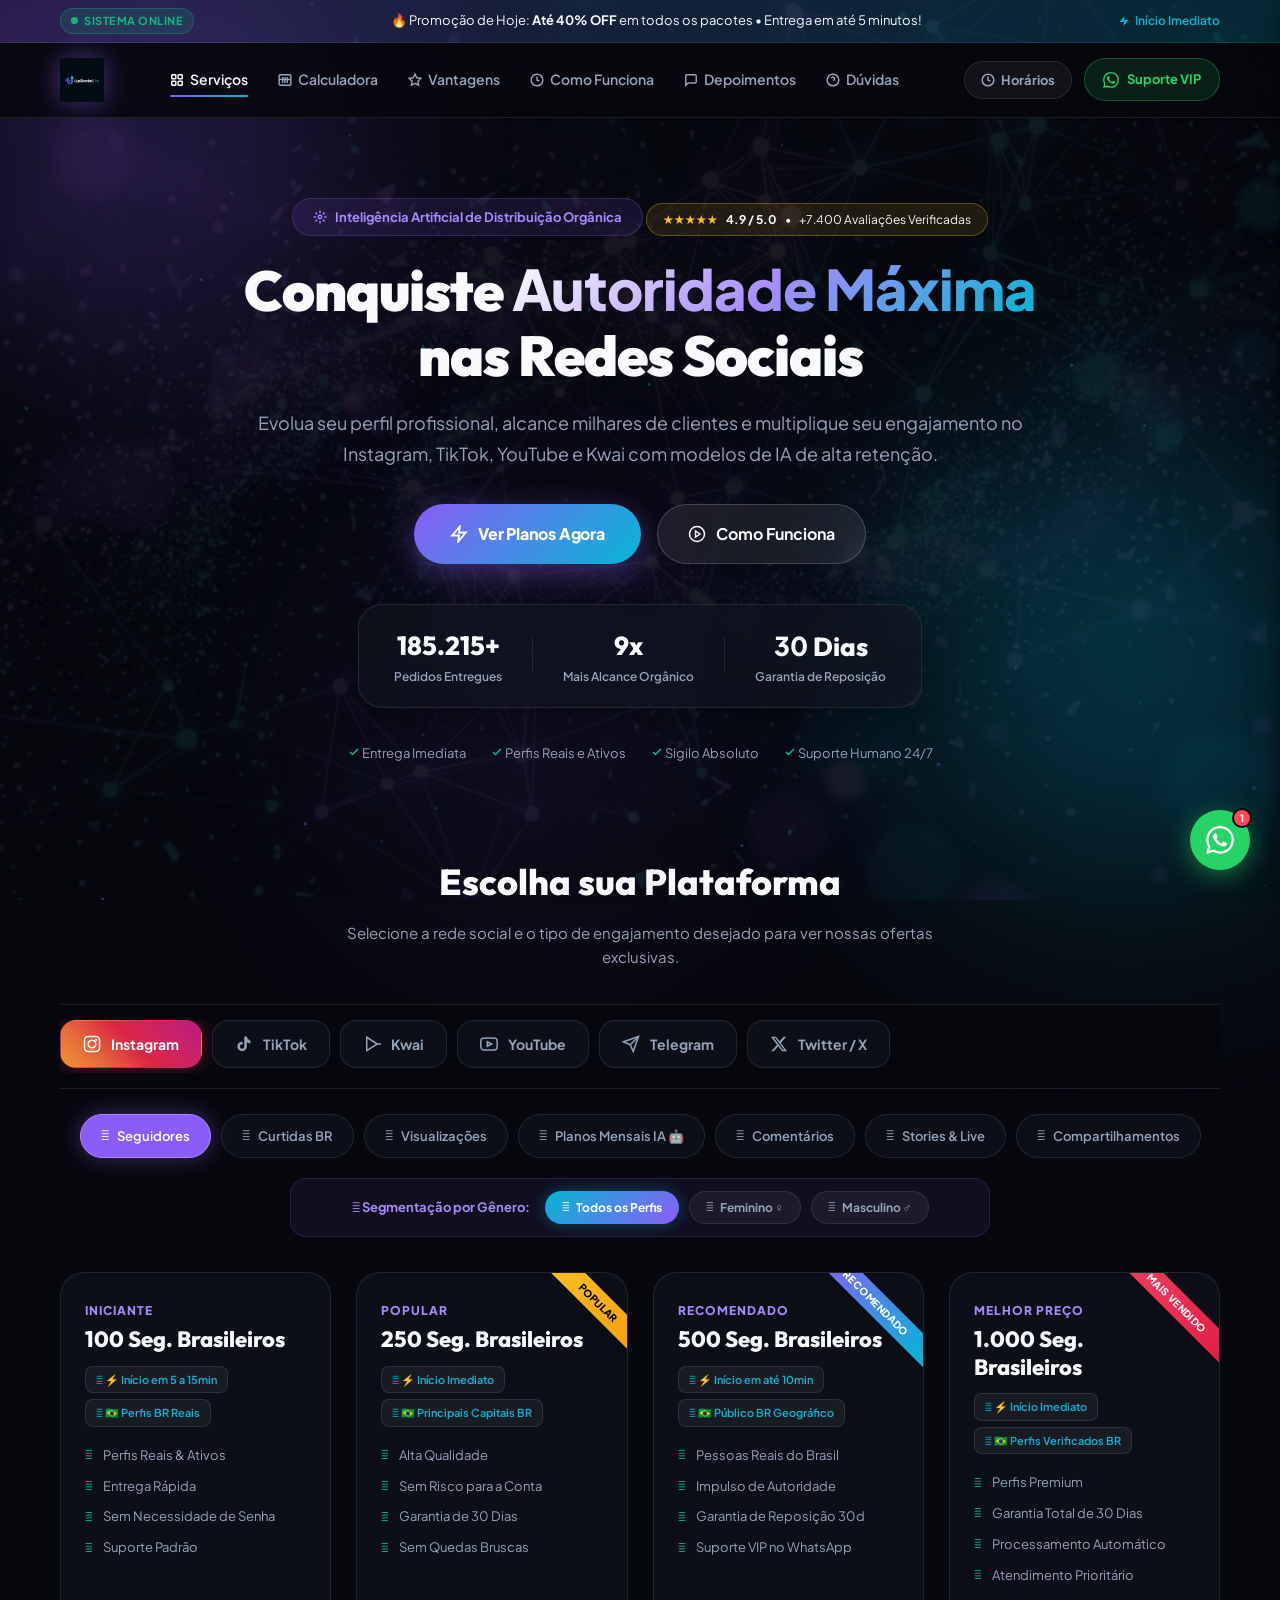
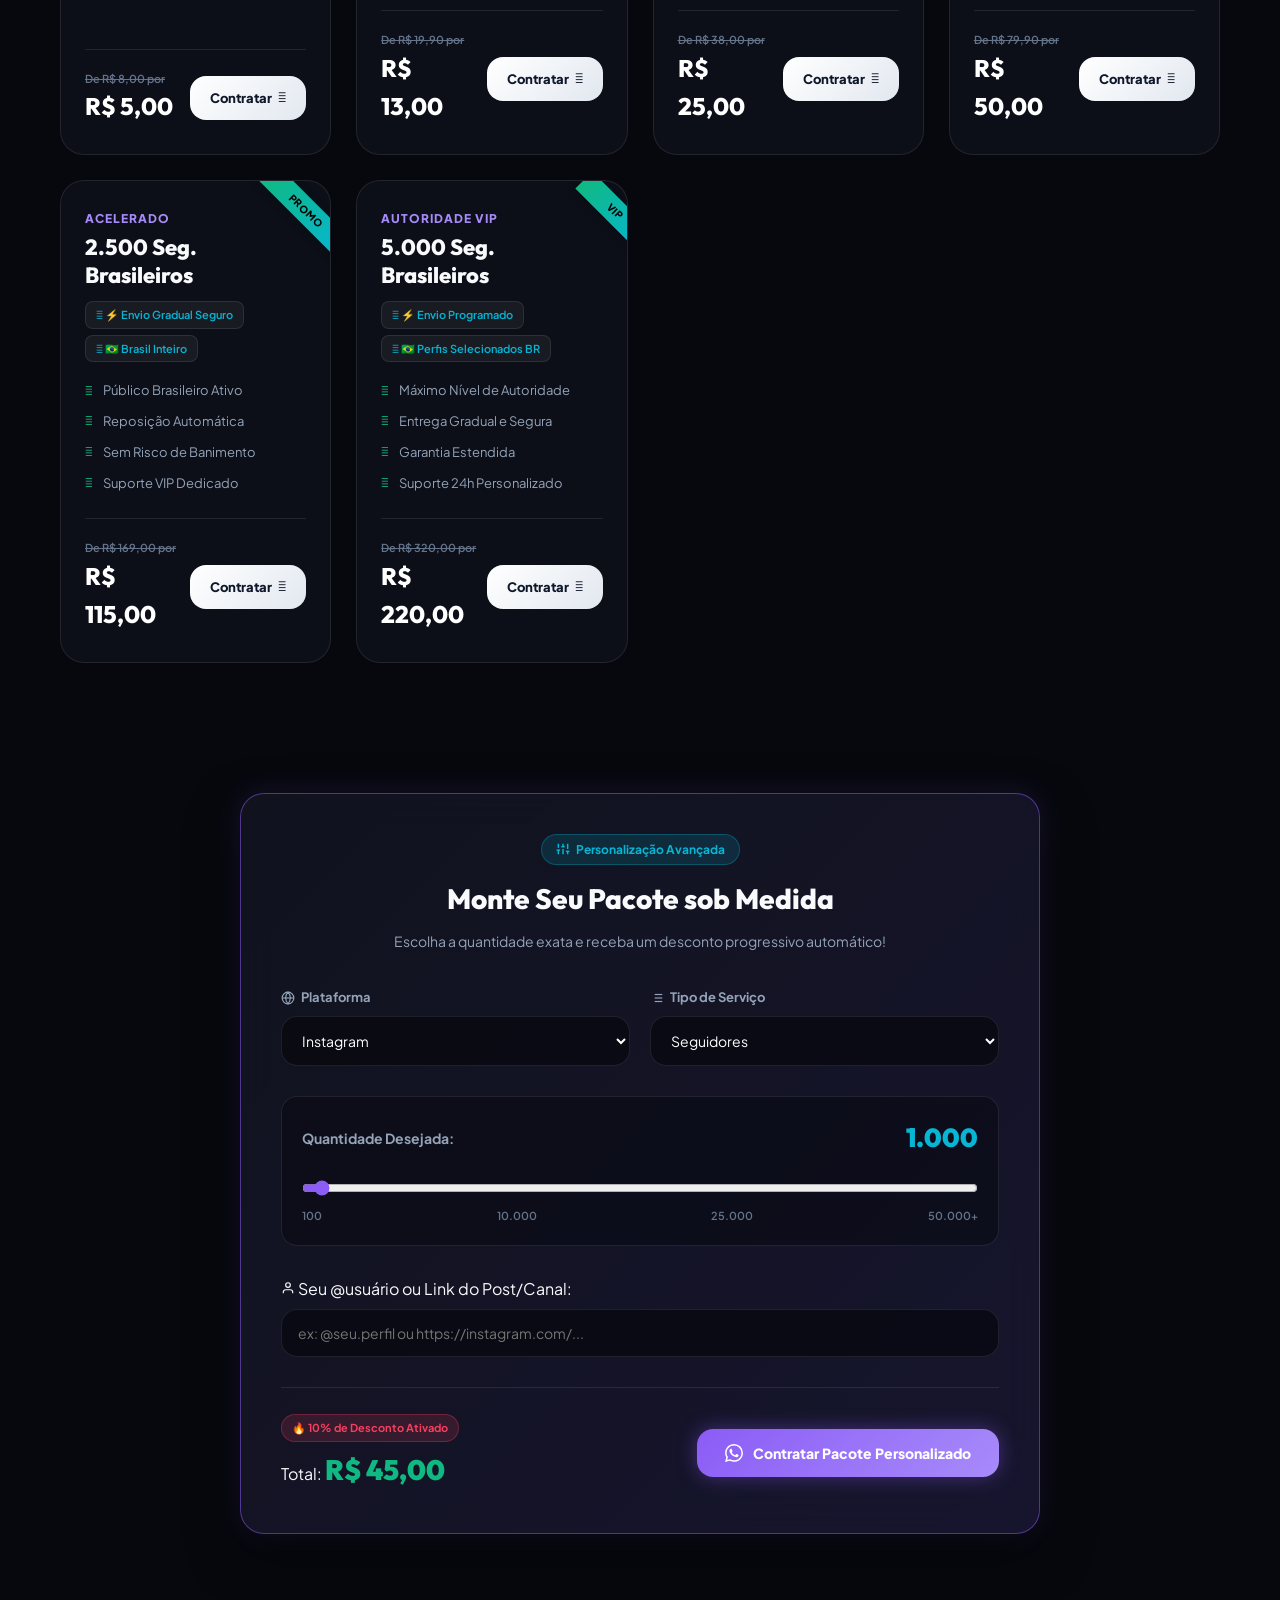
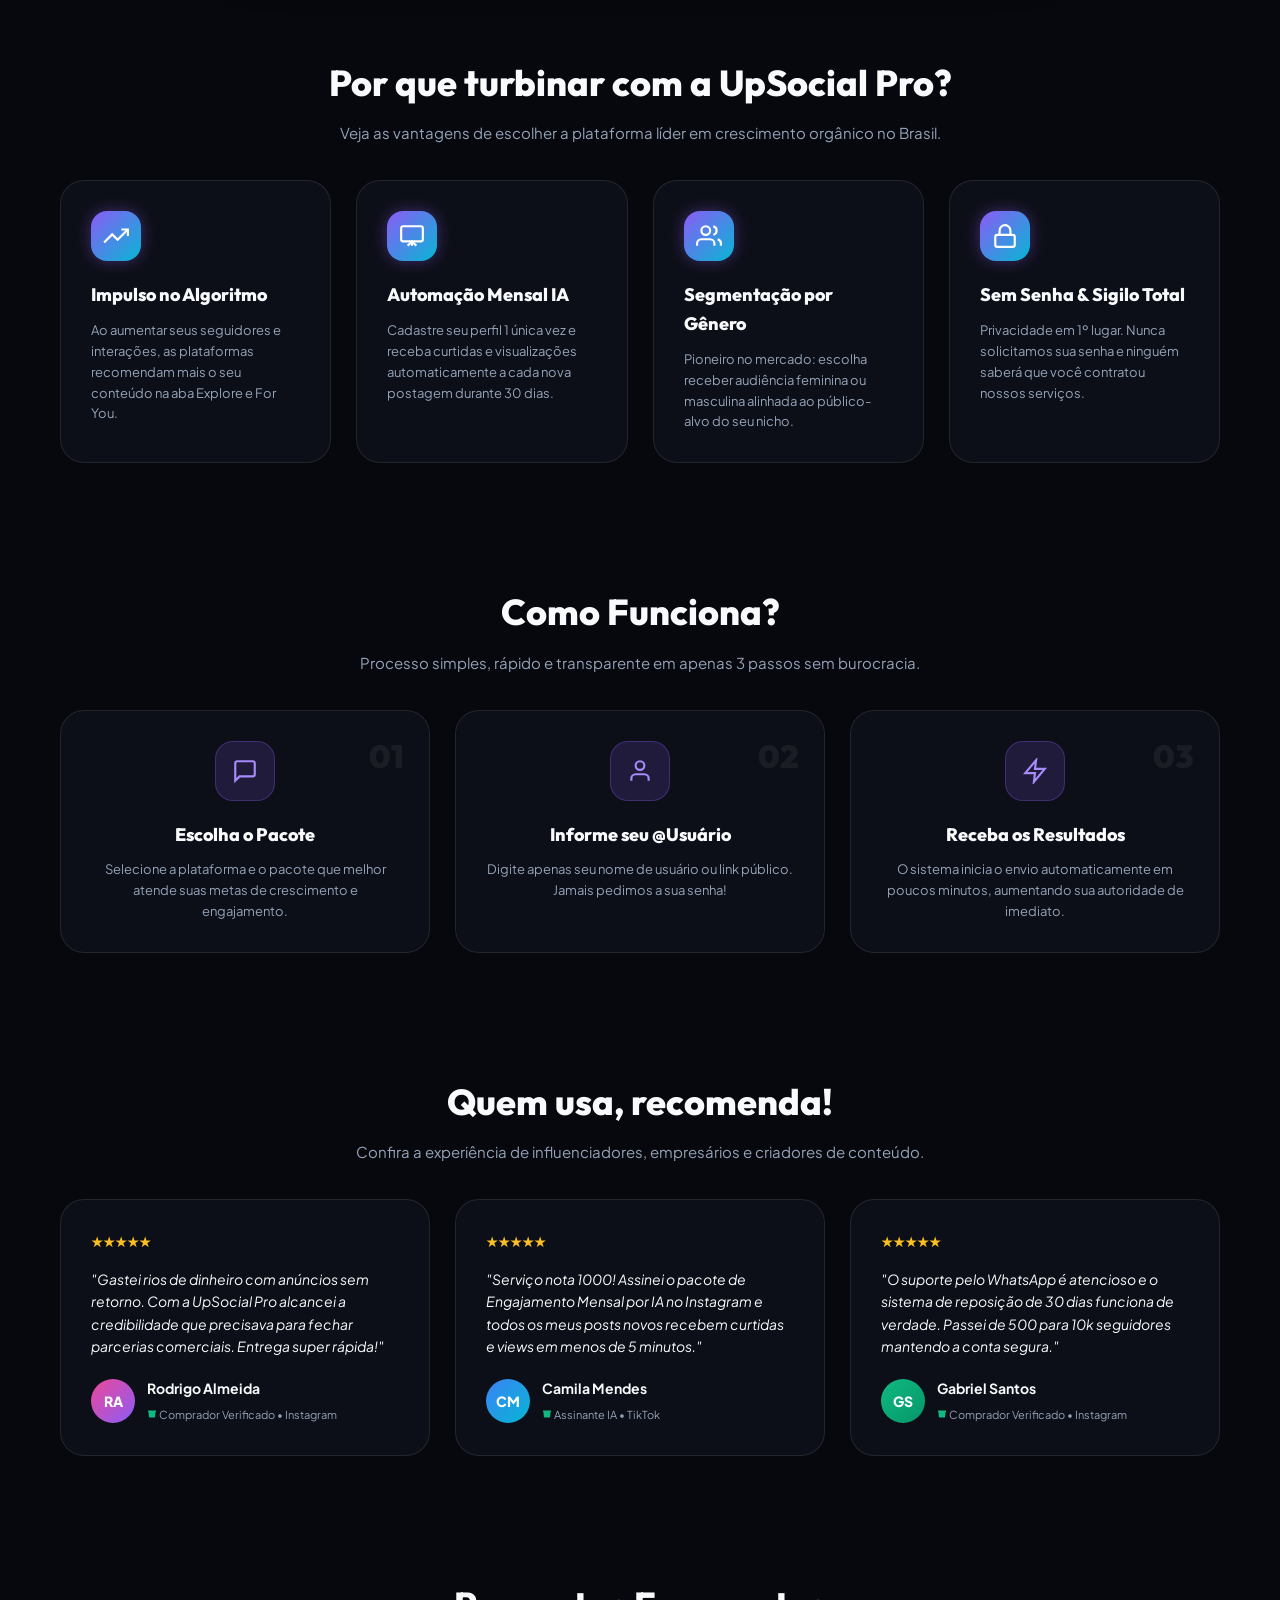
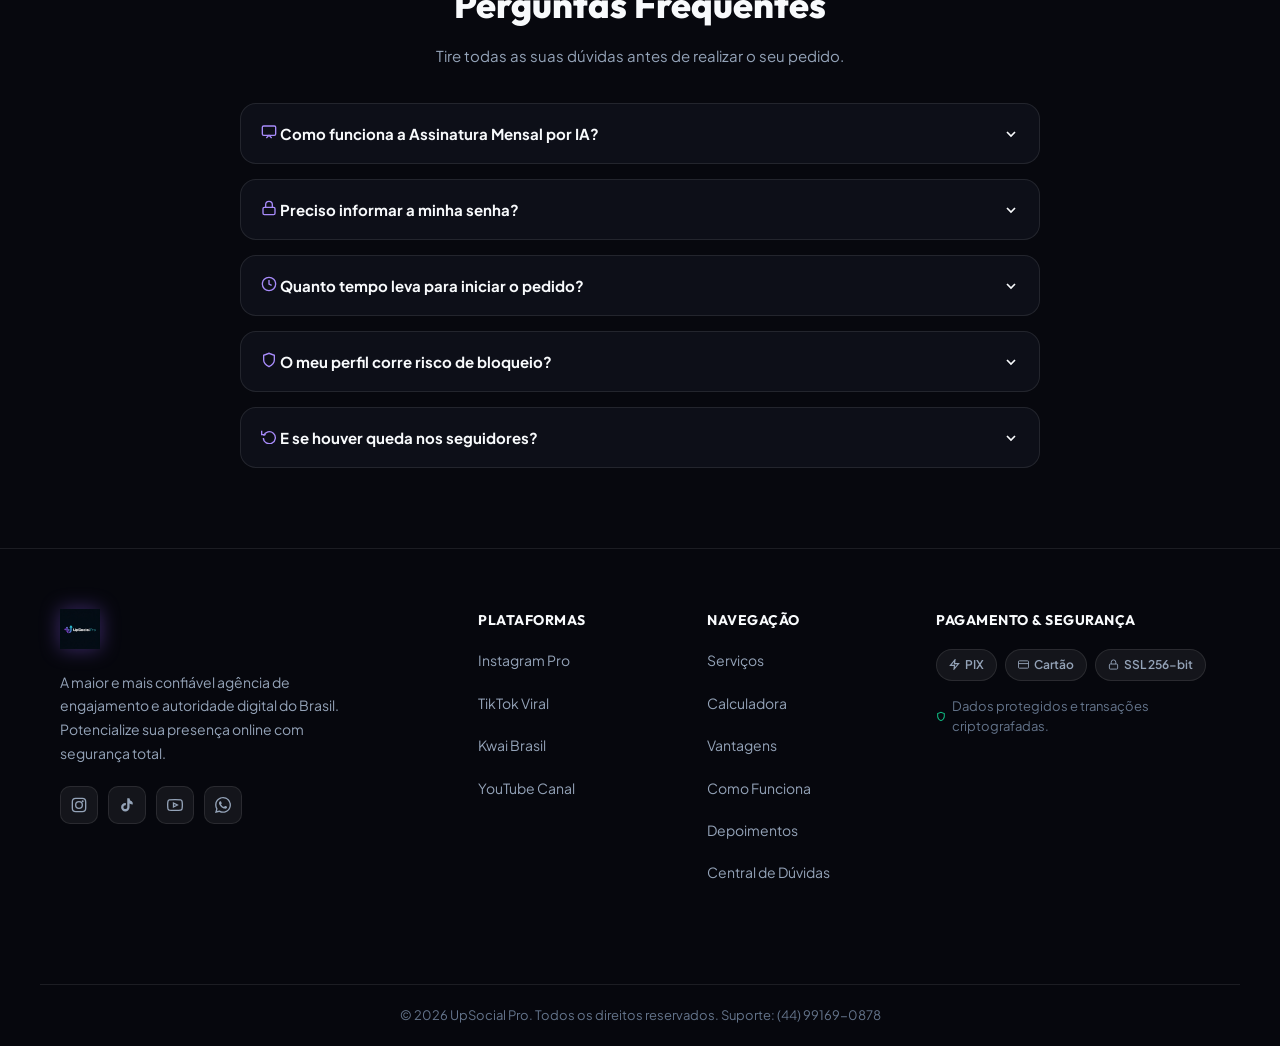
==== index.html @ 79bb7739 "perf: otimizacao de imagens WebP (-88% peso) e aceleracao de renderizacao mobile" ====
<!DOCTYPE html>
<html lang="pt-BR">
<head>
    <meta charset="UTF-8">
    <meta name="viewport" content="width=device-width, initial-scale=1.0, maximum-scale=5.0">
    <meta name="description" content="UpSocial Pro - A plataforma #1 no Brasil para impulsionar seguidores, curtidas e visualizações no Instagram, TikTok, YouTube e Kwai com entrega imediata e 100% segura.">
    <meta name="keywords" content="comprar seguidores instagram, comprar curtidas tiktok, visualizações reels, impulsionar redes sociais, upsocial pro">
    <meta property="og:title" content="UpSocial Pro | Autoridade Máxima nas Redes Sociais">
    <meta property="og:description" content="Aumente sua autoridade digital em minutos. Entrega rápida, sem necessidade de senha e com garantia de reposição de 30 dias.">
    <meta property="og:image" content="logo.webp">
    <meta property="og:type" content="website">
    <title>UpSocial Pro | Autoridade Máxima nas Redes Sociais</title>
    
    <!-- Google Fonts -->
    <link rel="preconnect" href="https://fonts.googleapis.com">
    <link rel="preconnect" href="https://fonts.gstatic.com" crossorigin>
    <link href="https://fonts.googleapis.com/css2?family=Outfit:wght@400;500;600;700;800;900&family=Plus+Jakarta+Sans:wght@400;500;600;700;800&display=swap" rel="stylesheet">
    
    <!-- FontAwesome 6 Icons -->
    <link rel="stylesheet" href="https://cdnjs.cloudflare.com/ajax/libs/font-awesome/6.5.1/css/all.min.css">
    
    <!-- Preload Critical Visual Assets -->
    <link rel="preload" href="logo.webp" as="image">
    <link rel="preload" href="hero-bg.webp" as="image">
    
    <!-- Environment Config Loader -->
    <script src="env-config.js"></script>

    <!-- Modern CSS Styles -->
    <link rel="stylesheet" href="style.css">
</head>
<body>

    <!-- Background Animated Blobs + Hero Image -->
    <div class="hero-bg-image"></div>
    <div class="bg-glow bg-glow-1"></div>
    <div class="bg-glow bg-glow-2"></div>
    <div class="bg-glow bg-glow-3"></div>

    <!-- Animated Particles Canvas -->
    <canvas id="particles-canvas"></canvas>

    <!-- Announcement Bar -->
    <div class="top-announcement">
        <div class="container announcement-content">
            <span class="badge-live">
                <span class="live-dot"></span> SISTEMA ONLINE
            </span>
            <p>🔥 Promoção de Hoje: <strong>Até 40% OFF</strong> em todos os pacotes • Entrega em até 5 minutos!</p>
            <span class="support-speed">
                <svg width="12" height="12" viewBox="0 0 24 24" fill="currentColor"><path d="M13 2L3 14h9l-1 8 10-12h-9l1-8z"/></svg>
                Início Imediato
            </span>
        </div>
    </div>

    <!-- Sticky Header -->
    <header id="main-header">
        <div class="header-container">
            <!-- Logo with actual image -->
            <a href="#" class="logo">
                <img src="logo.webp" alt="UpSocial Pro" class="logo-img">
            </a>

            <!-- Desktop Nav -->
            <nav class="desktop-nav">
                <a href="#plataformas" class="nav-link active">
                    <svg width="14" height="14" viewBox="0 0 24 24" fill="none" stroke="currentColor" stroke-width="2.5"><rect x="3" y="3" width="7" height="7" rx="1"/><rect x="14" y="3" width="7" height="7" rx="1"/><rect x="3" y="14" width="7" height="7" rx="1"/><rect x="14" y="14" width="7" height="7" rx="1"/></svg>
                    Serviços
                </a>
                <a href="#calculadora" class="nav-link">
                    <svg width="14" height="14" viewBox="0 0 24 24" fill="none" stroke="currentColor" stroke-width="2.5"><rect x="2" y="3" width="20" height="18" rx="2"/><line x1="8" y1="7" x2="8" y2="17"/><line x1="12" y1="7" x2="12" y2="17"/><line x1="16" y1="7" x2="16" y2="17"/><line x1="2" y1="11" x2="22" y2="11"/></svg>
                    Calculadora
                </a>
                <a href="#vantagens" class="nav-link">
                    <svg width="14" height="14" viewBox="0 0 24 24" fill="none" stroke="currentColor" stroke-width="2.5"><path d="M12 2l3.09 6.26L22 9.27l-5 4.87 1.18 6.88L12 17.77l-6.18 3.25L7 14.14 2 9.27l6.91-1.01L12 2z"/></svg>
                    Vantagens
                </a>
                <a href="#como-funciona" class="nav-link">
                    <svg width="14" height="14" viewBox="0 0 24 24" fill="none" stroke="currentColor" stroke-width="2.5"><circle cx="12" cy="12" r="10"/><polyline points="12 6 12 12 16 14"/></svg>
                    Como Funciona
                </a>
                <a href="#depoimentos" class="nav-link">
                    <svg width="14" height="14" viewBox="0 0 24 24" fill="none" stroke="currentColor" stroke-width="2.5"><path d="M21 15a2 2 0 0 1-2 2H7l-4 4V5a2 2 0 0 1 2-2h14a2 2 0 0 1 2 2z"/></svg>
                    Depoimentos
                </a>
                <a href="#faq" class="nav-link">
                    <svg width="14" height="14" viewBox="0 0 24 24" fill="none" stroke="currentColor" stroke-width="2.5"><circle cx="12" cy="12" r="10"/><path d="M9.09 9a3 3 0 0 1 5.83 1c0 2-3 3-3 3"/><line x1="12" y1="17" x2="12.01" y2="17"/></svg>
                    Dúvidas
                </a>
            </nav>

            <div class="header-actions">
                <button class="btn-schedule-nav" id="btn-open-schedule" title="Horários de Atendimento">
                    <svg width="14" height="14" viewBox="0 0 24 24" fill="none" stroke="currentColor" stroke-width="2.5"><circle cx="12" cy="12" r="10"/><polyline points="12 6 12 12 16 14"/></svg>
                    <span>Horários</span>
                </button>
                <a href="#" target="_blank" rel="noopener" class="btn-support env-wa-link">
                    <svg width="16" height="16" viewBox="0 0 24 24" fill="currentColor"><path d="M17.472 14.382c-.297-.149-1.758-.867-2.03-.967-.273-.099-.471-.148-.67.15-.197.297-.767.966-.94 1.164-.173.199-.347.223-.644.075-.297-.15-1.255-.463-2.39-1.475-.883-.788-1.48-1.761-1.653-2.059-.173-.297-.018-.458.13-.606.134-.133.298-.347.446-.52.149-.174.198-.298.298-.497.099-.198.05-.371-.025-.52-.075-.149-.669-1.612-.916-2.207-.242-.579-.487-.5-.669-.51-.173-.008-.371-.01-.57-.01-.198 0-.52.074-.792.372-.272.297-1.04 1.016-1.04 2.479 0 1.462 1.065 2.875 1.213 3.074.149.198 2.096 3.2 5.077 4.487.709.306 1.262.489 1.694.625.712.227 1.36.195 1.871.118.571-.085 1.758-.719 2.006-1.413.248-.694.248-1.289.173-1.413-.074-.124-.272-.198-.57-.347m-5.421 7.403h-.004a9.87 9.87 0 0 1-5.031-1.378l-.361-.214-3.741.982.998-3.648-.235-.374a9.86 9.86 0 0 1-1.51-5.26c.001-5.45 4.436-9.884 9.888-9.884 2.64 0 5.122 1.03 6.988 2.898a9.825 9.825 0 0 1 2.893 6.994c-.003 5.45-4.437 9.884-9.885 9.884m8.413-18.297A11.815 11.815 0 0 0 12.05 0C5.495 0 .16 5.335.157 11.892c0 2.096.547 4.142 1.588 5.945L.057 24l6.305-1.654a11.882 11.882 0 0 0 5.683 1.448h.005c6.554 0 11.89-5.335 11.893-11.893a11.821 11.821 0 0 0-3.48-8.413Z"/></svg>
                    <span>Suporte VIP</span>
                </a>
                <button class="mobile-toggle" id="mobile-toggle" aria-label="Abrir Menu">
                    <svg width="20" height="20" viewBox="0 0 24 24" fill="none" stroke="currentColor" stroke-width="2.5"><line x1="3" y1="6" x2="21" y2="6"/><line x1="3" y1="12" x2="21" y2="12"/><line x1="3" y1="18" x2="21" y2="18"/></svg>
                </button>
            </div>
        </div>
    </header>

    <!-- Support Schedule Popover -->
    <div class="schedule-popover" id="schedule-widget">
        <div class="popover-header">
            <h4>
                <svg width="16" height="16" viewBox="0 0 24 24" fill="none" stroke="currentColor" stroke-width="2.5"><path d="M22 16.92v3a2 2 0 0 1-2.18 2 19.79 19.79 0 0 1-8.63-3.07A19.5 19.5 0 0 1 4.69 12 19.79 19.79 0 0 1 1.62 3.38 2 2 0 0 1 3.6 1.18h3a2 2 0 0 1 2 1.72c.127.96.361 1.903.7 2.81a2 2 0 0 1-.45 2.11L7.91 8.37a16 16 0 0 0 6.72 6.72l.95-.96a2 2 0 0 1 2.11-.45 12.84 12.84 0 0 0 2.81.7A2 2 0 0 1 22 16.92z"/></svg>
                Horários de Atendimento
            </h4>
            <button class="popover-close" id="btn-close-schedule">
                <svg width="16" height="16" viewBox="0 0 24 24" fill="none" stroke="currentColor" stroke-width="2.5"><line x1="18" y1="6" x2="6" y2="18"/><line x1="6" y1="6" x2="18" y2="18"/></svg>
            </button>
        </div>
        <div class="popover-body">
            <p>
                <svg width="14" height="14" viewBox="0 0 24 24" fill="none" stroke="var(--accent)" stroke-width="2.5"><rect x="3" y="4" width="18" height="18" rx="2"/><line x1="16" y1="2" x2="16" y2="6"/><line x1="8" y1="2" x2="8" y2="6"/><line x1="3" y1="10" x2="21" y2="10"/></svg>
                <strong>Segunda a Sexta:</strong> 08:00h às 20:00h
            </p>
            <p>
                <svg width="14" height="14" viewBox="0 0 24 24" fill="none" stroke="var(--cyan)" stroke-width="2.5"><rect x="3" y="4" width="18" height="18" rx="2"/><line x1="16" y1="2" x2="16" y2="6"/><line x1="8" y1="2" x2="8" y2="6"/><line x1="3" y1="10" x2="21" y2="10"/></svg>
                <strong>Sábado:</strong> 09:00h às 18:00h
            </p>
            <p>
                <svg width="14" height="14" viewBox="0 0 24 24" fill="none" stroke="var(--gold)" stroke-width="2.5"><polygon points="12 2 15.09 8.26 22 9.27 17 14.14 18.18 21.02 12 17.77 5.82 21.02 7 14.14 2 9.27 8.91 8.26 12 2"/></svg>
                <strong>Domingos & Feriados:</strong> Plantão VIP
            </p>
            <a href="#" target="_blank" class="btn-primary popover-btn env-wa-link">
                <svg width="16" height="16" viewBox="0 0 24 24" fill="currentColor"><path d="M17.472 14.382c-.297-.149-1.758-.867-2.03-.967-.273-.099-.471-.148-.67.15-.197.297-.767.966-.94 1.164-.173.199-.347.223-.644.075-.297-.15-1.255-.463-2.39-1.475-.883-.788-1.48-1.761-1.653-2.059-.173-.297-.018-.458.13-.606.134-.133.298-.347.446-.52.149-.174.198-.298.298-.497.099-.198.05-.371-.025-.52-.075-.149-.669-1.612-.916-2.207-.242-.579-.487-.5-.669-.51-.173-.008-.371-.01-.57-.01-.198 0-.52.074-.792.372-.272.297-1.04 1.016-1.04 2.479 0 1.462 1.065 2.875 1.213 3.074.149.198 2.096 3.2 5.077 4.487.709.306 1.262.489 1.694.625.712.227 1.36.195 1.871.118.571-.085 1.758-.719 2.006-1.413.248-.694.248-1.289.173-1.413-.074-.124-.272-.198-.57-.347m-5.421 7.403h-.004a9.87 9.87 0 0 1-5.031-1.378l-.361-.214-3.741.982.998-3.648-.235-.374a9.86 9.86 0 0 1-1.51-5.26c.001-5.45 4.436-9.884 9.888-9.884 2.64 0 5.122 1.03 6.988 2.898a9.825 9.825 0 0 1 2.893 6.994c-.003 5.45-4.437 9.884-9.885 9.884m8.413-18.297A11.815 11.815 0 0 0 12.05 0C5.495 0 .16 5.335.157 11.892c0 2.096.547 4.142 1.588 5.945L.057 24l6.305-1.654a11.882 11.882 0 0 0 5.683 1.448h.005c6.554 0 11.89-5.335 11.893-11.893a11.821 11.821 0 0 0-3.48-8.413Z"/></svg>
                Chamar Atendimento Agora
            </a>
        </div>
    </div>

    <!-- Mobile Drawer Nav -->
    <div class="mobile-drawer" id="mobile-drawer">
        <div class="drawer-header">
            <img src="logo.webp" alt="UpSocial Pro" class="logo-img" style="height:36px">
            <button class="drawer-close" id="drawer-close">
                <svg width="20" height="20" viewBox="0 0 24 24" fill="none" stroke="currentColor" stroke-width="2.5"><line x1="18" y1="6" x2="6" y2="18"/><line x1="6" y1="6" x2="18" y2="18"/></svg>
            </button>
        </div>
        <nav class="drawer-links">
            <a href="#plataformas" class="drawer-link">
                <svg width="16" height="16" viewBox="0 0 24 24" fill="none" stroke="currentColor" stroke-width="2"><rect x="3" y="3" width="7" height="7" rx="1"/><rect x="14" y="3" width="7" height="7" rx="1"/><rect x="3" y="14" width="7" height="7" rx="1"/><rect x="14" y="14" width="7" height="7" rx="1"/></svg>
                Todos os Serviços
            </a>
            <a href="#calculadora" class="drawer-link">
                <svg width="16" height="16" viewBox="0 0 24 24" fill="none" stroke="currentColor" stroke-width="2"><rect x="2" y="3" width="20" height="18" rx="2"/><line x1="8" y1="7" x2="8" y2="17"/><line x1="12" y1="7" x2="12" y2="17"/><line x1="16" y1="7" x2="16" y2="17"/><line x1="2" y1="11" x2="22" y2="11"/></svg>
                Personalizar Pacote
            </a>
            <a href="#vantagens" class="drawer-link">
                <svg width="16" height="16" viewBox="0 0 24 24" fill="none" stroke="currentColor" stroke-width="2"><path d="M12 22s8-4 8-10V5l-8-3-8 3v7c0 6 8 10 8 10z"/></svg>
                Vantagens
            </a>
            <a href="#como-funciona" class="drawer-link">
                <svg width="16" height="16" viewBox="0 0 24 24" fill="none" stroke="currentColor" stroke-width="2"><polyline points="9 11 12 14 22 4"/><path d="M21 12v7a2 2 0 0 1-2 2H5a2 2 0 0 1-2-2V5a2 2 0 0 1 2-2h11"/></svg>
                Como Funciona
            </a>
            <a href="#depoimentos" class="drawer-link">
                <svg width="16" height="16" viewBox="0 0 24 24" fill="none" stroke="currentColor" stroke-width="2"><polygon points="12 2 15.09 8.26 22 9.27 17 14.14 18.18 21.02 12 17.77 5.82 21.02 7 14.14 2 9.27 8.91 8.26 12 2"/></svg>
                Depoimentos
            </a>
            <a href="#faq" class="drawer-link">
                <svg width="16" height="16" viewBox="0 0 24 24" fill="none" stroke="currentColor" stroke-width="2"><circle cx="12" cy="12" r="10"/><path d="M9.09 9a3 3 0 0 1 5.83 1c0 2-3 3-3 3"/><line x1="12" y1="17" x2="12.01" y2="17"/></svg>
                Dúvidas Frequentes
            </a>
            <a href="#" target="_blank" rel="noopener" class="btn-primary drawer-btn env-wa-link">
                <svg width="16" height="16" viewBox="0 0 24 24" fill="currentColor"><path d="M17.472 14.382c-.297-.149-1.758-.867-2.03-.967-.273-.099-.471-.148-.67.15-.197.297-.767.966-.94 1.164-.173.199-.347.223-.644.075-.297-.15-1.255-.463-2.39-1.475-.883-.788-1.48-1.761-1.653-2.059-.173-.297-.018-.458.13-.606.134-.133.298-.347.446-.52.149-.174.198-.298.298-.497.099-.198.05-.371-.025-.52-.075-.149-.669-1.612-.916-2.207-.242-.579-.487-.5-.669-.51-.173-.008-.371-.01-.57-.01-.198 0-.52.074-.792.372-.272.297-1.04 1.016-1.04 2.479 0 1.462 1.065 2.875 1.213 3.074.149.198 2.096 3.2 5.077 4.487.709.306 1.262.489 1.694.625.712.227 1.36.195 1.871.118.571-.085 1.758-.719 2.006-1.413.248-.694.248-1.289.173-1.413-.074-.124-.272-.198-.57-.347m-5.421 7.403h-.004a9.87 9.87 0 0 1-5.031-1.378l-.361-.214-3.741.982.998-3.648-.235-.374a9.86 9.86 0 0 1-1.51-5.26c.001-5.45 4.436-9.884 9.888-9.884 2.64 0 5.122 1.03 6.988 2.898a9.825 9.825 0 0 1 2.893 6.994c-.003 5.45-4.437 9.884-9.885 9.884m8.413-18.297A11.815 11.815 0 0 0 12.05 0C5.495 0 .16 5.335.157 11.892c0 2.096.547 4.142 1.588 5.945L.057 24l6.305-1.654a11.882 11.882 0 0 0 5.683 1.448h.005c6.554 0 11.89-5.335 11.893-11.893a11.821 11.821 0 0 0-3.48-8.413Z"/></svg>
                Atendimento via WhatsApp
            </a>
        </nav>
    </div>
    <div class="drawer-overlay" id="drawer-overlay"></div>

    <!-- Hero Section -->
    <section class="hero-section">
        <div class="container hero-wrapper">

            <div class="hero-tag">
                <svg width="14" height="14" viewBox="0 0 24 24" fill="none" stroke="currentColor" stroke-width="2.5"><circle cx="12" cy="12" r="3"/><path d="M12 1v4M12 19v4M4.22 4.22l2.83 2.83M16.95 16.95l2.83 2.83M1 12h4M19 12h4M4.22 19.78l2.83-2.83M16.95 7.05l2.83-2.83"/></svg>
                Inteligência Artificial de Distribuição Orgânica
            </div>
            
            <div class="rating-badge-hero">
                <span class="stars-gold">★★★★★</span>
                <strong>4.9 / 5.0</strong> • <span>+7.400 Avaliações Verificadas</span>
            </div>

            <h1>Conquiste <span class="gradient-text">Autoridade Máxima</span> nas Redes Sociais</h1>
            <p class="hero-subtitle">
                Evolua seu perfil profissional, alcance milhares de clientes e multiplique seu engajamento no Instagram, TikTok, YouTube e Kwai com modelos de IA de alta retenção.
            </p>

            <div class="hero-cta-buttons">
                <a href="#plataformas" class="btn-hero-primary">
                    <svg width="18" height="18" viewBox="0 0 24 24" fill="none" stroke="currentColor" stroke-width="2.5"><path d="M13 2L3 14h9l-1 8 10-12h-9l1-8z"/></svg>
                    Ver Planos Agora
                </a>
                <a href="#como-funciona" class="btn-hero-secondary">
                    <svg width="18" height="18" viewBox="0 0 24 24" fill="none" stroke="currentColor" stroke-width="2"><circle cx="12" cy="12" r="10"/><polygon points="10 8 16 12 10 16 10 8"/></svg>
                    Como Funciona
                </a>
            </div>

            <div class="hero-stats">
                <div class="stat-card">
                    <span class="stat-number" id="counter-orders">185.400+</span>
                    <span class="stat-label">Pedidos Entregues</span>
                </div>
                <div class="stat-divider"></div>
                <div class="stat-card">
                    <span class="stat-number">9x</span>
                    <span class="stat-label">Mais Alcance Orgânico</span>
                </div>
                <div class="stat-divider"></div>
                <div class="stat-card">
                    <span class="stat-number"><span class="env-guarantee">30</span> Dias</span>
                    <span class="stat-label">Garantia de Reposição</span>
                </div>
            </div>

            <div class="trust-pills">
                <span>
                    <svg width="12" height="12" viewBox="0 0 24 24" fill="none" stroke="var(--accent)" stroke-width="3"><polyline points="20 6 9 17 4 12"/></svg>
                    Entrega Imediata
                </span>
                <span>
                    <svg width="12" height="12" viewBox="0 0 24 24" fill="none" stroke="var(--accent)" stroke-width="3"><polyline points="20 6 9 17 4 12"/></svg>
                    Perfis Reais e Ativos
                </span>
                <span>
                    <svg width="12" height="12" viewBox="0 0 24 24" fill="none" stroke="var(--accent)" stroke-width="3"><polyline points="20 6 9 17 4 12"/></svg>
                    Sigilo Absoluto
                </span>
                <span>
                    <svg width="12" height="12" viewBox="0 0 24 24" fill="none" stroke="var(--accent)" stroke-width="3"><polyline points="20 6 9 17 4 12"/></svg>
                    Suporte Humano 24/7
                </span>
            </div>
        </div>
    </section>

    <!-- Platform Tabs + Products -->
    <section id="plataformas" class="services-section">
        <div class="container">
            <div class="section-title">
                <h2>Escolha sua Plataforma</h2>
                <p>Selecione a rede social e o tipo de engajamento desejado para ver nossas ofertas exclusivas.</p>
            </div>

            <div class="platform-bar-wrapper">
                <div class="nav-platforms" id="platform-tabs">
                    <button class="plat-btn active" data-platform="insta">
                        <svg width="18" height="18" viewBox="0 0 24 24" fill="none" stroke="currentColor" stroke-width="2"><rect x="2" y="2" width="20" height="20" rx="5"/><circle cx="12" cy="12" r="5"/><circle cx="17.5" cy="6.5" r="1.5" fill="currentColor" stroke="none"/></svg>
                        <span>Instagram</span>
                    </button>
                    <button class="plat-btn" data-platform="tiktok">
                        <svg width="18" height="18" viewBox="0 0 24 24" fill="currentColor"><path d="M19.59 6.69a4.83 4.83 0 01-3.77-4.25V2h-3.45v13.67a2.89 2.89 0 01-2.88 2.5 2.89 2.89 0 01-2.89-2.89 2.89 2.89 0 012.89-2.89c.28 0 .54.04.79.1V9.01a6.34 6.34 0 00-.79-.05 6.34 6.34 0 00-6.34 6.34 6.34 6.34 0 006.34 6.34 6.34 6.34 0 006.33-6.34V9.64a8.16 8.16 0 004.77 1.52V7.71a4.85 4.85 0 01-1-.02z"/></svg>
                        <span>TikTok</span>
                    </button>
                    <button class="plat-btn" data-platform="kwai">
                        <svg width="18" height="18" viewBox="0 0 24 24" fill="none" stroke="currentColor" stroke-width="2"><polygon points="5 3 19 12 5 21 5 3"/><line x1="19" y1="12" x2="24" y2="12"/></svg>
                        <span>Kwai</span>
                    </button>
                    <button class="plat-btn" data-platform="youtube">
                        <svg width="18" height="18" viewBox="0 0 24 24" fill="none" stroke="currentColor" stroke-width="2"><path d="M22.54 6.42a2.78 2.78 0 00-1.95-1.96C18.88 4 12 4 12 4s-6.88 0-8.59.46a2.78 2.78 0 00-1.95 1.96A29 29 0 001 12a29 29 0 00.46 5.58A2.78 2.78 0 003.41 19.6C5.12 20 12 20 12 20s6.88 0 8.59-.46a2.78 2.78 0 001.95-1.95A29 29 0 0023 12a29 29 0 00-.46-5.58z"/><polygon points="9.75 15.02 15.5 12 9.75 8.98 9.75 15.02"/></svg>
                        <span>YouTube</span>
                    </button>
                    <button class="plat-btn" data-platform="telegram">
                        <svg width="18" height="18" viewBox="0 0 24 24" fill="none" stroke="currentColor" stroke-width="2"><line x1="22" y1="2" x2="11" y2="13"/><polygon points="22 2 15 22 11 13 2 9 22 2"/></svg>
                        <span>Telegram</span>
                    </button>
                    <button class="plat-btn" data-platform="twitter">
                        <svg width="18" height="18" viewBox="0 0 24 24" fill="currentColor"><path d="M18.244 2.25h3.308l-7.227 8.26 8.502 11.24H16.17l-5.214-6.817L4.99 21.75H1.68l7.73-8.835L1.254 2.25H8.08l4.713 6.231zm-1.161 17.52h1.833L7.084 4.126H5.117z"/></svg>
                        <span>Twitter / X</span>
                    </button>
                </div>
            </div>

            <div class="filter-bar" id="category-filters"></div>
            <div class="gender-filter-bar" id="gender-filter-bar"></div>
            <div class="services-grid" id="services-cards-container"></div>
        </div>
    </section>

    <!-- Calculator Section -->
    <section id="calculadora" class="calculator-section">
        <div class="container">
            <div class="calc-card">
                <div class="calc-header">
                    <span class="calc-badge">
                        <svg width="14" height="14" viewBox="0 0 24 24" fill="none" stroke="currentColor" stroke-width="2.5"><line x1="4" y1="21" x2="4" y2="14"/><line x1="4" y1="10" x2="4" y2="3"/><line x1="12" y1="21" x2="12" y2="12"/><line x1="12" y1="8" x2="12" y2="3"/><line x1="20" y1="21" x2="20" y2="16"/><line x1="20" y1="12" x2="20" y2="3"/><line x1="1" y1="14" x2="7" y2="14"/><line x1="9" y1="8" x2="15" y2="8"/><line x1="17" y1="16" x2="23" y2="16"/></svg>
                        Personalização Avançada
                    </span>
                    <h2>Monte Seu Pacote sob Medida</h2>
                    <p>Escolha a quantidade exata e receba um desconto progressivo automático!</p>
                </div>

                <div class="calc-body">
                    <div class="calc-inputs-grid">
                        <div class="input-group">
                            <label for="calc-platform-select">
                                <svg width="14" height="14" viewBox="0 0 24 24" fill="none" stroke="currentColor" stroke-width="2"><circle cx="12" cy="12" r="10"/><line x1="2" y1="12" x2="22" y2="12"/><path d="M12 2a15.3 15.3 0 0 1 4 10 15.3 15.3 0 0 1-4 10 15.3 15.3 0 0 1-4-10 15.3 15.3 0 0 1 4-10z"/></svg>
                                Plataforma
                            </label>
                            <select id="calc-platform-select" class="custom-select">
                                <option value="insta">Instagram</option>
                                <option value="tiktok">TikTok</option>
                                <option value="kwai">Kwai</option>
                                <option value="youtube">YouTube</option>
                                <option value="telegram">Telegram</option>
                                <option value="twitter">Twitter / X</option>
                            </select>
                        </div>
                        <div class="input-group">
                            <label for="calc-service-select">
                                <svg width="14" height="14" viewBox="0 0 24 24" fill="none" stroke="currentColor" stroke-width="2"><line x1="8" y1="6" x2="21" y2="6"/><line x1="8" y1="12" x2="21" y2="12"/><line x1="8" y1="18" x2="21" y2="18"/><line x1="3" y1="6" x2="3.01" y2="6"/><line x1="3" y1="12" x2="3.01" y2="12"/><line x1="3" y1="18" x2="3.01" y2="18"/></svg>
                                Tipo de Serviço
                            </label>
                            <select id="calc-service-select" class="custom-select">
                                <option value="seguidores">Seguidores Brasileiros</option>
                                <option value="curtidas">Curtidas Reais</option>
                                <option value="views">Visualizações</option>
                                <option value="mensal">Assinatura Mensal IA</option>
                                <option value="comentarios">Comentários Personalizados</option>
                                <option value="stories">Stories & Live</option>
                                <option value="compartilha">Compartilhamentos</option>
                            </select>
                        </div>
                    </div>

                    <div class="slider-wrapper">
                        <div class="slider-info">
                            <span>Quantidade Desejada:</span>
                            <span class="quantity-display" id="calc-quantity-val">1.000</span>
                        </div>
                        <input type="range" id="calc-range" min="100" max="50000" step="100" value="1000" class="custom-range">
                        <div class="range-marks">
                            <span>100</span><span>10.000</span><span>25.000</span><span>50.000+</span>
                        </div>
                    </div>

                    <div class="user-link-input-wrapper">
                        <label for="calc-username-input">
                            <svg width="14" height="14" viewBox="0 0 24 24" fill="none" stroke="currentColor" stroke-width="2"><path d="M20 21v-2a4 4 0 0 0-4-4H8a4 4 0 0 0-4 4v2"/><circle cx="12" cy="7" r="4"/></svg>
                            Seu @usuário ou Link do Post/Canal:
                        </label>
                        <input type="text" id="calc-username-input" placeholder="ex: @seu.perfil ou https://instagram.com/..." class="custom-text-input">
                    </div>

                    <div class="calc-footer-summary">
                        <div class="price-breakdown">
                            <span class="discount-pill" id="calc-discount-tag">🔥 20% de Desconto Ativado</span>
                            <div class="price-total">Total: <span class="total-amount" id="calc-total-price">R$ 40,00</span></div>
                        </div>
                        <button class="btn-primary btn-calc-order" id="btn-order-custom">
                            <svg width="18" height="18" viewBox="0 0 24 24" fill="currentColor"><path d="M17.472 14.382c-.297-.149-1.758-.867-2.03-.967-.273-.099-.471-.148-.67.15-.197.297-.767.966-.94 1.164-.173.199-.347.223-.644.075-.297-.15-1.255-.463-2.39-1.475-.883-.788-1.48-1.761-1.653-2.059-.173-.297-.018-.458.13-.606.134-.133.298-.347.446-.52.149-.174.198-.298.298-.497.099-.198.05-.371-.025-.52-.075-.149-.669-1.612-.916-2.207-.242-.579-.487-.5-.669-.51-.173-.008-.371-.01-.57-.01-.198 0-.52.074-.792.372-.272.297-1.04 1.016-1.04 2.479 0 1.462 1.065 2.875 1.213 3.074.149.198 2.096 3.2 5.077 4.487.709.306 1.262.489 1.694.625.712.227 1.36.195 1.871.118.571-.085 1.758-.719 2.006-1.413.248-.694.248-1.289.173-1.413-.074-.124-.272-.198-.57-.347m-5.421 7.403h-.004a9.87 9.87 0 0 1-5.031-1.378l-.361-.214-3.741.982.998-3.648-.235-.374a9.86 9.86 0 0 1-1.51-5.26c.001-5.45 4.436-9.884 9.888-9.884 2.64 0 5.122 1.03 6.988 2.898a9.825 9.825 0 0 1 2.893 6.994c-.003 5.45-4.437 9.884-9.885 9.884m8.413-18.297A11.815 11.815 0 0 0 12.05 0C5.495 0 .16 5.335.157 11.892c0 2.096.547 4.142 1.588 5.945L.057 24l6.305-1.654a11.882 11.882 0 0 0 5.683 1.448h.005c6.554 0 11.89-5.335 11.893-11.893a11.821 11.821 0 0 0-3.48-8.413Z"/></svg>
                            Contratar Pacote Personalizado
                        </button>
                    </div>
                </div>
            </div>
        </div>
    </section>

    <!-- Benefits Section -->
    <section id="vantagens" class="benefits-section">
        <div class="container">
            <div class="section-title">
                <h2>Por que turbinar com a UpSocial Pro?</h2>
                <p>Veja as vantagens de escolher a plataforma líder em crescimento orgânico no Brasil.</p>
            </div>
            <div class="benefits-grid">
                <div class="benefit-card">
                    <div class="benefit-icon">
                        <svg width="26" height="26" viewBox="0 0 24 24" fill="none" stroke="currentColor" stroke-width="2"><polyline points="23 6 13.5 15.5 8.5 10.5 1 18"/><polyline points="17 6 23 6 23 12"/></svg>
                    </div>
                    <h3>Impulso no Algoritmo</h3>
                    <p>Ao aumentar seus seguidores e interações, as plataformas recomendam mais o seu conteúdo na aba Explore e For You.</p>
                </div>
                <div class="benefit-card">
                    <div class="benefit-icon">
                        <svg width="26" height="26" viewBox="0 0 24 24" fill="none" stroke="currentColor" stroke-width="2"><rect x="2" y="3" width="20" height="14" rx="2"/><polyline points="8 21 12 17 16 21"/><line x1="12" y1="17" x2="12" y2="21"/></svg>
                    </div>
                    <h3>Automação Mensal IA</h3>
                    <p>Cadastre seu perfil 1 única vez e receba curtidas e visualizações automaticamente a cada nova postagem durante 30 dias.</p>
                </div>
                <div class="benefit-card">
                    <div class="benefit-icon">
                        <svg width="26" height="26" viewBox="0 0 24 24" fill="none" stroke="currentColor" stroke-width="2"><path d="M17 21v-2a4 4 0 0 0-4-4H5a4 4 0 0 0-4 4v2"/><circle cx="9" cy="7" r="4"/><path d="M23 21v-2a4 4 0 0 0-3-3.87"/><path d="M16 3.13a4 4 0 0 1 0 7.75"/></svg>
                    </div>
                    <h3>Segmentação por Gênero</h3>
                    <p>Pioneiro no mercado: escolha receber audiência feminina ou masculina alinhada ao público-alvo do seu nicho.</p>
                </div>
                <div class="benefit-card">
                    <div class="benefit-icon">
                        <svg width="26" height="26" viewBox="0 0 24 24" fill="none" stroke="currentColor" stroke-width="2"><rect x="3" y="11" width="18" height="11" rx="2"/><path d="M7 11V7a5 5 0 0 1 10 0v4"/></svg>
                    </div>
                    <h3>Sem Senha & Sigilo Total</h3>
                    <p>Privacidade em 1º lugar. Nunca solicitamos sua senha e ninguém saberá que você contratou nossos serviços.</p>
                </div>
            </div>
        </div>
    </section>

    <!-- How It Works -->
    <section id="como-funciona" class="how-it-works">
        <div class="container">
            <div class="section-title">
                <h2>Como Funciona?</h2>
                <p>Processo simples, rápido e transparente em apenas 3 passos sem burocracia.</p>
            </div>
            <div class="steps-grid">
                <div class="step-card">
                    <div class="step-icon">
                        <svg width="26" height="26" viewBox="0 0 24 24" fill="none" stroke="currentColor" stroke-width="2"><path d="M21 15a2 2 0 0 1-2 2H7l-4 4V5a2 2 0 0 1 2-2h14a2 2 0 0 1 2 2z"/></svg>
                    </div>
                    <div class="step-number">01</div>
                    <h3>Escolha o Pacote</h3>
                    <p>Selecione a plataforma e o pacote que melhor atende suas metas de crescimento e engajamento.</p>
                </div>
                <div class="step-card">
                    <div class="step-icon">
                        <svg width="26" height="26" viewBox="0 0 24 24" fill="none" stroke="currentColor" stroke-width="2"><path d="M20 21v-2a4 4 0 0 0-4-4H8a4 4 0 0 0-4 4v2"/><circle cx="12" cy="7" r="4"/></svg>
                    </div>
                    <div class="step-number">02</div>
                    <h3>Informe seu @Usuário</h3>
                    <p>Digite apenas seu nome de usuário ou link público. Jamais pedimos a sua senha!</p>
                </div>
                <div class="step-card">
                    <div class="step-icon">
                        <svg width="26" height="26" viewBox="0 0 24 24" fill="none" stroke="currentColor" stroke-width="2"><path d="M13 2L3 14h9l-1 8 10-12h-9l1-8z"/></svg>
                    </div>
                    <div class="step-number">03</div>
                    <h3>Receba os Resultados</h3>
                    <p>O sistema inicia o envio automaticamente em poucos minutos, aumentando sua autoridade de imediato.</p>
                </div>
            </div>
        </div>
    </section>

    <!-- Testimonials -->
    <section id="depoimentos" class="testimonials-section">
        <div class="container">
            <div class="section-title">
                <h2>Quem usa, recomenda!</h2>
                <p>Confira a experiência de influenciadores, empresários e criadores de conteúdo.</p>
            </div>
            <div class="testimonials-grid">
                <div class="testimonial-card">
                    <div class="stars">★★★★★</div>
                    <p class="review-text">"Gastei rios de dinheiro com anúncios sem retorno. Com a UpSocial Pro alcancei a credibilidade que precisava para fechar parcerias comerciais. Entrega super rápida!"</p>
                    <div class="user-info">
                        <div class="avatar avatar-1">RA</div>
                        <div>
                            <h4>Rodrigo Almeida</h4>
                            <span class="user-tag">
                                <svg width="10" height="10" viewBox="0 0 24 24" fill="var(--accent)" stroke="none"><path d="M20.25 7.5l-.625 10.632a2.25 2.25 0 01-2.247 2.118H6.622a2.25 2.25 0 01-2.247-2.118L3.75 7.5M10 11.25h4M3.375 7.5h17.25c.621 0 1.125-.504 1.125-1.125v-1.5c0-.621-.504-1.125-1.125-1.125H3.375c-.621 0-1.125.504-1.125 1.125v1.5c0 .621.504 1.125 1.125 1.125z"/></svg>
                                Comprador Verificado • Instagram
                            </span>
                        </div>
                    </div>
                </div>
                <div class="testimonial-card">
                    <div class="stars">★★★★★</div>
                    <p class="review-text">"Serviço nota 1000! Assinei o pacote de Engajamento Mensal por IA no Instagram e todos os meus posts novos recebem curtidas e views em menos de 5 minutos."</p>
                    <div class="user-info">
                        <div class="avatar avatar-2">CM</div>
                        <div>
                            <h4>Camila Mendes</h4>
                            <span class="user-tag">
                                <svg width="10" height="10" viewBox="0 0 24 24" fill="var(--accent)" stroke="none"><path d="M20.25 7.5l-.625 10.632a2.25 2.25 0 01-2.247 2.118H6.622a2.25 2.25 0 01-2.247-2.118L3.75 7.5M10 11.25h4M3.375 7.5h17.25c.621 0 1.125-.504 1.125-1.125v-1.5c0-.621-.504-1.125-1.125-1.125H3.375c-.621 0-1.125.504-1.125 1.125v1.5c0 .621.504 1.125 1.125 1.125z"/></svg>
                                Assinante IA • TikTok
                            </span>
                        </div>
                    </div>
                </div>
                <div class="testimonial-card">
                    <div class="stars">★★★★★</div>
                    <p class="review-text">"O suporte pelo WhatsApp é atencioso e o sistema de reposição de 30 dias funciona de verdade. Passei de 500 para 10k seguidores mantendo a conta segura."</p>
                    <div class="user-info">
                        <div class="avatar avatar-3">GS</div>
                        <div>
                            <h4>Gabriel Santos</h4>
                            <span class="user-tag">
                                <svg width="10" height="10" viewBox="0 0 24 24" fill="var(--accent)" stroke="none"><path d="M20.25 7.5l-.625 10.632a2.25 2.25 0 01-2.247 2.118H6.622a2.25 2.25 0 01-2.247-2.118L3.75 7.5M10 11.25h4M3.375 7.5h17.25c.621 0 1.125-.504 1.125-1.125v-1.5c0-.621-.504-1.125-1.125-1.125H3.375c-.621 0-1.125.504-1.125 1.125v1.5c0 .621.504 1.125 1.125 1.125z"/></svg>
                                Comprador Verificado • Instagram
                            </span>
                        </div>
                    </div>
                </div>
            </div>
        </div>
    </section>

    <!-- FAQ -->
    <section id="faq" class="faq-section">
        <div class="container">
            <div class="section-title">
                <h2>Perguntas Frequentes</h2>
                <p>Tire todas as suas dúvidas antes de realizar o seu pedido.</p>
            </div>
            <div class="faq-accordion">
                <div class="faq-item">
                    <button class="faq-question">
                        <span>
                            <svg width="16" height="16" viewBox="0 0 24 24" fill="none" stroke="var(--primary-light)" stroke-width="2"><rect x="2" y="3" width="20" height="14" rx="2"/><polyline points="8 21 12 17 16 21"/></svg>
                            Como funciona a Assinatura Mensal por IA?
                        </span>
                        <svg class="faq-arrow" width="16" height="16" viewBox="0 0 24 24" fill="none" stroke="currentColor" stroke-width="2.5"><polyline points="6 9 12 15 18 9"/></svg>
                    </button>
                    <div class="faq-answer">
                        <p>Nosso sistema de IA monitora seu perfil 24/7. Assim que você posta uma foto, Reels ou vídeo novo, a inteligência artificial detecta a publicação e entrega curtidas e visualizações fracionadas de forma orgânica ao longo do dia durante 30 dias.</p>
                    </div>
                </div>
                <div class="faq-item">
                    <button class="faq-question">
                        <span>
                            <svg width="16" height="16" viewBox="0 0 24 24" fill="none" stroke="var(--primary-light)" stroke-width="2"><rect x="3" y="11" width="18" height="11" rx="2"/><path d="M7 11V7a5 5 0 0 1 10 0v4"/></svg>
                            Preciso informar a minha senha?
                        </span>
                        <svg class="faq-arrow" width="16" height="16" viewBox="0 0 24 24" fill="none" stroke="currentColor" stroke-width="2.5"><polyline points="6 9 12 15 18 9"/></svg>
                    </button>
                    <div class="faq-answer">
                        <p><strong>NÃO!</strong> Jamais solicitamos sua senha ou dados de acesso. Precisamos apenas do seu nome de usuário público (@perfil) ou o link direto do post/vídeo.</p>
                    </div>
                </div>
                <div class="faq-item">
                    <button class="faq-question">
                        <span>
                            <svg width="16" height="16" viewBox="0 0 24 24" fill="none" stroke="var(--primary-light)" stroke-width="2"><circle cx="12" cy="12" r="10"/><polyline points="12 6 12 12 16 14"/></svg>
                            Quanto tempo leva para iniciar o pedido?
                        </span>
                        <svg class="faq-arrow" width="16" height="16" viewBox="0 0 24 24" fill="none" stroke="currentColor" stroke-width="2.5"><polyline points="6 9 12 15 18 9"/></svg>
                    </button>
                    <div class="faq-answer">
                        <p>O processamento é automático e imediato. O envio costuma começar de 2 a 15 minutos após a confirmação do pagamento pelo WhatsApp.</p>
                    </div>
                </div>
                <div class="faq-item">
                    <button class="faq-question">
                        <span>
                            <svg width="16" height="16" viewBox="0 0 24 24" fill="none" stroke="var(--primary-light)" stroke-width="2"><path d="M12 22s8-4 8-10V5l-8-3-8 3v7c0 6 8 10 8 10z"/></svg>
                            O meu perfil corre risco de bloqueio?
                        </span>
                        <svg class="faq-arrow" width="16" height="16" viewBox="0 0 24 24" fill="none" stroke="currentColor" stroke-width="2.5"><polyline points="6 9 12 15 18 9"/></svg>
                    </button>
                    <div class="faq-answer">
                        <p>Absolutamente zero risco. Trabalhamos estritamente de acordo com métodos seguros de engajamento orgânico e gradual, sem violar as diretrizes das redes sociais.</p>
                    </div>
                </div>
                <div class="faq-item">
                    <button class="faq-question">
                        <span>
                            <svg width="16" height="16" viewBox="0 0 24 24" fill="none" stroke="var(--primary-light)" stroke-width="2"><polyline points="1 4 1 10 7 10"/><path d="M3.51 15a9 9 0 1 0 .49-3.41"/></svg>
                            E se houver queda nos seguidores?
                        </span>
                        <svg class="faq-arrow" width="16" height="16" viewBox="0 0 24 24" fill="none" stroke="currentColor" stroke-width="2.5"><polyline points="6 9 12 15 18 9"/></svg>
                    </button>
                    <div class="faq-answer">
                        <p>Sim! Todos os nossos pacotes possuem <strong>Garantia de Reposição Grátis de <span class="env-guarantee">30</span> dias</strong>. Caso haja qualquer oscilação, basta chamar nosso suporte no WhatsApp e repomos sem custo extra.</p>
                    </div>
                </div>
            </div>
        </div>
    </section>

    <!-- Footer -->
    <footer>
        <div class="container footer-content">
            <div class="footer-brand">
                <img src="logo.webp" alt="UpSocial Pro" class="footer-logo">
                <p>A maior e mais confiável agência de engajamento e autoridade digital do Brasil. Potencialize sua presença online com segurança total.</p>
                <div class="social-links">
                    <a href="#" aria-label="Instagram">
                        <svg width="16" height="16" viewBox="0 0 24 24" fill="none" stroke="currentColor" stroke-width="2"><rect x="2" y="2" width="20" height="20" rx="5"/><circle cx="12" cy="12" r="5"/><circle cx="17.5" cy="6.5" r="1.5" fill="currentColor" stroke="none"/></svg>
                    </a>
                    <a href="#" aria-label="TikTok">
                        <svg width="16" height="16" viewBox="0 0 24 24" fill="currentColor"><path d="M19.59 6.69a4.83 4.83 0 01-3.77-4.25V2h-3.45v13.67a2.89 2.89 0 01-2.88 2.5 2.89 2.89 0 01-2.89-2.89 2.89 2.89 0 012.89-2.89c.28 0 .54.04.79.1V9.01a6.34 6.34 0 00-.79-.05 6.34 6.34 0 00-6.34 6.34 6.34 6.34 0 006.34 6.34 6.34 6.34 0 006.33-6.34V9.64a8.16 8.16 0 004.77 1.52V7.71a4.85 4.85 0 01-1-.02z"/></svg>
                    </a>
                    <a href="#" aria-label="YouTube">
                        <svg width="16" height="16" viewBox="0 0 24 24" fill="none" stroke="currentColor" stroke-width="2"><path d="M22.54 6.42a2.78 2.78 0 00-1.95-1.96C18.88 4 12 4 12 4s-6.88 0-8.59.46a2.78 2.78 0 00-1.95 1.96A29 29 0 001 12a29 29 0 00.46 5.58A2.78 2.78 0 003.41 19.6C5.12 20 12 20 12 20s6.88 0 8.59-.46a2.78 2.78 0 001.95-1.95A29 29 0 0023 12a29 29 0 00-.46-5.58z"/><polygon points="9.75 15.02 15.5 12 9.75 8.98 9.75 15.02"/></svg>
                    </a>
                    <a href="#" target="_blank" aria-label="WhatsApp" class="env-wa-link">
                        <svg width="16" height="16" viewBox="0 0 24 24" fill="currentColor"><path d="M17.472 14.382c-.297-.149-1.758-.867-2.03-.967-.273-.099-.471-.148-.67.15-.197.297-.767.966-.94 1.164-.173.199-.347.223-.644.075-.297-.15-1.255-.463-2.39-1.475-.883-.788-1.48-1.761-1.653-2.059-.173-.297-.018-.458.13-.606.134-.133.298-.347.446-.52.149-.174.198-.298.298-.497.099-.198.05-.371-.025-.52-.075-.149-.669-1.612-.916-2.207-.242-.579-.487-.5-.669-.51-.173-.008-.371-.01-.57-.01-.198 0-.52.074-.792.372-.272.297-1.04 1.016-1.04 2.479 0 1.462 1.065 2.875 1.213 3.074.149.198 2.096 3.2 5.077 4.487.709.306 1.262.489 1.694.625.712.227 1.36.195 1.871.118.571-.085 1.758-.719 2.006-1.413.248-.694.248-1.289.173-1.413-.074-.124-.272-.198-.57-.347m-5.421 7.403h-.004a9.87 9.87 0 0 1-5.031-1.378l-.361-.214-3.741.982.998-3.648-.235-.374a9.86 9.86 0 0 1-1.51-5.26c.001-5.45 4.436-9.884 9.888-9.884 2.64 0 5.122 1.03 6.988 2.898a9.825 9.825 0 0 1 2.893 6.994c-.003 5.45-4.437 9.884-9.885 9.884m8.413-18.297A11.815 11.815 0 0 0 12.05 0C5.495 0 .16 5.335.157 11.892c0 2.096.547 4.142 1.588 5.945L.057 24l6.305-1.654a11.882 11.882 0 0 0 5.683 1.448h.005c6.554 0 11.89-5.335 11.893-11.893a11.821 11.821 0 0 0-3.48-8.413Z"/></svg>
                    </a>
                </div>
            </div>
            <div class="footer-links">
                <h3>Plataformas</h3>
                <ul>
                    <li><a href="#plataformas" class="plat-footer-link" data-platform="insta">Instagram Pro</a></li>
                    <li><a href="#plataformas" class="plat-footer-link" data-platform="tiktok">TikTok Viral</a></li>
                    <li><a href="#plataformas" class="plat-footer-link" data-platform="kwai">Kwai Brasil</a></li>
                    <li><a href="#plataformas" class="plat-footer-link" data-platform="youtube">YouTube Canal</a></li>
                </ul>
            </div>
            <div class="footer-links">
                <h3>Navegação</h3>
                <ul>
                    <li><a href="#plataformas">Serviços</a></li>
                    <li><a href="#calculadora">Calculadora</a></li>
                    <li><a href="#vantagens">Vantagens</a></li>
                    <li><a href="#como-funciona">Como Funciona</a></li>
                    <li><a href="#depoimentos">Depoimentos</a></li>
                    <li><a href="#faq">Central de Dúvidas</a></li>
                </ul>
            </div>
            <div class="footer-security">
                <h3>Pagamento & Segurança</h3>
                <div class="payment-badges">
                    <span class="pay-pill">
                        <svg width="11" height="11" viewBox="0 0 24 24" fill="none" stroke="currentColor" stroke-width="2.5"><path d="M13 2L3 14h9l-1 8 10-12h-9l1-8z"/></svg>
                        PIX
                    </span>
                    <span class="pay-pill">
                        <svg width="11" height="11" viewBox="0 0 24 24" fill="none" stroke="currentColor" stroke-width="2"><rect x="1" y="4" width="22" height="16" rx="2"/><line x1="1" y1="10" x2="23" y2="10"/></svg>
                        Cartão
                    </span>
                    <span class="pay-pill">
                        <svg width="11" height="11" viewBox="0 0 24 24" fill="none" stroke="currentColor" stroke-width="2"><rect x="3" y="11" width="18" height="11" rx="2"/><path d="M7 11V7a5 5 0 0 1 10 0v4"/></svg>
                        SSL 256-bit
                    </span>
                </div>
                <p class="security-text">
                    <svg width="11" height="11" viewBox="0 0 24 24" fill="none" stroke="var(--accent)" stroke-width="2.5"><path d="M12 22s8-4 8-10V5l-8-3-8 3v7c0 6 8 10 8 10z"/></svg>
                    Dados protegidos e transações criptografadas.
                </p>
            </div>
        </div>
        <div class="footer-bottom container">
            <p>&copy; 2026 UpSocial Pro. Todos os direitos reservados. Suporte: <span id="env-phone-display">(44) 99169-0878</span></p>
        </div>
    </footer>

    <!-- Checkout Modal -->
    <div id="checkout-modal" class="modal-overlay">
        <div class="modal-card">
            <button class="modal-close" id="btn-close-modal">
                <svg width="20" height="20" viewBox="0 0 24 24" fill="none" stroke="currentColor" stroke-width="2.5"><line x1="18" y1="6" x2="6" y2="18"/><line x1="6" y1="6" x2="18" y2="18"/></svg>
            </button>
            <div class="modal-header">
                <div class="modal-badge">
                    <svg width="12" height="12" viewBox="0 0 24 24" fill="none" stroke="currentColor" stroke-width="2.5"><circle cx="9" cy="21" r="1"/><circle cx="20" cy="21" r="1"/><path d="M1 1h4l2.68 13.39a2 2 0 0 0 2 1.61h9.72a2 2 0 0 0 2-1.61L23 6H6"/></svg>
                    Resumo do Pedido
                </div>
                <h3 id="modal-plan-title">INSTA 1.000 Seg. Brasileiros</h3>
                <div class="modal-price" id="modal-plan-price">R$ 50,00</div>
            </div>
            <div class="modal-body">
                <div class="modal-features" id="modal-features-list"></div>
                <div class="input-group modal-input-group">
                    <label for="modal-user-input">
                        <svg width="14" height="14" viewBox="0 0 24 24" fill="none" stroke="currentColor" stroke-width="2"><path d="M20 21v-2a4 4 0 0 0-4-4H8a4 4 0 0 0-4 4v2"/><circle cx="12" cy="7" r="4"/></svg>
                        Informe seu @Usuário ou Link:
                    </label>
                    <input type="text" id="modal-user-input" placeholder="ex: @seu.perfil_oficial" class="custom-text-input">
                    <span class="input-hint">
                        <svg width="11" height="11" viewBox="0 0 24 24" fill="none" stroke="currentColor" stroke-width="2"><rect x="3" y="11" width="18" height="11" rx="2"/><path d="M7 11V7a5 5 0 0 1 10 0v4"/></svg>
                        Nunca pediremos sua senha!
                    </span>
                </div>
                <div class="modal-trust-box">
                    <div class="trust-item">
                        <svg width="12" height="12" viewBox="0 0 24 24" fill="none" stroke="var(--cyan)" stroke-width="2.5"><path d="M13 2L3 14h9l-1 8 10-12h-9l1-8z"/></svg>
                        Início Imediato
                    </div>
                    <div class="trust-item">
                        <svg width="12" height="12" viewBox="0 0 24 24" fill="none" stroke="var(--accent)" stroke-width="2.5"><path d="M12 22s8-4 8-10V5l-8-3-8 3v7c0 6 8 10 8 10z"/></svg>
                        Reposição <span class="env-guarantee">30</span> Dias
                    </div>
                    <div class="trust-item">
                        <svg width="12" height="12" viewBox="0 0 24 24" fill="none" stroke="var(--gold)" stroke-width="2.5"><rect x="1" y="4" width="22" height="16" rx="2"/><line x1="1" y1="10" x2="23" y2="10"/></svg>
                        PIX / Cartão
                    </div>
                </div>
                <button class="btn-primary btn-modal-submit" id="btn-confirm-whatsapp">
                    <svg width="18" height="18" viewBox="0 0 24 24" fill="currentColor"><path d="M17.472 14.382c-.297-.149-1.758-.867-2.03-.967-.273-.099-.471-.148-.67.15-.197.297-.767.966-.94 1.164-.173.199-.347.223-.644.075-.297-.15-1.255-.463-2.39-1.475-.883-.788-1.48-1.761-1.653-2.059-.173-.297-.018-.458.13-.606.134-.133.298-.347.446-.52.149-.174.198-.298.298-.497.099-.198.05-.371-.025-.52-.075-.149-.669-1.612-.916-2.207-.242-.579-.487-.5-.669-.51-.173-.008-.371-.01-.57-.01-.198 0-.52.074-.792.372-.272.297-1.04 1.016-1.04 2.479 0 1.462 1.065 2.875 1.213 3.074.149.198 2.096 3.2 5.077 4.487.709.306 1.262.489 1.694.625.712.227 1.36.195 1.871.118.571-.085 1.758-.719 2.006-1.413.248-.694.248-1.289.173-1.413-.074-.124-.272-.198-.57-.347m-5.421 7.403h-.004a9.87 9.87 0 0 1-5.031-1.378l-.361-.214-3.741.982.998-3.648-.235-.374a9.86 9.86 0 0 1-1.51-5.26c.001-5.45 4.436-9.884 9.888-9.884 2.64 0 5.122 1.03 6.988 2.898a9.825 9.825 0 0 1 2.893 6.994c-.003 5.45-4.437 9.884-9.885 9.884m8.413-18.297A11.815 11.815 0 0 0 12.05 0C5.495 0 .16 5.335.157 11.892c0 2.096.547 4.142 1.588 5.945L.057 24l6.305-1.654a11.882 11.882 0 0 0 5.683 1.448h.005c6.554 0 11.89-5.335 11.893-11.893a11.821 11.821 0 0 0-3.48-8.413Z"/></svg>
                    Finalizar Pedido no WhatsApp
                </button>
            </div>
        </div>
    </div>

    <!-- Sales Ticker Toast -->
    <div id="sales-ticker" class="sales-ticker hidden">
        <div class="ticker-avatar">🔥</div>
        <div class="ticker-content">
            <p id="ticker-text"><strong>Mateus S.</strong> comprou 1.000 Seguidores Instagram</p>
            <span class="ticker-time" id="ticker-time">há 2 minutos • Verificado</span>
        </div>
        <button class="ticker-close" id="btn-close-ticker">
            <svg width="14" height="14" viewBox="0 0 24 24" fill="none" stroke="currentColor" stroke-width="2.5"><line x1="18" y1="6" x2="6" y2="18"/><line x1="6" y1="6" x2="18" y2="18"/></svg>
        </button>
    </div>

    <!-- Floating WhatsApp -->
    <a href="#" target="_blank" rel="noopener" class="floating-whatsapp env-wa-link" aria-label="Atendimento no WhatsApp">
        <svg width="28" height="28" viewBox="0 0 24 24" fill="currentColor"><path d="M17.472 14.382c-.297-.149-1.758-.867-2.03-.967-.273-.099-.471-.148-.67.15-.197.297-.767.966-.94 1.164-.173.199-.347.223-.644.075-.297-.15-1.255-.463-2.39-1.475-.883-.788-1.48-1.761-1.653-2.059-.173-.297-.018-.458.13-.606.134-.133.298-.347.446-.52.149-.174.198-.298.298-.497.099-.198.05-.371-.025-.52-.075-.149-.669-1.612-.916-2.207-.242-.579-.487-.5-.669-.51-.173-.008-.371-.01-.57-.01-.198 0-.52.074-.792.372-.272.297-1.04 1.016-1.04 2.479 0 1.462 1.065 2.875 1.213 3.074.149.198 2.096 3.2 5.077 4.487.709.306 1.262.489 1.694.625.712.227 1.36.195 1.871.118.571-.085 1.758-.719 2.006-1.413.248-.694.248-1.289.173-1.413-.074-.124-.272-.198-.57-.347m-5.421 7.403h-.004a9.87 9.87 0 0 1-5.031-1.378l-.361-.214-3.741.982.998-3.648-.235-.374a9.86 9.86 0 0 1-1.51-5.26c.001-5.45 4.436-9.884 9.888-9.884 2.64 0 5.122 1.03 6.988 2.898a9.825 9.825 0 0 1 2.893 6.994c-.003 5.45-4.437 9.884-9.885 9.884m8.413-18.297A11.815 11.815 0 0 0 12.05 0C5.495 0 .16 5.335.157 11.892c0 2.096.547 4.142 1.588 5.945L.057 24l6.305-1.654a11.882 11.882 0 0 0 5.683 1.448h.005c6.554 0 11.89-5.335 11.893-11.893a11.821 11.821 0 0 0-3.48-8.413Z"/></svg>
        <span class="whatsapp-badge">1</span>
    </a>

    <script src="app.js"></script>

    <!-- Particle Animation Script -->
    <script>
    (function() {
        const canvas = document.getElementById('particles-canvas');
        if (!canvas) return;
        const ctx = canvas.getContext('2d');
        let w, h, particles = [];

        function resize() {
            w = canvas.width = window.innerWidth;
            h = canvas.height = window.innerHeight;
        }

        function Particle() {
            this.x = Math.random() * w;
            this.y = Math.random() * h;
            this.vx = (Math.random() - 0.5) * 0.4;
            this.vy = (Math.random() - 0.5) * 0.4;
            this.r = Math.random() * 1.5 + 0.5;
            this.alpha = Math.random() * 0.5 + 0.1;
            this.color = Math.random() > 0.5 ? '139,92,246' : '6,182,212';
        }

        function init() {
            particles = [];
            const count = w < 768 ? 30 : 65;
            for (let i = 0; i < count; i++) particles.push(new Particle());
        }

        function draw() {
            ctx.clearRect(0, 0, w, h);
            particles.forEach(p => {
                p.x += p.vx;
                p.y += p.vy;
                if (p.x < 0 || p.x > w) p.vx *= -1;
                if (p.y < 0 || p.y > h) p.vy *= -1;

                ctx.beginPath();
                ctx.arc(p.x, p.y, p.r, 0, Math.PI * 2);
                ctx.fillStyle = `rgba(${p.color},${p.alpha})`;
                ctx.fill();
            });

            // Draw connections
            for (let i = 0; i < particles.length; i++) {
                for (let j = i + 1; j < particles.length; j++) {
                    const dx = particles[i].x - particles[j].x;
                    const dy = particles[i].y - particles[j].y;
                    const dist = Math.sqrt(dx * dx + dy * dy);
                    if (dist < 120) {
                        ctx.beginPath();
                        ctx.moveTo(particles[i].x, particles[i].y);
                        ctx.lineTo(particles[j].x, particles[j].y);
                        ctx.strokeStyle = `rgba(139,92,246,${0.12 * (1 - dist / 120)})`;
                        ctx.lineWidth = 0.5;
                        ctx.stroke();
                    }
                }
            }

            requestAnimationFrame(draw);
        }

        resize();
        init();
        draw();
        window.addEventListener('resize', () => { resize(); init(); });
    })();
    </script>
</body>
</html>
---- style.css ----
/* ==========================================================================
   UPSOCIAL PRO - NEXT-GEN DESIGN SYSTEM & STYLES (RESPONSIVE & ADAPTIVE)
   ========================================================================== */

:root {
    --bg-dark: #07080e;
    --bg-card: rgba(18, 20, 32, 0.65);
    --bg-card-hover: rgba(25, 28, 45, 0.85);
    --glass-border: rgba(255, 255, 255, 0.09);
    --glass-border-hover: rgba(139, 92, 246, 0.5);
    
    --primary: #8b5cf6;
    --primary-light: #a78bfa;
    --primary-glow: rgba(139, 92, 246, 0.4);
    --cyan: #06b6d4;
    --cyan-glow: rgba(6, 182, 212, 0.35);
    --accent: #10b981;
    --accent-glow: rgba(16, 185, 129, 0.35);
    --rose: #f43f5e;
    --gold: #fbbf24;

    --text-primary: #f8fafc;
    --text-secondary: #94a3b8;
    --text-muted: #64748b;

    --font-heading: 'Outfit', sans-serif;
    --font-body: 'Plus Jakarta Sans', sans-serif;

    --radius-sm: 8px;
    --radius-md: 16px;
    --radius-lg: 24px;
    --radius-full: 9999px;

    --transition: all 0.3s cubic-bezier(0.4, 0, 0.2, 1);
}

/* Custom Scrollbar */
::-webkit-scrollbar {
    width: 8px;
    height: 8px;
}
::-webkit-scrollbar-track {
    background: var(--bg-dark);
}
::-webkit-scrollbar-thumb {
    background: rgba(255, 255, 255, 0.15);
    border-radius: var(--radius-full);
}
::-webkit-scrollbar-thumb:hover {
    background: var(--primary);
}

/* Reset & Global Base */
*, *::before, *::after {
    margin: 0;
    padding: 0;
    box-sizing: border-box;
    font-family: var(--font-body);
    -webkit-tap-highlight-color: transparent;
}

html {
    scroll-behavior: smooth;
    background-color: var(--bg-dark);
    color: var(--text-primary);
    overflow-x: hidden;
}

body {
    background-color: var(--bg-dark);
    min-height: 100vh;
    position: relative;
    line-height: 1.6;
    overflow-x: hidden;
}

/* Particles Canvas */
#particles-canvas {
    position: fixed;
    top: 0;
    left: 0;
    width: 100%;
    height: 100%;
    pointer-events: none;
    z-index: 0;
    opacity: 0.6;
}

/* Hero Background Image */
.hero-bg-image {
    position: fixed;
    top: 0;
    left: 0;
    width: 100%;
    height: 100vh;
    background: url('hero-bg.webp') center center / cover no-repeat;
    opacity: 0.08;
    pointer-events: none;
    z-index: 0;
}

.container {
    width: 100%;
    max-width: 1200px;
    margin: 0 auto;
    padding: 0 20px;
}

/* Background Glowing Orbs */
.bg-glow {
    position: fixed;
    border-radius: 50%;
    filter: blur(120px);
    pointer-events: none;
    z-index: 0;
    opacity: 0.45;
}

.bg-glow-1 {
    top: -100px;
    left: -100px;
    width: 500px;
    height: 500px;
    background: radial-gradient(circle, var(--primary) 0%, transparent 70%);
}

.bg-glow-2 {
    top: 40%;
    right: -150px;
    width: 600px;
    height: 600px;
    background: radial-gradient(circle, var(--cyan) 0%, transparent 70%);
}

.bg-glow-3 {
    bottom: -100px;
    left: 20%;
    width: 550px;
    height: 550px;
    background: radial-gradient(circle, rgba(139, 92, 246, 0.3) 0%, transparent 70%);
}

/* Top Announcement Bar */
.top-announcement {
    background: linear-gradient(90deg, rgba(139, 92, 246, 0.2), rgba(6, 182, 212, 0.2));
    border-bottom: 1px solid var(--glass-border);
    padding: 8px 0;
    font-size: 13px;
    position: relative;
    z-index: 1001;
}

.announcement-content {
    display: flex;
    justify-content: space-between;
    align-items: center;
    gap: 12px;
    flex-wrap: wrap;
}

.badge-live {
    display: inline-flex;
    align-items: center;
    gap: 6px;
    background: rgba(16, 185, 129, 0.15);
    color: var(--accent);
    border: 1px solid rgba(16, 185, 129, 0.3);
    padding: 3px 10px;
    border-radius: var(--radius-full);
    font-weight: 700;
    font-size: 11px;
    letter-spacing: 0.5px;
    white-space: nowrap;
}

/* Live dot pulse */
.live-dot {
    display: inline-block;
    width: 7px;
    height: 7px;
    border-radius: 50%;
    background: var(--accent);
    animation: livePulse 1.5s infinite;
}

@keyframes livePulse {
    0%, 100% { opacity: 1; transform: scale(1); box-shadow: 0 0 0 0 rgba(16,185,129,0.7); }
    50% { opacity: 0.7; transform: scale(1.2); box-shadow: 0 0 0 5px rgba(16,185,129,0); }
}

.pulse-icon {
    font-size: 8px;
    animation: pulseGlow 1.5s infinite;
}

@keyframes pulseGlow {
    0%, 100% { opacity: 1; transform: scale(1); }
    50% { opacity: 0.4; transform: scale(1.3); }
}

.support-speed {
    display: inline-flex;
    align-items: center;
    gap: 5px;
    color: var(--cyan);
    font-weight: 600;
    font-size: 12px;
    white-space: nowrap;
}

/* Header */
header {
    position: sticky;
    top: 0;
    width: 100%;
    height: 75px;
    background: rgba(7, 8, 14, 0.85);
    backdrop-filter: blur(20px);
    -webkit-backdrop-filter: blur(20px);
    border-bottom: 1px solid var(--glass-border);
    z-index: 1000;
    display: flex;
    align-items: center;
}

.header-container {
    display: flex;
    justify-content: space-between;
    align-items: center;
    width: 100%;
    max-width: 1200px;
    margin: 0 auto;
    padding: 0 20px;
}

.logo {
    display: flex;
    align-items: center;
    text-decoration: none;
    transition: var(--transition);
}

.logo:hover {
    opacity: 0.9;
    transform: scale(1.02);
}

.logo-img {
    height: 44px;
    width: auto;
    object-fit: contain;
    display: block;
    filter: drop-shadow(0 0 12px rgba(139,92,246,0.5));
}

.logo-icon {
    width: 40px;
    height: 40px;
    border-radius: 12px;
    background: linear-gradient(135deg, var(--primary), var(--cyan));
    display: flex;
    align-items: center;
    justify-content: center;
    color: #fff;
    font-size: 18px;
    box-shadow: 0 0 15px var(--primary-glow);
}

.logo .highlight {
    color: var(--primary-light);
}

.desktop-nav {
    display: flex;
    align-items: center;
    gap: 30px;
}

.nav-link {
    color: var(--text-secondary);
    text-decoration: none;
    font-weight: 600;
    font-size: 14px;
    transition: var(--transition);
    position: relative;
    padding: 6px 0;
}

.nav-link:hover, .nav-link.active {
    color: var(--text-primary);
}

.nav-link.active::after {
    content: '';
    position: absolute;
    bottom: 0;
    left: 0;
    width: 100%;
    height: 2px;
    background: linear-gradient(90deg, var(--primary), var(--cyan));
    border-radius: var(--radius-full);
}

.header-actions {
    display: flex;
    align-items: center;
    gap: 12px;
}

.btn-schedule-nav {
    display: inline-flex;
    align-items: center;
    gap: 6px;
    background: rgba(255, 255, 255, 0.05);
    border: 1px solid var(--glass-border);
    color: var(--text-secondary);
    padding: 10px 16px;
    border-radius: var(--radius-full);
    font-weight: 700;
    font-size: 13px;
    cursor: pointer;
    transition: var(--transition);
}

.btn-schedule-nav:hover {
    color: #fff;
    border-color: var(--primary-light);
    background: rgba(139, 92, 246, 0.15);
}

.btn-support {
    display: inline-flex;
    align-items: center;
    gap: 8px;
    background: rgba(37, 211, 102, 0.12);
    border: 1px solid rgba(37, 211, 102, 0.3);
    color: #25D366;
    padding: 10px 18px;
    border-radius: var(--radius-full);
    font-weight: 700;
    font-size: 13px;
    text-decoration: none;
    transition: var(--transition);
}

.btn-support:hover {
    background: #25D366;
    color: #000;
    box-shadow: 0 0 20px rgba(37, 211, 102, 0.4);
    transform: translateY(-2px);
}

.mobile-toggle {
    display: none;
    background: var(--bg-card);
    border: 1px solid var(--glass-border);
    color: #fff;
    width: 44px;
    height: 44px;
    border-radius: var(--radius-md);
    font-size: 20px;
    cursor: pointer;
    align-items: center;
    justify-content: center;
}

/* Schedule Popover Widget (Maisgram Inspired) */
.schedule-popover {
    position: fixed;
    top: 85px;
    right: 20px;
    width: 320px;
    background: #0f111a;
    border: 1px solid var(--glass-border-hover);
    border-radius: var(--radius-lg);
    padding: 20px;
    z-index: 1900;
    box-shadow: 0 20px 40px rgba(0,0,0,0.7), 0 0 25px var(--primary-glow);
    opacity: 0;
    transform: translateY(-10px);
    pointer-events: none;
    transition: var(--transition);
}

.schedule-popover.active {
    opacity: 1;
    transform: translateY(0);
    pointer-events: all;
}

.popover-header {
    display: flex;
    justify-content: space-between;
    align-items: center;
    margin-bottom: 15px;
    border-bottom: 1px solid var(--glass-border);
    padding-bottom: 10px;
}

.popover-header h4 {
    font-family: var(--font-heading);
    font-size: 15px;
    color: var(--primary-light);
    display: flex;
    align-items: center;
    gap: 8px;
}

.popover-close {
    background: none;
    border: none;
    color: var(--text-muted);
    font-size: 20px;
    cursor: pointer;
}

.popover-body p {
    font-size: 12px;
    color: var(--text-secondary);
    margin-bottom: 8px;
    display: flex;
    align-items: center;
    gap: 8px;
}

.popover-btn {
    width: 100%;
    margin-top: 15px;
    justify-content: center;
    font-size: 12px;
}

/* Mobile Drawer Navigation */
.mobile-drawer {
    position: fixed;
    top: 0;
    right: -300px;
    width: 280px;
    height: 100vh;
    background: #0d0f18;
    border-left: 1px solid var(--glass-border);
    z-index: 2100;
    padding: 25px 20px;
    display: flex;
    flex-direction: column;
    transition: right 0.3s cubic-bezier(0.4, 0, 0.2, 1);
    box-shadow: -10px 0 30px rgba(0, 0, 0, 0.8);
}

.mobile-drawer.active {
    right: 0;
}

.drawer-header {
    display: flex;
    justify-content: space-between;
    align-items: center;
    margin-bottom: 30px;
}

.drawer-close {
    background: none;
    border: none;
    color: var(--text-muted);
    font-size: 28px;
    cursor: pointer;
}

.drawer-links {
    display: flex;
    flex-direction: column;
    gap: 15px;
}

.drawer-link {
    color: var(--text-secondary);
    text-decoration: none;
    font-size: 15px;
    font-weight: 600;
    padding: 12px 15px;
    border-radius: var(--radius-md);
    background: rgba(255, 255, 255, 0.03);
    border: 1px solid var(--glass-border);
    display: flex;
    align-items: center;
    gap: 12px;
    transition: var(--transition);
}

.drawer-link:hover, .drawer-link.active {
    background: var(--primary);
    color: #fff;
}

.drawer-btn {
    margin-top: 20px;
    justify-content: center;
}

.drawer-overlay {
    position: fixed;
    top: 0;
    left: 0;
    width: 100vw;
    height: 100vh;
    background: rgba(0, 0, 0, 0.7);
    backdrop-filter: blur(5px);
    z-index: 2050;
    opacity: 0;
    pointer-events: none;
    transition: opacity 0.3s ease;
}

.drawer-overlay.active {
    opacity: 1;
    pointer-events: all;
}

/* Hero Section */
.hero-section {
    padding: clamp(40px, 8vw, 80px) 0 clamp(30px, 5vw, 50px);
    text-align: center;
    position: relative;
    z-index: 1;
}

.hero-wrapper {
    max-width: 860px;
    margin: 0 auto;
}

.hero-tag {
    display: inline-flex;
    align-items: center;
    gap: 8px;
    padding: 8px 20px;
    border-radius: var(--radius-full);
    background: rgba(139, 92, 246, 0.12);
    border: 1px solid rgba(139, 92, 246, 0.25);
    color: var(--primary-light);
    font-size: 13px;
    font-weight: 700;
    margin-bottom: 15px;
}

.rating-badge-hero {
    display: inline-flex;
    align-items: center;
    gap: 8px;
    background: rgba(251, 191, 36, 0.1);
    border: 1px solid rgba(251, 191, 36, 0.3);
    padding: 6px 16px;
    border-radius: var(--radius-full);
    font-size: 12px;
    color: var(--text-primary);
    margin-bottom: 20px;
}

.stars-gold {
    color: var(--gold);
    font-size: 12px;
}

.hero-section h1 {
    font-family: var(--font-heading);
    font-size: clamp(28px, 6vw, 56px);
    font-weight: 900;
    line-height: 1.15;
    margin-bottom: 20px;
    letter-spacing: -1px;
}

.gradient-text {
    background: linear-gradient(135deg, #ffffff 0%, var(--primary-light) 50%, var(--cyan) 100%);
    -webkit-background-clip: text;
    -webkit-text-fill-color: transparent;
}

.hero-subtitle {
    font-size: clamp(14px, 2vw, 18px);
    color: var(--text-secondary);
    margin-bottom: 35px;
    line-height: 1.7;
}

.hero-stats {
    display: inline-flex;
    align-items: center;
    justify-content: center;
    background: var(--bg-card);
    backdrop-filter: blur(15px);
    border: 1px solid var(--glass-border);
    border-radius: var(--radius-lg);
    padding: 20px 35px;
    gap: 30px;
    margin-bottom: 35px;
    box-shadow: 0 15px 35px rgba(0, 0, 0, 0.3);
}

.stat-card {
    display: flex;
    flex-direction: column;
    align-items: center;
}

.stat-number {
    font-family: var(--font-heading);
    font-size: clamp(20px, 4vw, 26px);
    font-weight: 800;
    color: var(--text-primary);
}

.stat-label {
    font-size: 12px;
    color: var(--text-secondary);
    font-weight: 600;
}

.stat-divider {
    width: 1px;
    height: 35px;
    background: var(--glass-border);
}

.trust-pills {
    display: flex;
    justify-content: center;
    flex-wrap: wrap;
    gap: 12px 25px;
    font-size: 13px;
    color: var(--text-secondary);
}

.trust-pills i {
    color: var(--accent);
    margin-right: 5px;
}

/* Services & Platform Switcher Section */
.services-section {
    padding: 40px 0 70px;
    position: relative;
    z-index: 1;
}

.section-title {
    text-align: center;
    max-width: 650px;
    margin: 0 auto 35px;
}

.section-title h2 {
    font-family: var(--font-heading);
    font-size: clamp(24px, 4vw, 36px);
    font-weight: 800;
    margin-bottom: 10px;
}

.section-title p {
    color: var(--text-secondary);
    font-size: 15px;
}

/* Platform Bar */
.platform-bar-wrapper {
    position: sticky;
    top: 75px;
    z-index: 900;
    background: rgba(7, 8, 14, 0.9);
    backdrop-filter: blur(15px);
    padding: 15px 0;
    margin-bottom: 25px;
    border-top: 1px solid var(--glass-border);
    border-bottom: 1px solid var(--glass-border);
}

.nav-platforms {
    display: flex;
    justify-content: flex-start;
    gap: 10px;
    overflow-x: auto;
    padding-bottom: 5px;
    scroll-snap-type: x mandatory;
    scrollbar-width: none;
    -webkit-overflow-scrolling: touch;
}

.nav-platforms::-webkit-scrollbar {
    display: none;
}

.plat-btn {
    display: flex;
    align-items: center;
    gap: 10px;
    background: var(--bg-card);
    border: 1px solid var(--glass-border);
    padding: 12px 22px;
    border-radius: var(--radius-md);
    color: var(--text-secondary);
    font-weight: 700;
    font-size: 14px;
    cursor: pointer;
    transition: var(--transition);
    white-space: nowrap;
    scroll-snap-align: start;
    min-height: 48px;
}

.plat-btn i {
    font-size: 18px;
}

.plat-btn:hover {
    background: var(--bg-card-hover);
    color: var(--text-primary);
    border-color: rgba(255, 255, 255, 0.2);
}

/* Active platform themes */
.plat-btn.active[data-platform="insta"] {
    background: linear-gradient(45deg, #f09433 0%, #e6683c 25%, #dc2743 50%, #cc2366 75%, #bc1888 100%);
    color: #fff;
    border-color: transparent;
    box-shadow: 0 0 20px rgba(220, 39, 67, 0.4);
}

.plat-btn.active[data-platform="tiktok"] {
    background: #000;
    color: #fff;
    border-color: #ff0050;
    box-shadow: 0 0 20px rgba(255, 0, 80, 0.4);
}

.plat-btn.active[data-platform="kwai"] {
    background: linear-gradient(45deg, #ff6b00, #ff9f00);
    color: #fff;
    border-color: transparent;
    box-shadow: 0 0 20px rgba(255, 107, 0, 0.4);
}

.plat-btn.active[data-platform="youtube"] {
    background: #ff0000;
    color: #fff;
    border-color: transparent;
    box-shadow: 0 0 20px rgba(255, 0, 0, 0.4);
}

.plat-btn.active[data-platform="telegram"] {
    background: #229ED9;
    color: #fff;
    border-color: transparent;
    box-shadow: 0 0 20px rgba(34, 158, 217, 0.4);
}

.plat-btn.active[data-platform="twitter"] {
    background: #15202b;
    color: #fff;
    border-color: #1da1f2;
    box-shadow: 0 0 20px rgba(29, 161, 242, 0.4);
}

/* Category Filter Bar */
.filter-bar {
    display: flex;
    justify-content: center;
    gap: 10px;
    flex-wrap: wrap;
    margin-bottom: 20px;
}

.filter-btn {
    display: inline-flex;
    align-items: center;
    gap: 8px;
    padding: 12px 20px;
    border-radius: var(--radius-full);
    background: var(--bg-card);
    color: var(--text-secondary);
    border: 1px solid var(--glass-border);
    font-weight: 600;
    font-size: 13px;
    cursor: pointer;
    transition: var(--transition);
    min-height: 44px;
}

.filter-btn:hover {
    color: var(--text-primary);
    border-color: rgba(255, 255, 255, 0.2);
}

.filter-btn.active {
    background: var(--primary);
    color: #fff;
    border-color: var(--primary-light);
    box-shadow: 0 0 20px var(--primary-glow);
}

/* Gender Filter Bar */
.gender-filter-bar {
    display: flex;
    justify-content: center;
    align-items: center;
    gap: 10px;
    flex-wrap: wrap;
    background: rgba(139, 92, 246, 0.08);
    border: 1px solid rgba(139, 92, 246, 0.2);
    padding: 12px 20px;
    border-radius: var(--radius-md);
    margin-bottom: 35px;
    max-width: 700px;
    margin-left: auto;
    margin-right: auto;
}

.gender-title {
    font-size: 13px;
    font-weight: 700;
    color: var(--primary-light);
    margin-right: 5px;
}

.gender-btn {
    background: rgba(255, 255, 255, 0.05);
    border: 1px solid var(--glass-border);
    color: var(--text-secondary);
    padding: 8px 16px;
    border-radius: var(--radius-full);
    font-size: 12px;
    font-weight: 700;
    cursor: pointer;
    transition: var(--transition);
    display: inline-flex;
    align-items: center;
    gap: 6px;
}

.gender-btn:hover {
    color: #fff;
    border-color: rgba(255, 255, 255, 0.2);
}

.gender-btn.active {
    background: linear-gradient(135deg, var(--cyan), var(--primary));
    color: #fff;
    border-color: transparent;
    box-shadow: 0 0 15px var(--cyan-glow);
}

/* Services Grid & Cards */
.services-grid {
    display: grid;
    grid-template-columns: repeat(auto-fill, minmax(260px, 1fr));
    gap: 25px;
}

.s-card {
    background: var(--bg-card);
    backdrop-filter: blur(12px);
    border: 1px solid var(--glass-border);
    border-radius: var(--radius-lg);
    padding: 28px 24px;
    position: relative;
    overflow: hidden;
    display: flex;
    flex-direction: column;
    justify-content: space-between;
    transition: var(--transition);
}

.s-card:hover {
    background: var(--bg-card-hover);
    border-color: var(--glass-border-hover);
    transform: translateY(-6px);
    box-shadow: 0 15px 30px rgba(0, 0, 0, 0.4), 0 0 20px var(--primary-glow);
}

.s-card-ribbon {
    position: absolute;
    top: 18px;
    right: -32px;
    background: linear-gradient(90deg, var(--accent), var(--cyan));
    color: #000;
    font-size: 10px;
    font-weight: 900;
    padding: 4px 35px;
    transform: rotate(45deg);
    text-transform: uppercase;
    letter-spacing: 0.5px;
    box-shadow: 0 2px 10px rgba(0, 0, 0, 0.2);
}

.s-card-ribbon.popular {
    background: linear-gradient(90deg, var(--gold), #f59e0b);
}

.s-card-ribbon.recomendado {
    background: linear-gradient(90deg, var(--primary), var(--cyan));
    color: #fff;
}

.s-card-ribbon.best-price {
    background: linear-gradient(90deg, var(--rose), #e11d48);
    color: #fff;
}

.card-header-info {
    margin-bottom: 12px;
}

.card-tier-name {
    font-size: 12px;
    font-weight: 800;
    text-transform: uppercase;
    letter-spacing: 1px;
    color: var(--primary-light);
    margin-bottom: 6px;
}

.card-title {
    font-family: var(--font-heading);
    font-size: 22px;
    font-weight: 800;
    color: var(--text-primary);
    line-height: 1.25;
}

/* Card Technical Specs Pills */
.card-tech-specs {
    display: flex;
    flex-wrap: wrap;
    gap: 6px;
    margin-bottom: 18px;
}

.spec-pill {
    background: rgba(255, 255, 255, 0.05);
    border: 1px solid var(--glass-border);
    padding: 4px 10px;
    border-radius: var(--radius-sm);
    font-size: 11px;
    font-weight: 600;
    color: var(--cyan);
}

.card-features {
    list-style: none;
    margin-bottom: 25px;
}

.card-features li {
    display: flex;
    align-items: center;
    gap: 10px;
    font-size: 13px;
    color: var(--text-secondary);
    margin-bottom: 10px;
}

.card-features li i {
    color: var(--accent);
    font-size: 12px;
}

.price-box {
    border-top: 1px solid var(--glass-border);
    padding-top: 20px;
    display: flex;
    justify-content: space-between;
    align-items: center;
    gap: 10px;
}

.price-amount {
    display: flex;
    flex-direction: column;
}

.price-strikethrough {
    font-size: 11px;
    color: var(--text-muted);
    text-decoration: line-through;
    font-weight: 600;
}

.price-currency {
    font-size: 11px;
    color: var(--text-muted);
    font-weight: 600;
}

.price-val {
    font-family: var(--font-heading);
    font-size: 24px;
    font-weight: 800;
    color: #fff;
}

.buy-btn {
    background: linear-gradient(135deg, #ffffff, #e2e8f0);
    color: #0f172a;
    padding: 12px 20px;
    border-radius: var(--radius-md);
    border: none;
    font-weight: 800;
    font-size: 13px;
    cursor: pointer;
    transition: var(--transition);
    display: inline-flex;
    align-items: center;
    gap: 6px;
    text-decoration: none;
    min-height: 44px;
}

.buy-btn:hover {
    background: var(--primary);
    color: #fff;
    box-shadow: 0 0 15px var(--primary-glow);
    transform: translateY(-2px);
}

/* Calculator Section */
.calculator-section {
    padding: 60px 0;
    position: relative;
    z-index: 1;
}

.calc-card {
    background: linear-gradient(135deg, rgba(18, 20, 32, 0.9), rgba(30, 27, 60, 0.7));
    backdrop-filter: blur(20px);
    border: 1px solid var(--glass-border-hover);
    border-radius: var(--radius-lg);
    padding: clamp(20px, 5vw, 40px);
    max-width: 800px;
    margin: 0 auto;
    box-shadow: 0 20px 50px rgba(0, 0, 0, 0.5), 0 0 30px rgba(139, 92, 246, 0.15);
}

.calc-header {
    text-align: center;
    margin-bottom: 35px;
}

.calc-badge {
    display: inline-flex;
    align-items: center;
    gap: 6px;
    background: rgba(6, 182, 212, 0.15);
    color: var(--cyan);
    border: 1px solid rgba(6, 182, 212, 0.3);
    padding: 5px 14px;
    border-radius: var(--radius-full);
    font-size: 12px;
    font-weight: 700;
    margin-bottom: 12px;
}

.calc-header h2 {
    font-family: var(--font-heading);
    font-size: clamp(22px, 4vw, 28px);
    font-weight: 800;
    margin-bottom: 8px;
}

.calc-header p {
    color: var(--text-secondary);
    font-size: 14px;
}

.calc-inputs-grid {
    display: grid;
    grid-template-columns: 1fr 1fr;
    gap: 20px;
    margin-bottom: 30px;
}

.input-group {
    display: flex;
    flex-direction: column;
    gap: 8px;
}

.input-group label {
    font-size: 13px;
    font-weight: 700;
    color: var(--text-secondary);
    display: flex;
    align-items: center;
    gap: 6px;
}

.custom-select, .custom-text-input {
    background: rgba(7, 8, 14, 0.7);
    border: 1px solid var(--glass-border);
    border-radius: var(--radius-md);
    padding: 14px 16px;
    color: #fff;
    font-size: 14px;
    outline: none;
    transition: var(--transition);
    min-height: 48px;
}

.custom-select option {
    background: #0f111a;
    color: #fff;
}

.custom-select:focus, .custom-text-input:focus {
    border-color: var(--primary);
    box-shadow: 0 0 15px var(--primary-glow);
}

.slider-wrapper {
    margin-bottom: 30px;
    background: rgba(7, 8, 14, 0.5);
    padding: 20px;
    border-radius: var(--radius-md);
    border: 1px solid var(--glass-border);
}

.slider-info {
    display: flex;
    justify-content: space-between;
    align-items: center;
    margin-bottom: 15px;
    font-size: 14px;
    font-weight: 700;
    color: var(--text-secondary);
}

.quantity-display {
    font-family: var(--font-heading);
    font-size: 26px;
    font-weight: 900;
    color: var(--cyan);
}

.custom-range {
    width: 100%;
    height: 10px;
    border-radius: var(--radius-full);
    background: rgba(255, 255, 255, 0.1);
    outline: none;
    accent-color: var(--primary);
    cursor: pointer;
}

.range-marks {
    display: flex;
    justify-content: space-between;
    font-size: 11px;
    color: var(--text-muted);
    margin-top: 8px;
    font-weight: 600;
}

.user-link-input-wrapper {
    margin-bottom: 30px;
    display: flex;
    flex-direction: column;
    gap: 8px;
}

.calc-footer-summary {
    display: flex;
    justify-content: space-between;
    align-items: center;
    gap: 20px;
    border-top: 1px solid var(--glass-border);
    padding-top: 25px;
}

.discount-pill {
    display: inline-block;
    background: rgba(244, 63, 94, 0.15);
    color: var(--rose);
    border: 1px solid rgba(244, 63, 94, 0.3);
    padding: 4px 10px;
    border-radius: var(--radius-full);
    font-size: 11px;
    font-weight: 700;
    margin-bottom: 6px;
}

.total-amount {
    font-family: var(--font-heading);
    font-size: clamp(24px, 4vw, 28px);
    font-weight: 900;
    color: var(--accent);
}

.btn-primary {
    background: linear-gradient(135deg, var(--primary), var(--primary-light));
    color: #fff;
    padding: 14px 28px;
    border-radius: var(--radius-md);
    border: none;
    font-weight: 800;
    font-size: 14px;
    cursor: pointer;
    transition: var(--transition);
    display: inline-flex;
    align-items: center;
    gap: 10px;
    box-shadow: 0 0 20px var(--primary-glow);
    min-height: 48px;
}

.btn-primary:hover {
    transform: translateY(-2px);
    box-shadow: 0 0 30px var(--primary-glow);
    background: linear-gradient(135deg, var(--primary-light), var(--primary));
}

/* Benefits Section */
.benefits-section {
    padding: 60px 0;
}

.benefits-grid {
    display: grid;
    grid-template-columns: repeat(auto-fit, minmax(240px, 1fr));
    gap: 25px;
}

.benefit-card {
    background: var(--bg-card);
    border: 1px solid var(--glass-border);
    border-radius: var(--radius-lg);
    padding: 30px;
    transition: var(--transition);
}

.benefit-card:hover {
    border-color: var(--glass-border-hover);
    transform: translateY(-5px);
}

.benefit-icon {
    width: 50px;
    height: 50px;
    border-radius: 16px;
    background: linear-gradient(135deg, var(--primary), var(--cyan));
    display: flex;
    align-items: center;
    justify-content: center;
    color: #fff;
    font-size: 22px;
    margin-bottom: 20px;
    box-shadow: 0 0 15px var(--primary-glow);
}

.benefit-card h3 {
    font-family: var(--font-heading);
    font-size: 18px;
    font-weight: 800;
    margin-bottom: 10px;
}

.benefit-card p {
    font-size: 13px;
    color: var(--text-secondary);
    line-height: 1.6;
}

/* How It Works */
.how-it-works {
    padding: 60px 0;
}

.steps-grid {
    display: grid;
    grid-template-columns: repeat(auto-fit, minmax(250px, 1fr));
    gap: 25px;
}

.step-card {
    background: var(--bg-card);
    border: 1px solid var(--glass-border);
    border-radius: var(--radius-lg);
    padding: 30px;
    text-align: center;
    position: relative;
    transition: var(--transition);
}

.step-card:hover {
    border-color: var(--glass-border-hover);
    transform: translateY(-5px);
}

.step-icon {
    width: 60px;
    height: 60px;
    background: rgba(139, 92, 246, 0.15);
    border: 1px solid rgba(139, 92, 246, 0.3);
    border-radius: 18px;
    display: flex;
    align-items: center;
    justify-content: center;
    font-size: 24px;
    color: var(--primary-light);
    margin: 0 auto 20px;
}

.step-number {
    position: absolute;
    top: 20px;
    right: 25px;
    font-family: var(--font-heading);
    font-size: 32px;
    font-weight: 900;
    color: rgba(255, 255, 255, 0.06);
}

.step-card h3 {
    font-family: var(--font-heading);
    font-size: 18px;
    font-weight: 800;
    margin-bottom: 10px;
}

.step-card p {
    font-size: 13px;
    color: var(--text-secondary);
}

/* Testimonials */
.testimonials-section {
    padding: 60px 0;
}

.testimonials-grid {
    display: grid;
    grid-template-columns: repeat(auto-fit, minmax(280px, 1fr));
    gap: 25px;
}

.testimonial-card {
    background: var(--bg-card);
    border: 1px solid var(--glass-border);
    border-radius: var(--radius-lg);
    padding: 30px;
    display: flex;
    flex-direction: column;
    justify-content: space-between;
}

.stars {
    color: var(--gold);
    font-size: 14px;
    margin-bottom: 15px;
}

.review-text {
    font-size: 14px;
    color: var(--text-primary);
    font-style: italic;
    margin-bottom: 20px;
    line-height: 1.6;
}

.user-info {
    display: flex;
    align-items: center;
    gap: 12px;
}

.avatar {
    width: 44px;
    height: 44px;
    border-radius: 50%;
    display: flex;
    align-items: center;
    justify-content: center;
    font-weight: 800;
    font-size: 14px;
    color: #fff;
    flex-shrink: 0;
}

.avatar-1 { background: linear-gradient(135deg, #ec4899, #8b5cf6); }
.avatar-2 { background: linear-gradient(135deg, #3b82f6, #06b6d4); }
.avatar-3 { background: linear-gradient(135deg, #10b981, #059669); }

.user-info h4 {
    font-size: 14px;
    font-weight: 700;
}

.user-tag {
    font-size: 11px;
    color: var(--text-secondary);
}

.user-tag i {
    color: var(--accent);
}

/* FAQ Accordion */
.faq-section {
    padding: 60px 0 80px;
}

.faq-accordion {
    max-width: 800px;
    margin: 0 auto;
    display: flex;
    flex-direction: column;
    gap: 15px;
}

.faq-item {
    background: var(--bg-card);
    border: 1px solid var(--glass-border);
    border-radius: var(--radius-md);
    overflow: hidden;
    transition: var(--transition);
}

.faq-item:hover {
    border-color: rgba(255, 255, 255, 0.2);
}

.faq-question {
    width: 100%;
    padding: 20px;
    background: none;
    border: none;
    color: var(--text-primary);
    font-size: 15px;
    font-weight: 700;
    text-align: left;
    display: flex;
    justify-content: space-between;
    align-items: center;
    cursor: pointer;
    min-height: 52px;
}

.faq-question i {
    color: var(--primary-light);
    margin-right: 8px;
}

.faq-arrow {
    transition: var(--transition);
    margin-left: 10px;
}

.faq-answer {
    max-height: 0;
    overflow: hidden;
    transition: max-height 0.3s cubic-bezier(0, 1, 0, 1);
    padding: 0 20px;
    color: var(--text-secondary);
    font-size: 14px;
}

.faq-item.active .faq-answer {
    max-height: 300px;
    padding-bottom: 20px;
    transition: max-height 0.3s ease-in-out;
}

.faq-item.active .faq-arrow {
    transform: rotate(180deg);
}

/* Footer */
footer {
    background: rgba(5, 6, 12, 0.95);
    border-top: 1px solid var(--glass-border);
    padding: 60px 0 30px;
    position: relative;
    z-index: 10;
}

.footer-content {
    display: grid;
    grid-template-columns: 1.5fr 1fr 1fr 1.2fr;
    gap: 40px;
    margin-bottom: 50px;
}

.footer-brand p {
    color: var(--text-secondary);
    font-size: 13px;
    margin: 15px 0 20px;
}

.social-links {
    display: flex;
    gap: 12px;
}

.social-links a {
    width: 40px;
    height: 40px;
    border-radius: 50%;
    background: rgba(255, 255, 255, 0.05);
    border: 1px solid var(--glass-border);
    display: flex;
    align-items: center;
    justify-content: center;
    color: var(--text-secondary);
    text-decoration: none;
    transition: var(--transition);
}

.social-links a:hover {
    background: var(--primary);
    color: #fff;
    transform: translateY(-3px);
}

.footer-links h3, .footer-security h3 {
    font-size: 15px;
    font-weight: 700;
    color: var(--text-primary);
    margin-bottom: 20px;
}

.footer-links ul {
    list-style: none;
}

.footer-links li {
    margin-bottom: 10px;
}

.footer-links a {
    color: var(--text-secondary);
    text-decoration: none;
    font-size: 13px;
    transition: var(--transition);
}

.footer-links a:hover {
    color: var(--primary-light);
    padding-left: 5px;
}

.payment-badges {
    display: flex;
    flex-wrap: wrap;
    gap: 8px;
    margin-bottom: 15px;
}

.pay-pill {
    background: rgba(255, 255, 255, 0.05);
    border: 1px solid var(--glass-border);
    padding: 6px 12px;
    border-radius: var(--radius-sm);
    font-size: 11px;
    color: var(--text-secondary);
    font-weight: 600;
}

.security-text {
    font-size: 12px;
    color: var(--text-muted);
}

.security-text i {
    color: var(--accent);
}

.footer-bottom {
    border-top: 1px solid var(--glass-border);
    padding-top: 25px;
    text-align: center;
    color: var(--text-muted);
    font-size: 12px;
}

/* Modal Checkout */
.modal-overlay {
    position: fixed;
    top: 0;
    left: 0;
    width: 100vw;
    height: 100vh;
    background: rgba(0, 0, 0, 0.85);
    backdrop-filter: blur(10px);
    z-index: 2000;
    display: flex;
    align-items: center;
    justify-content: center;
    opacity: 0;
    pointer-events: none;
    transition: opacity 0.3s ease;
    padding: 20px;
}

.modal-overlay.active {
    opacity: 1;
    pointer-events: all;
}

.modal-card {
    background: #0f111a;
    border: 1px solid var(--glass-border-hover);
    border-radius: var(--radius-lg);
    width: 100%;
    max-width: 480px;
    max-height: 90vh;
    overflow-y: auto;
    padding: clamp(20px, 4vw, 30px);
    position: relative;
    transform: translateY(20px);
    transition: transform 0.3s ease;
    box-shadow: 0 25px 50px rgba(0, 0, 0, 0.6), 0 0 30px var(--primary-glow);
}

.modal-overlay.active .modal-card {
    transform: translateY(0);
}

.modal-close {
    position: absolute;
    top: 15px;
    right: 20px;
    background: none;
    border: none;
    color: var(--text-muted);
    font-size: 26px;
    cursor: pointer;
}

.modal-close:hover {
    color: #fff;
}

.modal-header {
    text-align: center;
    margin-bottom: 20px;
}

.modal-badge {
    display: inline-block;
    background: rgba(139, 92, 246, 0.15);
    color: var(--primary-light);
    padding: 4px 12px;
    border-radius: var(--radius-full);
    font-size: 11px;
    font-weight: 700;
    margin-bottom: 8px;
}

.modal-header h3 {
    font-family: var(--font-heading);
    font-size: 20px;
    font-weight: 800;
}

.modal-price {
    font-family: var(--font-heading);
    font-size: 28px;
    font-weight: 900;
    color: var(--accent);
    margin-top: 5px;
}

.modal-features {
    background: rgba(255, 255, 255, 0.03);
    border-radius: var(--radius-md);
    padding: 15px;
    margin-bottom: 20px;
}

.modal-features p {
    font-size: 13px;
    color: var(--text-secondary);
    margin-bottom: 6px;
}

.modal-features p i {
    color: var(--accent);
    margin-right: 6px;
}

.modal-input-group {
    margin-bottom: 20px;
}

.input-hint {
    font-size: 11px;
    color: var(--text-muted);
    margin-top: 4px;
}

.modal-trust-box {
    display: flex;
    justify-content: space-between;
    font-size: 11px;
    color: var(--text-secondary);
    margin-bottom: 25px;
    border-top: 1px solid var(--glass-border);
    padding-top: 15px;
    flex-wrap: wrap;
    gap: 8px;
}

.btn-modal-submit {
    width: 100%;
    justify-content: center;
}

/* Floating Ticker Toast */
.sales-ticker {
    position: fixed;
    bottom: 30px;
    left: 30px;
    background: rgba(15, 17, 26, 0.95);
    backdrop-filter: blur(15px);
    border: 1px solid var(--glass-border-hover);
    border-radius: var(--radius-md);
    padding: 14px 18px;
    display: flex;
    align-items: center;
    gap: 12px;
    z-index: 1500;
    box-shadow: 0 10px 30px rgba(0, 0, 0, 0.5);
    max-width: 340px;
    transition: var(--transition);
}

.sales-ticker.hidden {
    opacity: 0;
    transform: translateY(20px);
    pointer-events: none;
}

.ticker-avatar {
    width: 36px;
    height: 36px;
    border-radius: 50%;
    background: linear-gradient(135deg, #ff4757, #ff6b81);
    display: flex;
    align-items: center;
    justify-content: center;
    color: #fff;
    font-size: 16px;
    flex-shrink: 0;
}

.ticker-content p {
    font-size: 12px;
    color: var(--text-primary);
    line-height: 1.3;
}

.ticker-time {
    font-size: 10px;
    color: var(--text-muted);
}

.ticker-close {
    background: none;
    border: none;
    color: var(--text-muted);
    font-size: 16px;
    cursor: pointer;
    margin-left: auto;
}

/* Floating WhatsApp Button */
.floating-whatsapp {
    position: fixed;
    bottom: 30px;
    right: 30px;
    width: 60px;
    height: 60px;
    background: #25D366;
    color: #fff;
    border-radius: 50%;
    display: flex;
    align-items: center;
    justify-content: center;
    font-size: 30px;
    box-shadow: 0 5px 25px rgba(37, 211, 102, 0.5);
    z-index: 1500;
    transition: var(--transition);
    text-decoration: none;
}

.floating-whatsapp:hover {
    transform: scale(1.1);
    box-shadow: 0 8px 30px rgba(37, 211, 102, 0.7);
}

.whatsapp-badge {
    position: absolute;
    top: -2px;
    right: -2px;
    background: #ff4757;
    color: #fff;
    font-size: 10px;
    font-weight: 800;
    width: 20px;
    height: 20px;
    border-radius: 50%;
    display: flex;
    align-items: center;
    justify-content: center;
    border: 2px solid #07080e;
}

/* ==========================================================================
   RESPONSIVE BREAKPOINTS (ANY SCREEN SIZE)
   ========================================================================== */

/* 1. Ultra Wide Screens (1600px+) */
@media (min-width: 1600px) {
    .container {
        max-width: 1400px;
    }

    .services-grid {
        grid-template-columns: repeat(4, 1fr);
    }
}

/* 2. Laptops & Large Tablets (993px to 1200px) */
@media (max-width: 1200px) {
    .services-grid {
        grid-template-columns: repeat(3, 1fr);
    }

    .footer-content {
        grid-template-columns: 1.5fr 1fr 1fr 1.2fr;
    }
}

/* 3. Tablets Portrait (769px to 992px) */
@media (max-width: 992px) {
    .services-grid {
        grid-template-columns: repeat(2, 1fr);
    }

    .calc-inputs-grid {
        grid-template-columns: 1fr;
    }

    .footer-content {
        grid-template-columns: 1fr 1fr;
    }
}

/* 4. Mobile Devices & Small Tablets (320px to 768px) */
@media (max-width: 768px) {
    .desktop-nav {
        display: none;
    }

    .mobile-toggle {
        display: flex;
    }

    .btn-support span, .btn-schedule-nav span {
        display: none;
    }

    .btn-support, .btn-schedule-nav {
        padding: 10px;
        border-radius: 50%;
    }

    .schedule-popover {
        right: 10px;
        left: 10px;
        width: auto;
    }

    .announcement-content {
        justify-content: center;
        text-align: center;
        gap: 6px;
    }

    .announcement-content p {
        font-size: 11px;
    }

    .support-speed {
        display: none;
    }

    .hero-stats {
        flex-direction: column;
        gap: 15px;
        width: 100%;
        padding: 20px;
    }

    .stat-divider {
        width: 100%;
        height: 1px;
    }

    .calc-footer-summary {
        flex-direction: column;
        align-items: stretch;
    }

    .btn-calc-order {
        width: 100%;
        justify-content: center;
    }

    .footer-content {
        grid-template-columns: 1fr;
        gap: 30px;
    }

    /* Position sales ticker above WhatsApp floating button on mobile */
    .sales-ticker {
        bottom: 100px;
        left: 15px;
        right: 15px;
        max-width: none;
    }

    .floating-whatsapp {
        bottom: 25px;
        right: 20px;
        width: 54px;
        height: 54px;
        font-size: 26px;
    }
}

/* 5. Ultra Small Mobile Devices (320px to 480px) */
@media (max-width: 480px) {
    .container {
        padding: 0 15px;
    }

    .services-grid {
        grid-template-columns: 1fr;
    }

    .filter-bar {
        justify-content: flex-start;
        overflow-x: auto;
        padding-bottom: 8px;
        scrollbar-width: none;
        flex-wrap: nowrap;
    }

    .filter-btn {
        flex-shrink: 0;
    }

    .gender-filter-bar {
        flex-direction: column;
        align-items: stretch;
        gap: 8px;
    }

    .modal-card {
        padding: 20px 15px;
    }

    .modal-trust-box {
        flex-direction: column;
        gap: 6px;
    }

    .buy-btn {
        width: 100%;
        justify-content: center;
    }

    .price-box {
        flex-direction: column;
        align-items: stretch;
        gap: 15px;
    }

    .price-amount {
        align-items: center;
    }

    .nav-platforms {
        padding-left: 5px;
        padding-right: 5px;
    }

    .plat-btn {
        padding: 10px 16px;
        font-size: 13px;
    }

    .range-marks {
        font-size: 10px;
    }
}

/* =====================================================
   FOOTER BRAND & LOGO STYLES
   ===================================================== */

footer {
    background: rgba(7, 8, 14, 0.95);
    border-top: 1px solid var(--glass-border);
    padding: 60px 0 0;
    position: relative;
    z-index: 2;
}

.footer-content {
    display: grid;
    grid-template-columns: 2fr 1fr 1fr 1.5fr;
    gap: 40px;
    padding-bottom: 40px;
}

.footer-brand p {
    color: var(--text-secondary);
    font-size: 14px;
    margin-top: 15px;
    line-height: 1.7;
    max-width: 280px;
}

.footer-logo {
    height: 40px;
    width: auto;
    object-fit: contain;
    filter: drop-shadow(0 0 10px rgba(139,92,246,0.4));
}

.social-links {
    display: flex;
    gap: 10px;
    margin-top: 20px;
}

.social-links a {
    display: flex;
    align-items: center;
    justify-content: center;
    width: 38px;
    height: 38px;
    border-radius: 10px;
    background: rgba(255,255,255,0.06);
    border: 1px solid var(--glass-border);
    color: var(--text-secondary);
    transition: var(--transition);
    text-decoration: none;
}

.social-links a:hover {
    background: rgba(139,92,246,0.2);
    border-color: var(--primary);
    color: var(--primary-light);
    transform: translateY(-3px);
}

.footer-links h3 {
    font-family: var(--font-heading);
    font-size: 14px;
    font-weight: 700;
    color: var(--text-primary);
    letter-spacing: 0.5px;
    text-transform: uppercase;
    margin-bottom: 18px;
}

.footer-links ul {
    list-style: none;
    display: flex;
    flex-direction: column;
    gap: 10px;
}

.footer-links ul li a {
    color: var(--text-secondary);
    text-decoration: none;
    font-size: 14px;
    transition: var(--transition);
    display: flex;
    align-items: center;
    gap: 6px;
}

.footer-links ul li a:hover {
    color: var(--primary-light);
    padding-left: 4px;
}

.footer-security h3 {
    font-family: var(--font-heading);
    font-size: 14px;
    font-weight: 700;
    color: var(--text-primary);
    letter-spacing: 0.5px;
    text-transform: uppercase;
    margin-bottom: 18px;
}

.payment-badges {
    display: flex;
    flex-wrap: wrap;
    gap: 8px;
    margin-bottom: 15px;
}

.pay-pill {
    display: inline-flex;
    align-items: center;
    gap: 5px;
    background: rgba(255,255,255,0.06);
    border: 1px solid var(--glass-border);
    border-radius: var(--radius-full);
    padding: 5px 12px;
    font-size: 12px;
    font-weight: 600;
    color: var(--text-secondary);
}

.security-text {
    display: flex;
    align-items: center;
    gap: 6px;
    color: var(--text-muted);
    font-size: 13px;
    margin-top: 10px;
}

.footer-bottom {
    border-top: 1px solid var(--glass-border);
    padding: 20px 20px;
    text-align: center;
    color: var(--text-muted);
    font-size: 13px;
}

/* Hero CTA Buttons */
.hero-cta-buttons {
    display: flex;
    gap: 16px;
    margin: 32px 0 40px;
    flex-wrap: wrap;
    justify-content: center;
}

.btn-hero-primary {
    display: inline-flex;
    align-items: center;
    gap: 10px;
    background: linear-gradient(135deg, var(--primary), var(--cyan));
    color: #fff;
    padding: 16px 36px;
    border-radius: var(--radius-full);
    font-weight: 800;
    font-size: 16px;
    text-decoration: none;
    transition: var(--transition);
    box-shadow: 0 8px 30px rgba(139,92,246,0.4);
    letter-spacing: -0.2px;
}

.btn-hero-primary:hover {
    transform: translateY(-3px);
    box-shadow: 0 16px 50px rgba(139,92,246,0.6);
    filter: brightness(1.1);
}

.btn-hero-secondary {
    display: inline-flex;
    align-items: center;
    gap: 10px;
    background: rgba(255,255,255,0.08);
    border: 1.5px solid rgba(255,255,255,0.18);
    color: var(--text-primary);
    padding: 16px 30px;
    border-radius: var(--radius-full);
    font-weight: 700;
    font-size: 16px;
    text-decoration: none;
    transition: var(--transition);
    backdrop-filter: blur(10px);
}

.btn-hero-secondary:hover {
    background: rgba(139,92,246,0.15);
    border-color: var(--primary);
    color: var(--primary-light);
    transform: translateY(-2px);
}

/* Nav link with icon alignment */
.nav-link {
    display: inline-flex;
    align-items: center;
    gap: 6px;
}

/* Drawer styles */
.mobile-drawer {
    position: fixed;
    top: 0;
    right: -320px;
    width: 300px;
    height: 100vh;
    background: rgba(12, 14, 22, 0.98);
    backdrop-filter: blur(30px);
    border-left: 1px solid var(--glass-border);
    z-index: 9999;
    transition: right 0.35s cubic-bezier(0.4, 0, 0.2, 1);
    display: flex;
    flex-direction: column;
    padding: 0;
    overflow-y: auto;
}

.mobile-drawer.active {
    right: 0;
}

.drawer-header {
    display: flex;
    justify-content: space-between;
    align-items: center;
    padding: 20px 24px;
    border-bottom: 1px solid var(--glass-border);
}

.drawer-close {
    background: rgba(255,255,255,0.08);
    border: none;
    border-radius: 8px;
    padding: 8px;
    color: var(--text-secondary);
    cursor: pointer;
    display: flex;
    transition: var(--transition);
}

.drawer-close:hover {
    background: rgba(139,92,246,0.2);
    color: white;
}

.drawer-links {
    display: flex;
    flex-direction: column;
    padding: 20px 16px;
    gap: 4px;
    flex: 1;
}

.drawer-link {
    display: flex;
    align-items: center;
    gap: 12px;
    color: var(--text-secondary);
    text-decoration: none;
    font-size: 15px;
    font-weight: 600;
    padding: 13px 16px;
    border-radius: 12px;
    transition: var(--transition);
}

.drawer-link:hover {
    background: rgba(139,92,246,0.12);
    color: var(--primary-light);
    padding-left: 22px;
}

.drawer-btn {
    margin-top: 20px;
    justify-content: center;
    padding: 14px 24px;
}

.drawer-overlay {
    position: fixed;
    inset: 0;
    background: rgba(0,0,0,0.6);
    backdrop-filter: blur(4px);
    z-index: 9998;
    opacity: 0;
    pointer-events: none;
    transition: opacity 0.35s;
}

.drawer-overlay.active {
    opacity: 1;
    pointer-events: all;
}

/* Footer responsive adjustments */
@media (max-width: 900px) {
    .footer-content {
        grid-template-columns: 1fr 1fr;
        gap: 30px;
    }
}

@media (max-width: 600px) {
    .footer-content {
        grid-template-columns: 1fr;
        gap: 24px;
    }

    .hero-cta-buttons {
        flex-direction: column;
        align-items: center;
    }

    .btn-hero-primary, .btn-hero-secondary {
        width: 100%;
        justify-content: center;
        font-size: 15px;
        padding: 14px 24px;
    }
}
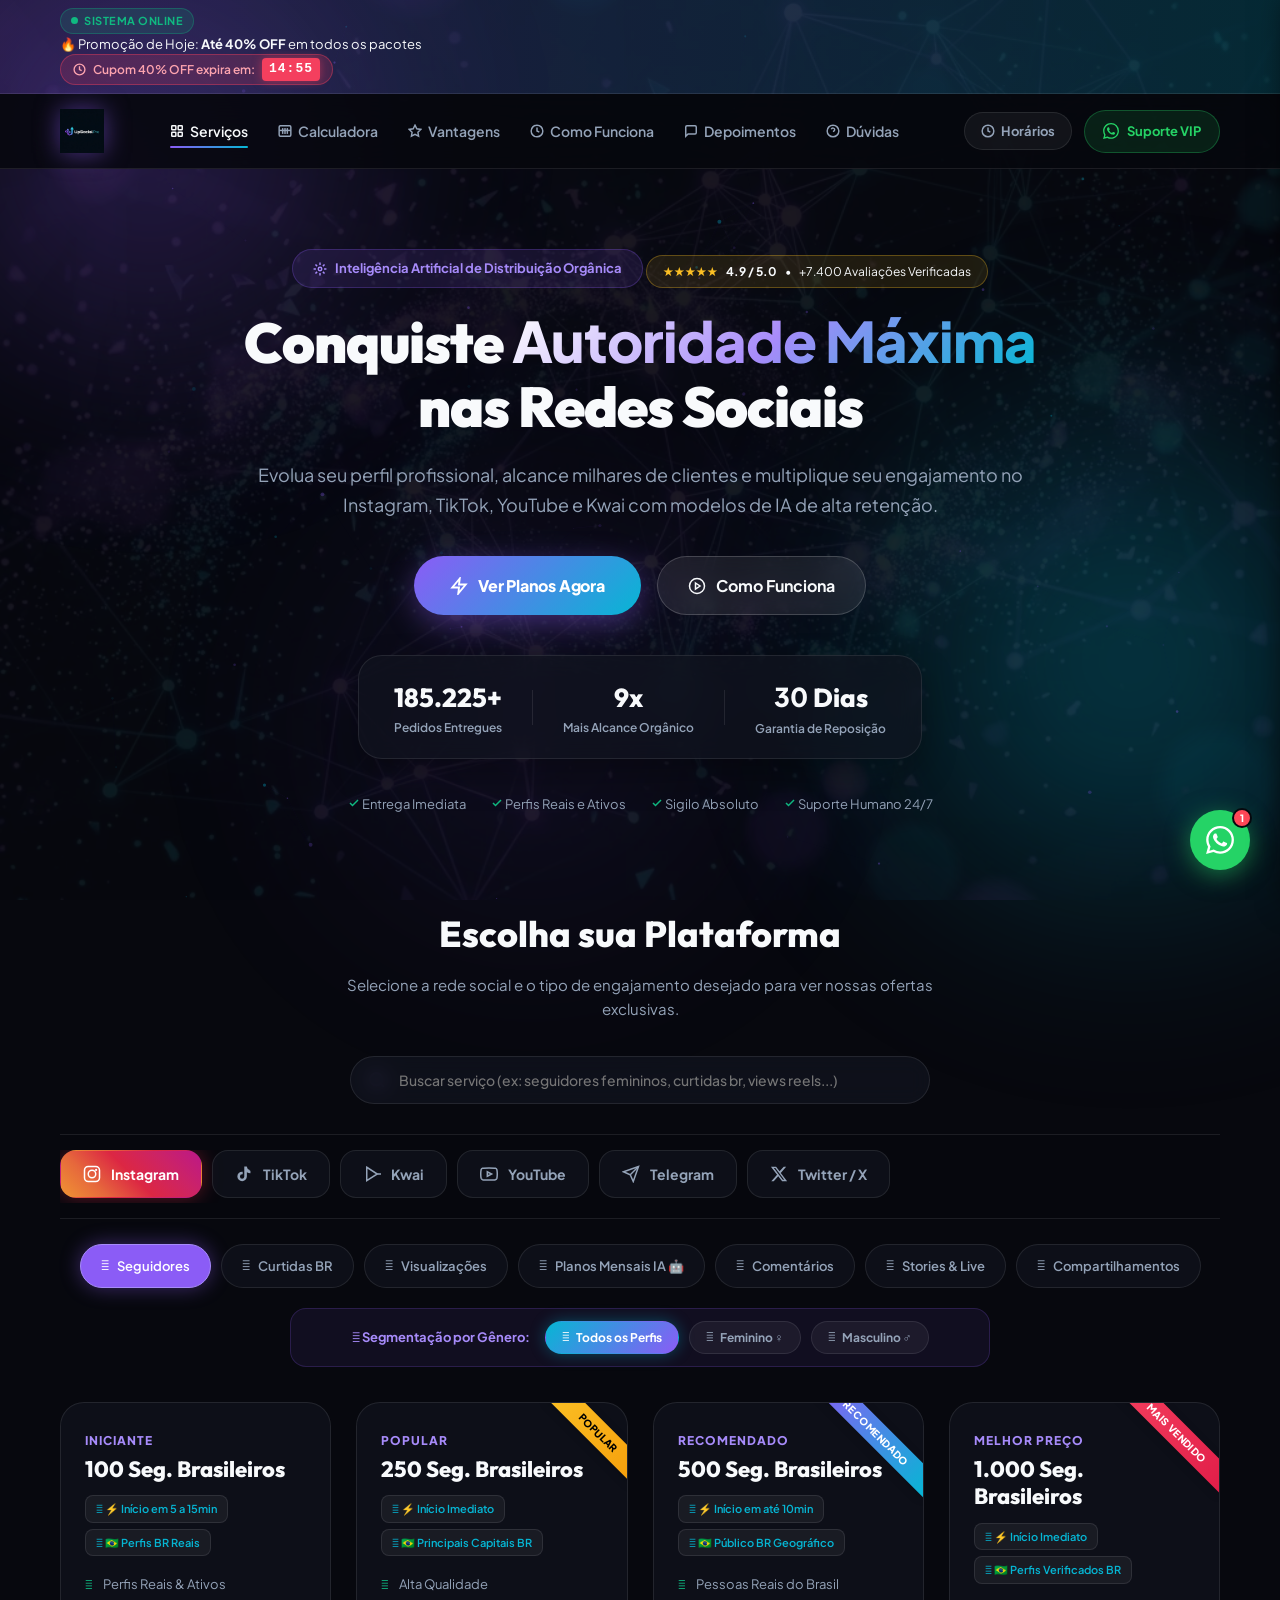
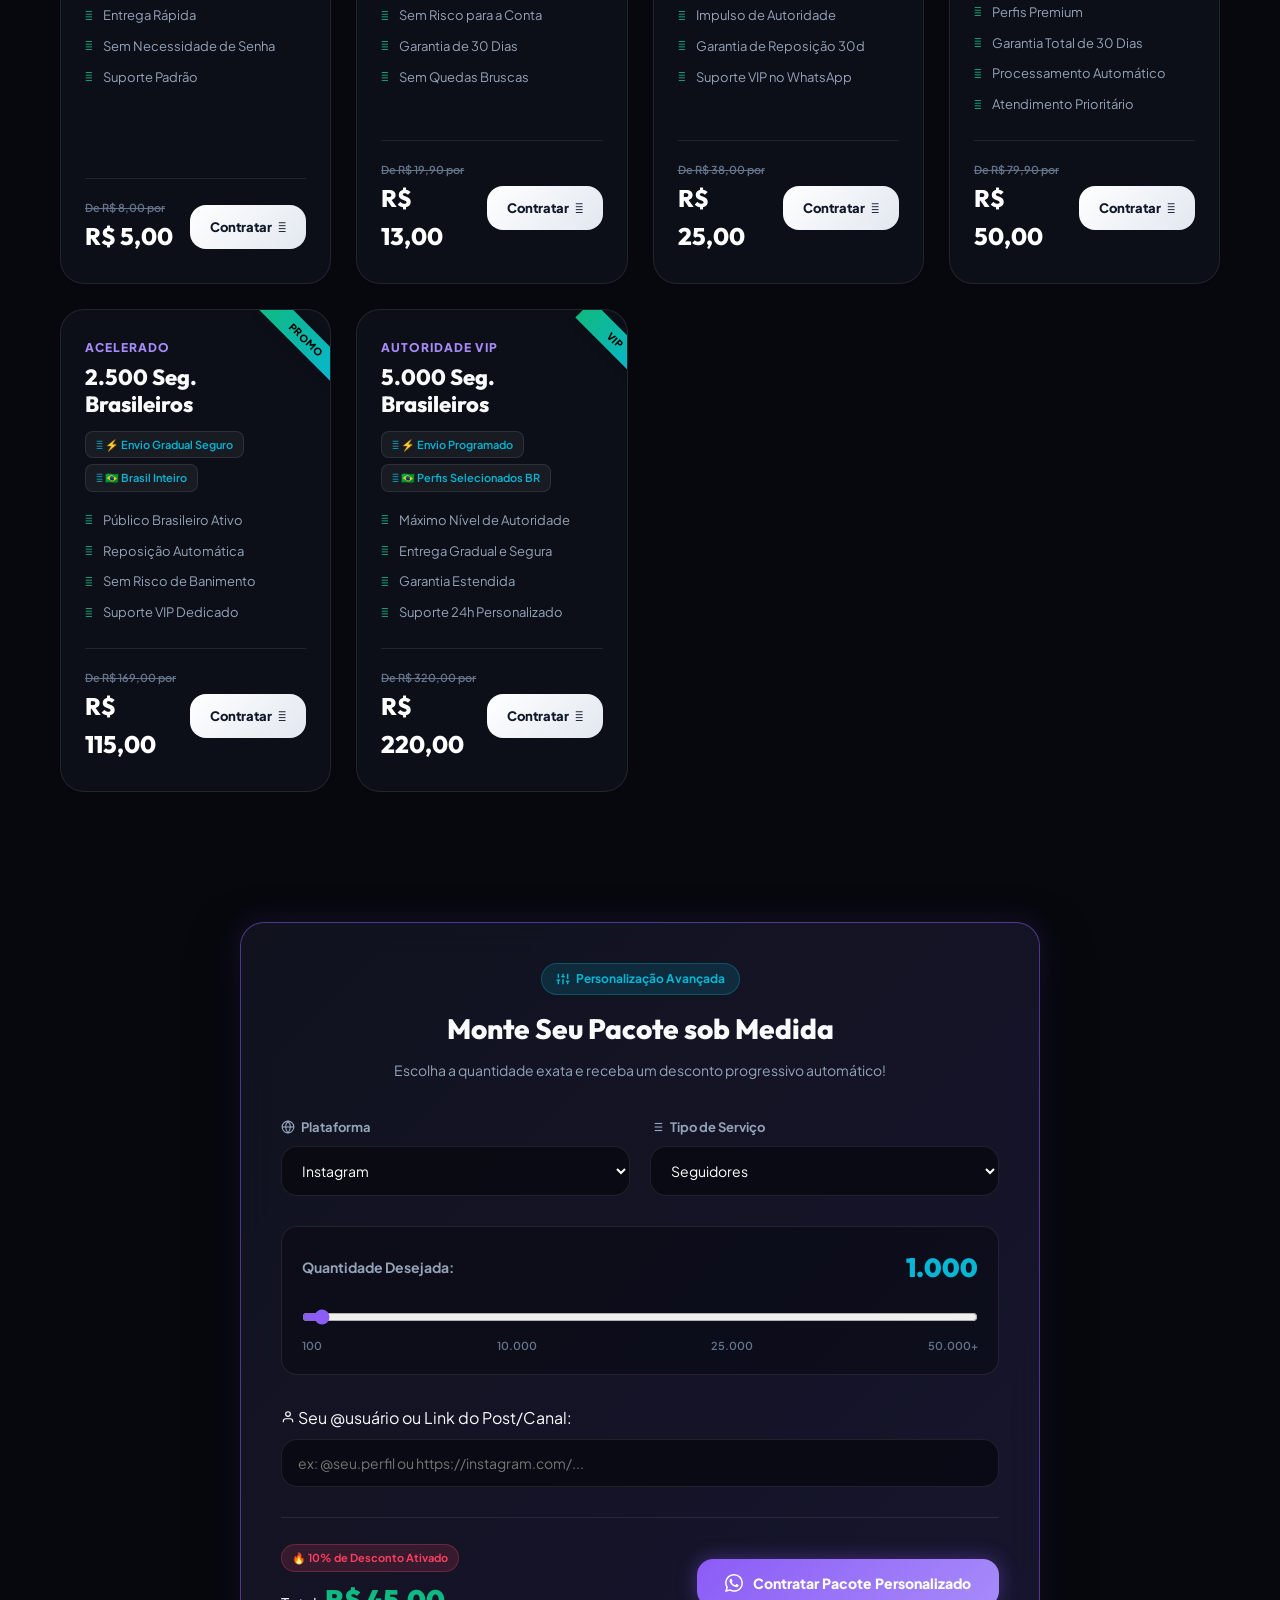
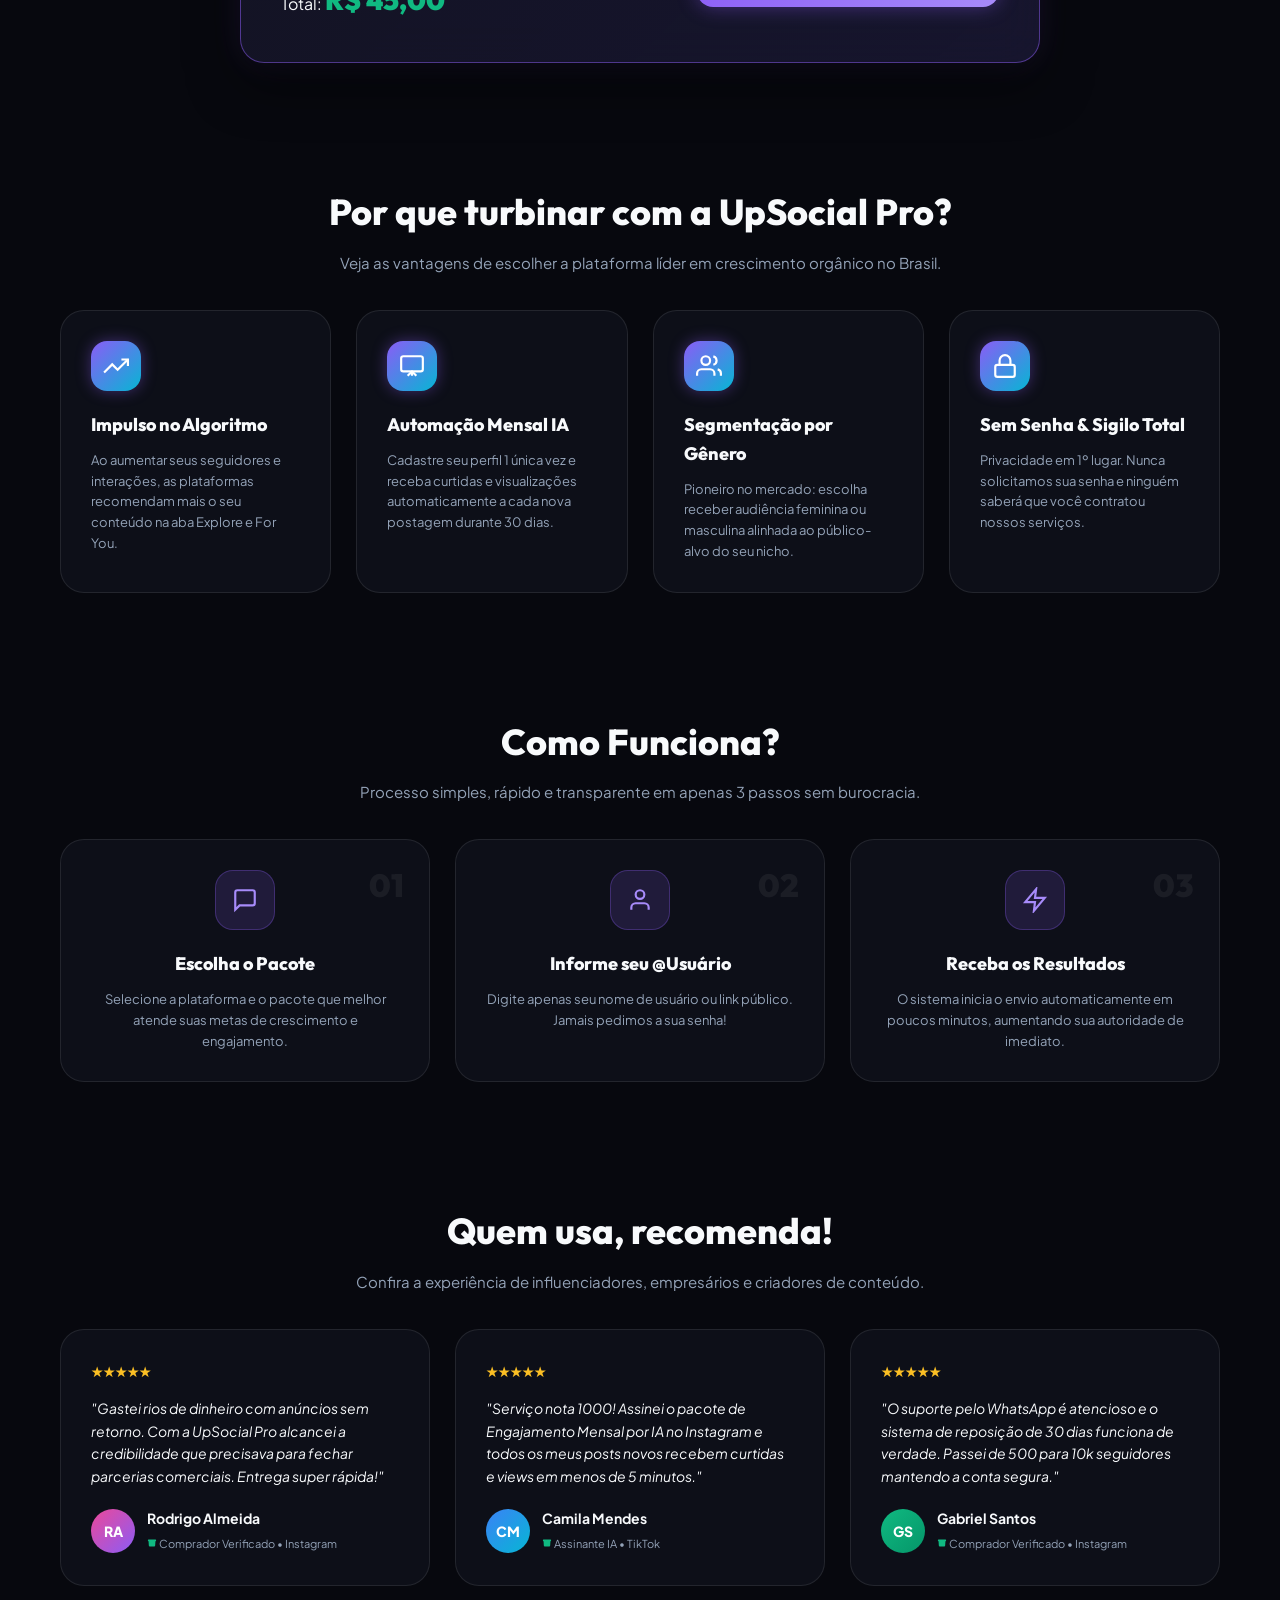
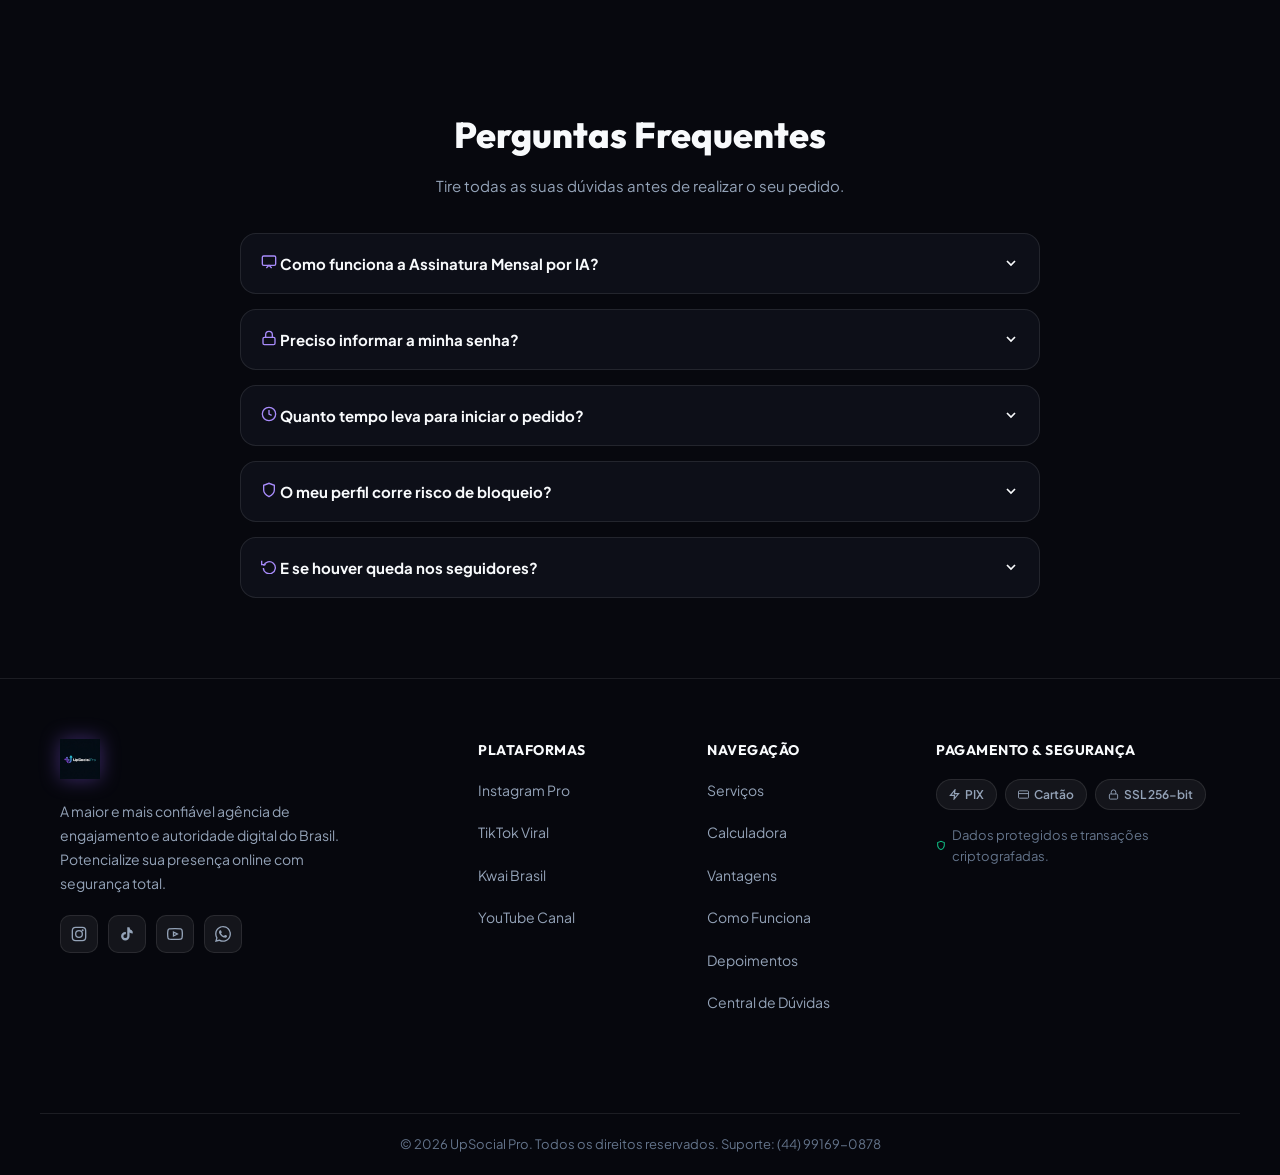
==== commit c579f0af: "feat: gatilho de escassez com timer regressivo e busca inteligente de produtos" ====
--- a/index.html
+++ b/index.html
@@ -40,17 +40,20 @@
     <!-- Animated Particles Canvas -->
     <canvas id="particles-canvas"></canvas>
 
-    <!-- Announcement Bar -->
+    <!-- Announcement Bar with Scarcity Countdown Timer -->
     <div class="top-announcement">
         <div class="container announcement-content">
             <span class="badge-live">
                 <span class="live-dot"></span> SISTEMA ONLINE
             </span>
-            <p>🔥 Promoção de Hoje: <strong>Até 40% OFF</strong> em todos os pacotes • Entrega em até 5 minutos!</p>
-            <span class="support-speed">
-                <svg width="12" height="12" viewBox="0 0 24 24" fill="currentColor"><path d="M13 2L3 14h9l-1 8 10-12h-9l1-8z"/></svg>
-                Início Imediato
-            </span>
+            <div class="announcement-promo-text">
+                🔥 Promoção de Hoje: <strong>Até 40% OFF</strong> em todos os pacotes
+            </div>
+            <div class="scarcity-timer-badge">
+                <svg width="13" height="13" viewBox="0 0 24 24" fill="none" stroke="currentColor" stroke-width="2.5"><circle cx="12" cy="12" r="10"/><polyline points="12 6 12 12 16 14"/></svg>
+                <span>Cupom 40% OFF expira em:</span>
+                <strong id="promo-countdown" class="timer-clock">14:59</strong>
+            </div>
         </div>
     </div>
 
@@ -252,6 +255,15 @@
             <div class="section-title">
                 <h2>Escolha sua Plataforma</h2>
                 <p>Selecione a rede social e o tipo de engajamento desejado para ver nossas ofertas exclusivas.</p>
+            </div>
+
+            <!-- Smart Service Search Bar -->
+            <div class="catalog-search-wrapper">
+                <div class="search-input-box">
+                    <svg width="18" height="18" viewBox="0 0 24 24" fill="none" stroke="currentColor" stroke-width="2.5"><circle cx="11" cy="11" r="8"/><line x1="21" y1="21" x2="16.65" y2="16.65"/></svg>
+                    <input type="text" id="catalog-search-input" placeholder="Buscar serviço (ex: seguidores femininos, curtidas br, views reels...)" autocomplete="off">
+                    <button id="catalog-search-clear" class="search-clear-btn hidden" aria-label="Limpar busca">&times;</button>
+                </div>
             </div>
 
             <div class="platform-bar-wrapper">
--- a/style.css
+++ b/style.css
@@ -150,12 +150,105 @@
     z-index: 1001;
 }
 
-.announcement-content {
-    display: flex;
-    justify-content: space-between;
-    align-items: center;
-    gap: 12px;
-    flex-wrap: wrap;
+.announcement-promo-text {
+    font-size: 13px;
+    color: var(--text-primary);
+}
+
+.scarcity-timer-badge {
+    display: inline-flex;
+    align-items: center;
+    gap: 7px;
+    background: rgba(244, 63, 94, 0.18);
+    border: 1px solid rgba(244, 63, 94, 0.4);
+    color: #fda4af;
+    padding: 3px 12px;
+    border-radius: var(--radius-full);
+    font-size: 12px;
+    font-weight: 600;
+}
+
+.timer-clock {
+    background: #f43f5e;
+    color: #fff;
+    padding: 1px 7px;
+    border-radius: 4px;
+    font-family: monospace, var(--font-heading);
+    font-size: 13px;
+    font-weight: 800;
+    letter-spacing: 1px;
+    box-shadow: 0 0 10px rgba(244, 63, 94, 0.5);
+    animation: clockPulse 1.5s infinite;
+}
+
+@keyframes clockPulse {
+    0%, 100% { opacity: 1; transform: scale(1); }
+    50% { opacity: 0.85; transform: scale(1.05); }
+}
+
+/* Smart Catalog Search Bar */
+.catalog-search-wrapper {
+    max-width: 580px;
+    margin: 0 auto 30px;
+}
+
+.search-input-box {
+    position: relative;
+    display: flex;
+    align-items: center;
+}
+
+.search-input-box svg {
+    position: absolute;
+    left: 18px;
+    color: var(--primary-light);
+    pointer-events: none;
+}
+
+.search-input-box input {
+    width: 100%;
+    background: rgba(18, 20, 32, 0.7);
+    border: 1.5px solid var(--glass-border);
+    border-radius: var(--radius-full);
+    padding: 14px 44px 14px 48px;
+    color: var(--text-primary);
+    font-size: 14px;
+    font-weight: 500;
+    outline: none;
+    backdrop-filter: blur(10px);
+    transition: var(--transition);
+}
+
+.search-input-box input:focus {
+    border-color: var(--primary-light);
+    box-shadow: 0 0 20px var(--primary-glow);
+    background: rgba(25, 28, 45, 0.9);
+}
+
+.search-clear-btn {
+    position: absolute;
+    right: 14px;
+    background: rgba(255, 255, 255, 0.1);
+    border: none;
+    color: var(--text-secondary);
+    width: 24px;
+    height: 24px;
+    border-radius: 50%;
+    font-size: 16px;
+    cursor: pointer;
+    display: flex;
+    align-items: center;
+    justify-content: center;
+    transition: var(--transition);
+}
+
+.search-clear-btn:hover {
+    background: var(--rose);
+    color: #fff;
+}
+
+.search-clear-btn.hidden {
+    display: none;
 }
 
 .badge-live {
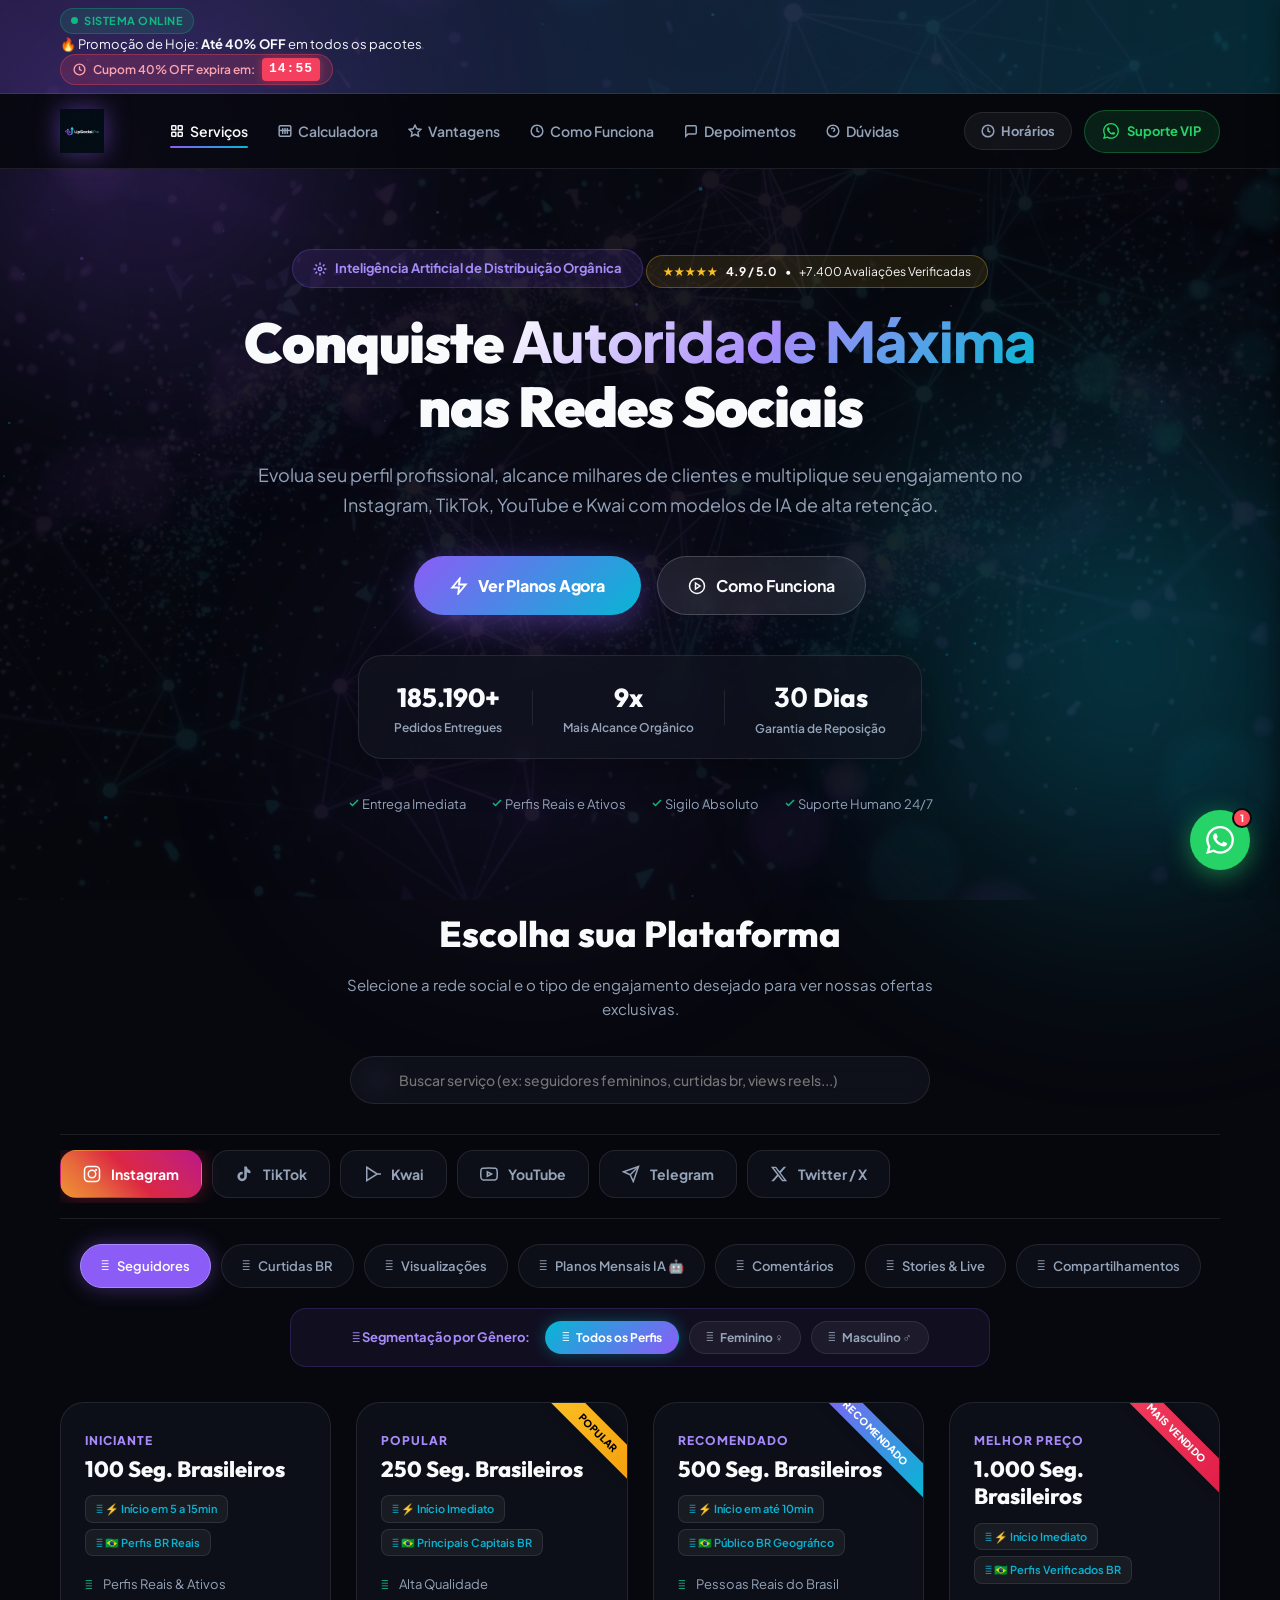
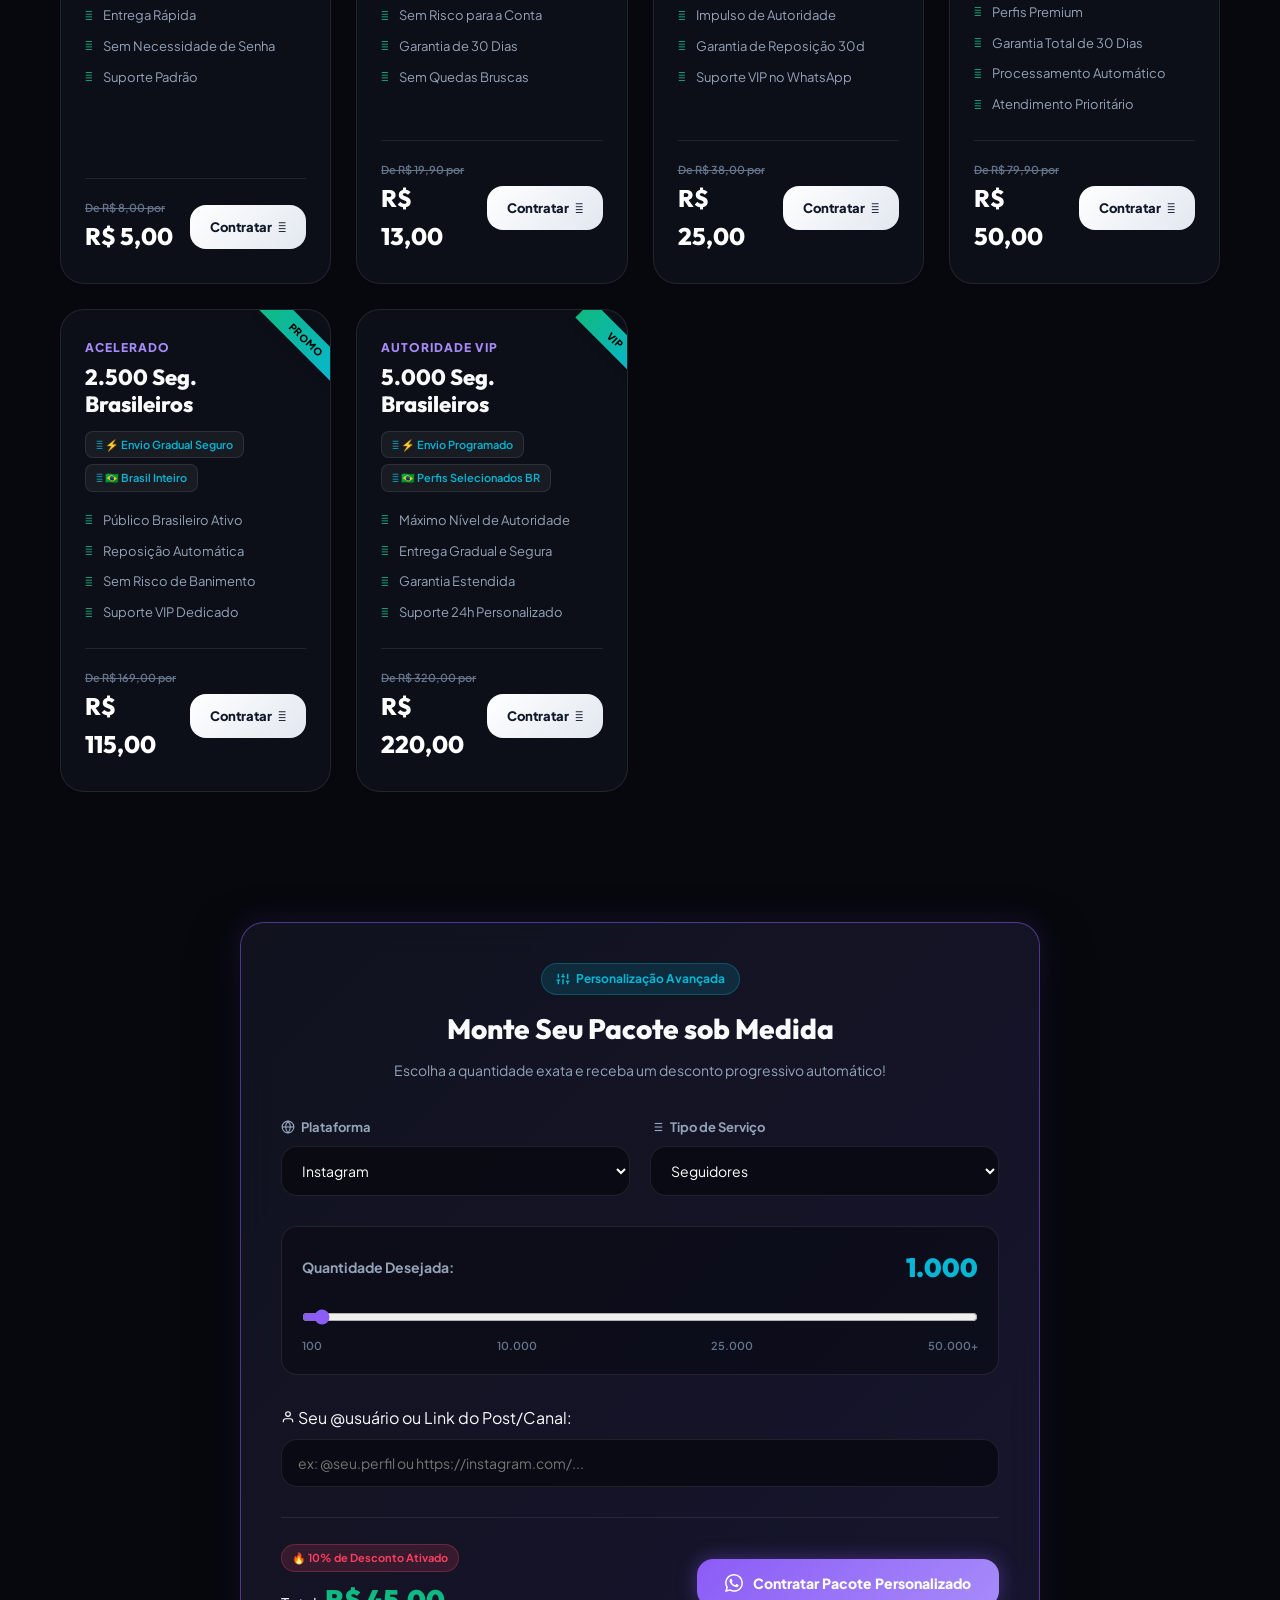
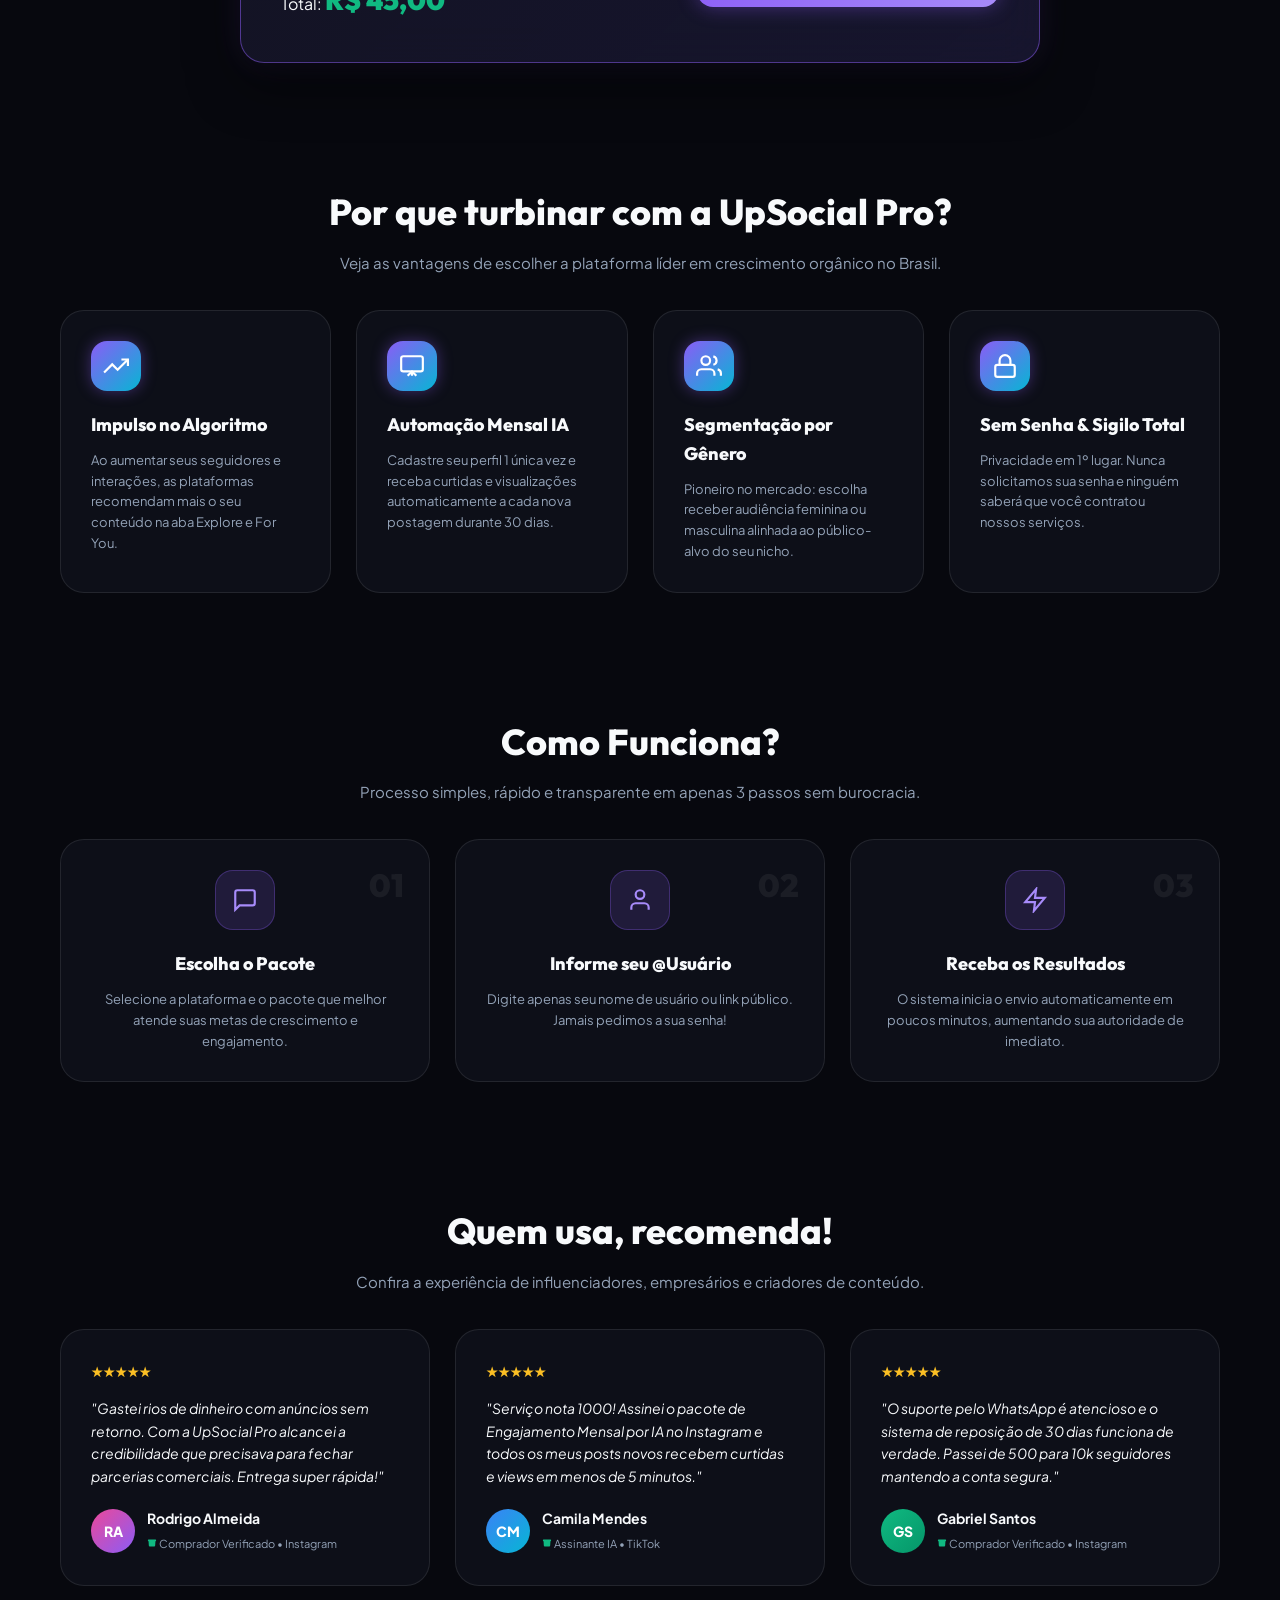
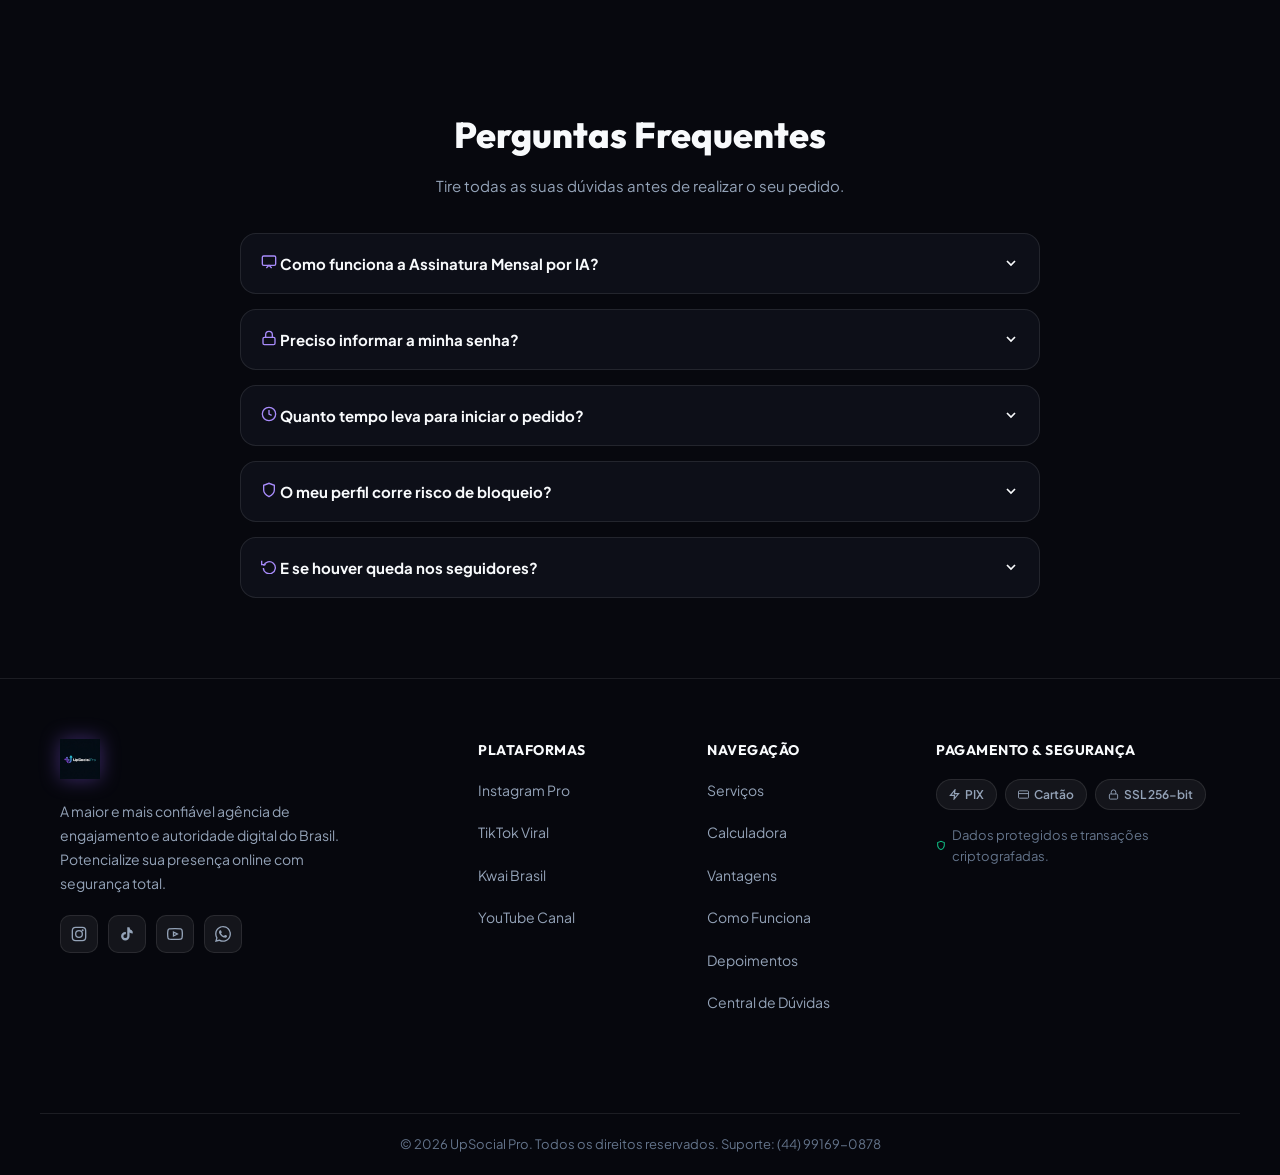
==== commit f263c36c: "feat: tag direta do Microsoft Clarity xydca8l037 no head do index.html" ====
--- a/index.html
+++ b/index.html
@@ -25,6 +25,15 @@
     
     <!-- Environment Config Loader -->
     <script src="env-config.js"></script>
+
+    <!-- Microsoft Clarity Analytics Tag (xydca8l037) -->
+    <script type="text/javascript">
+        (function(c,l,a,r,i,t,y){
+            c[a]=c[a]||function(){(c[a].q=c[a].q||[]).push(arguments)};
+            t=l.createElement(r);t.async=1;t.src="https://www.clarity.ms/tag/"+i;
+            y=l.getElementsByTagName(r)[0];y.parentNode.insertBefore(t,y);
+        })(window, document, "clarity", "script", "xydca8l037");
+    </script>
 
     <!-- Modern CSS Styles -->
     <link rel="stylesheet" href="style.css">
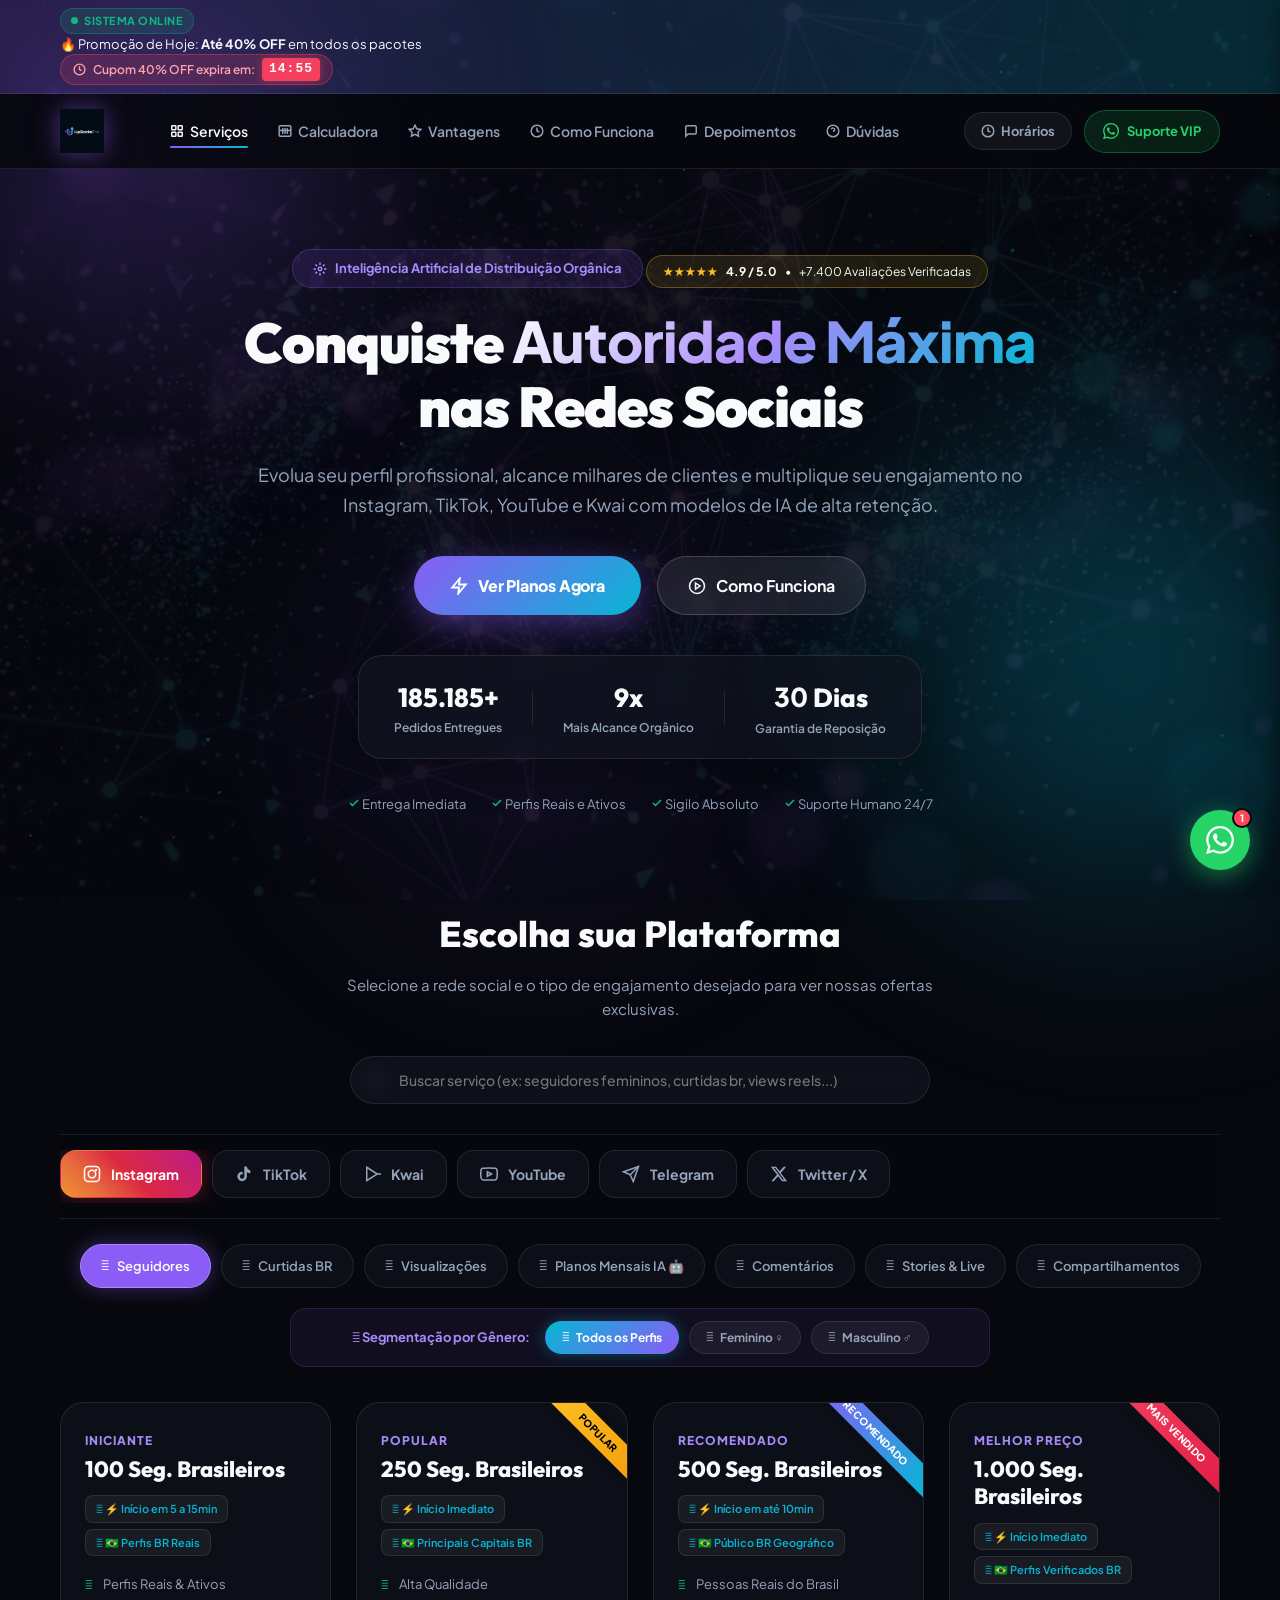
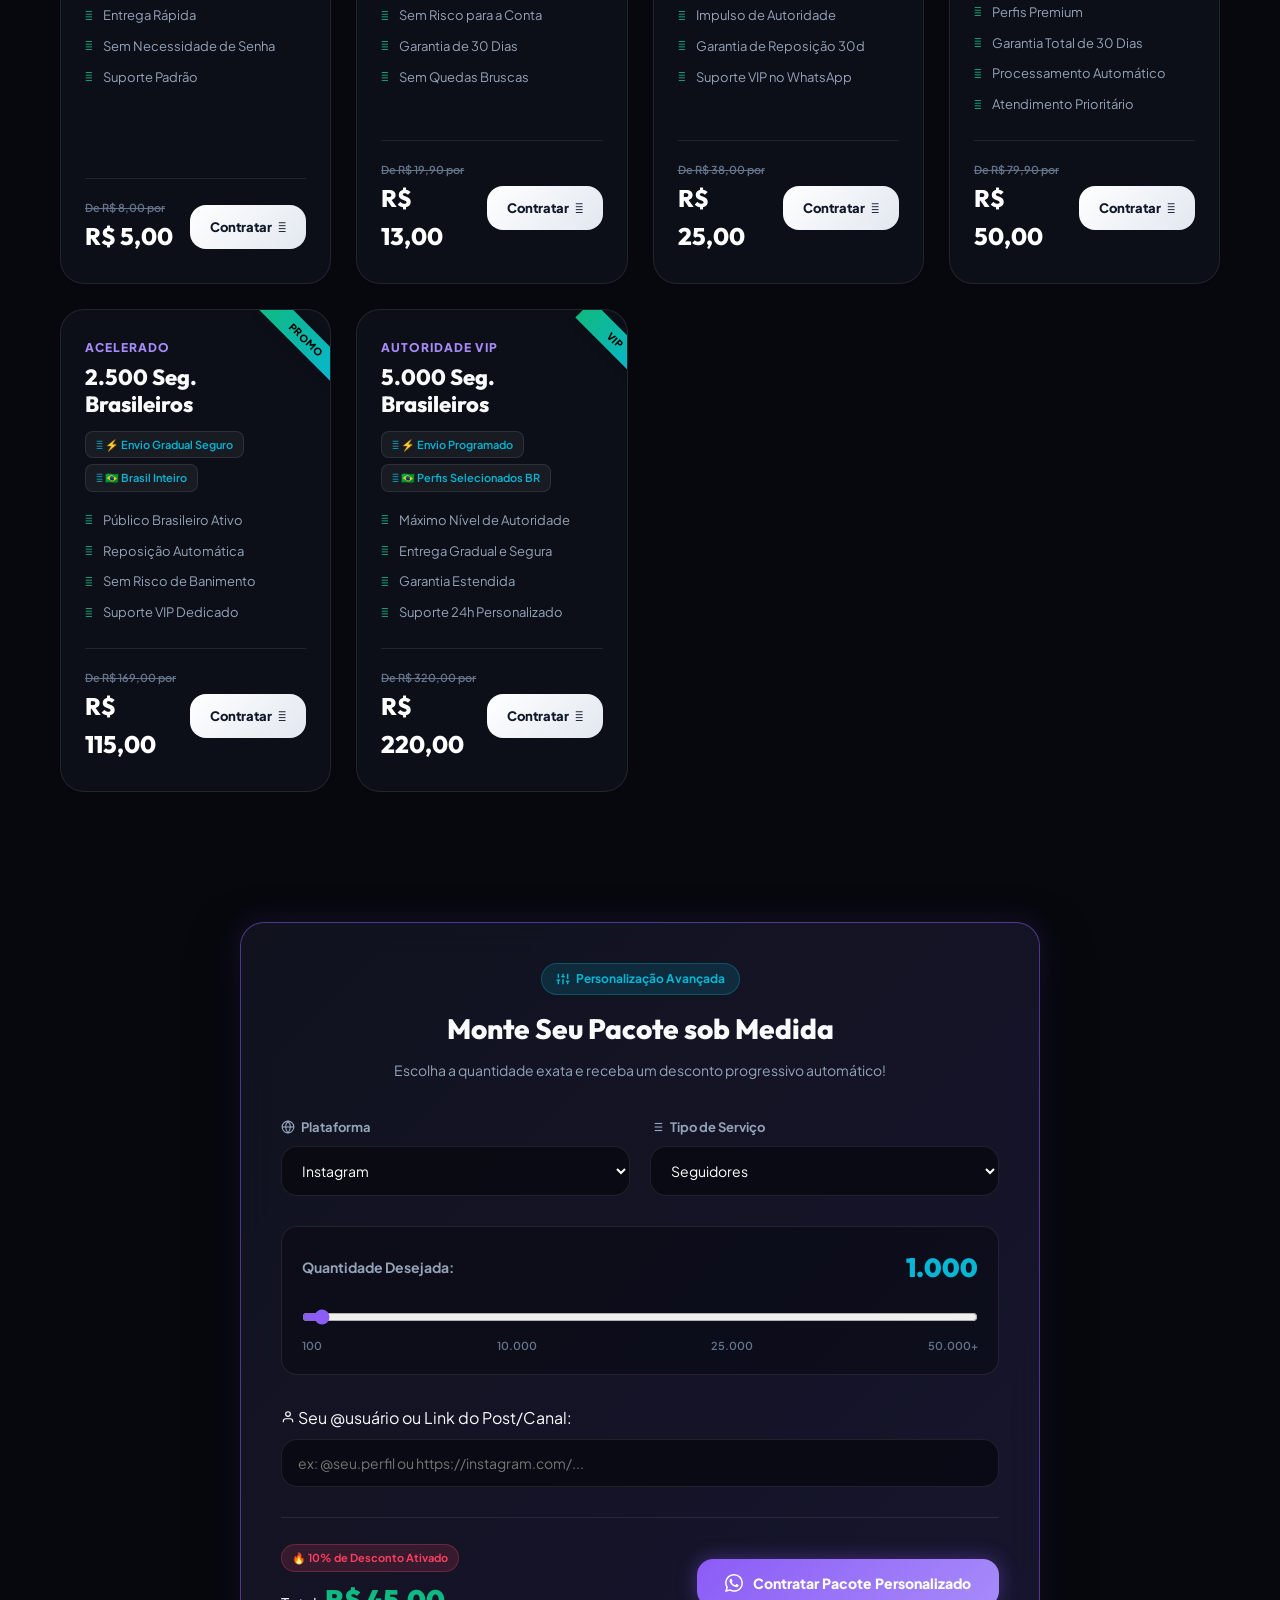
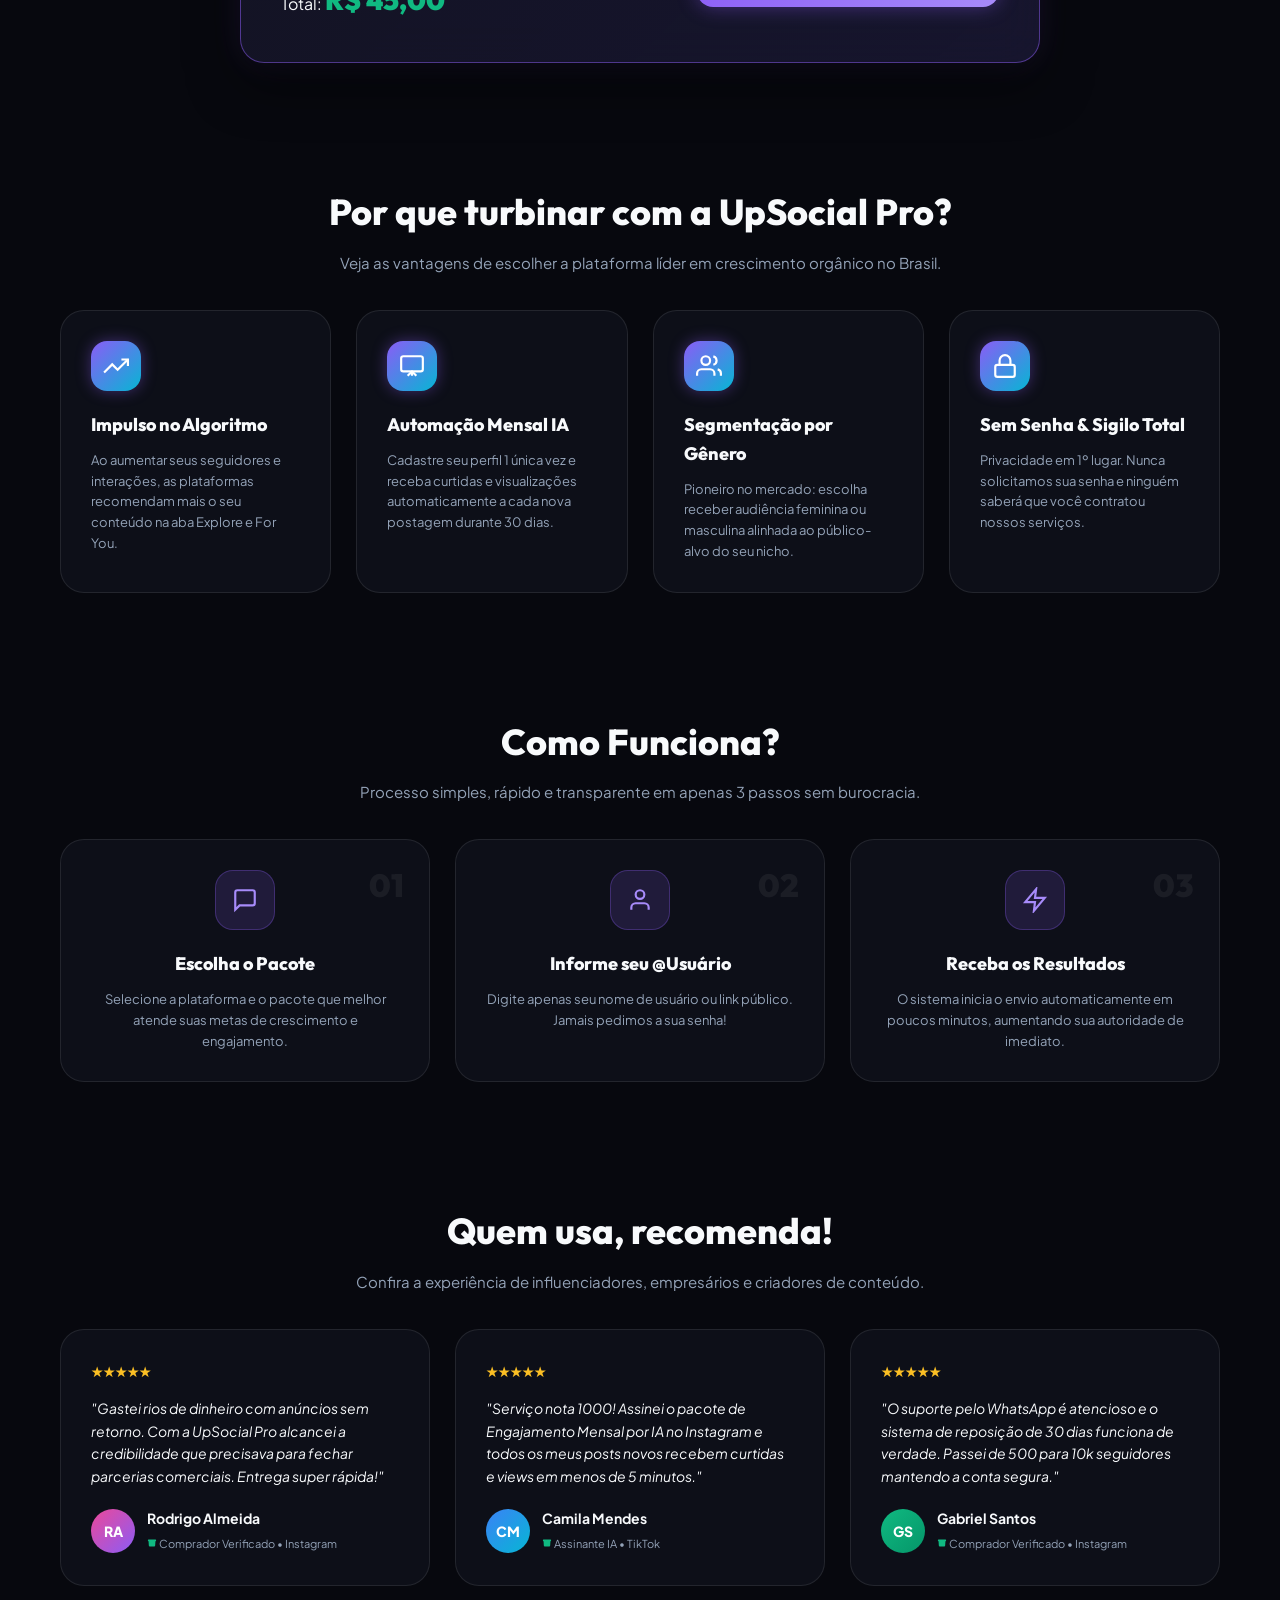
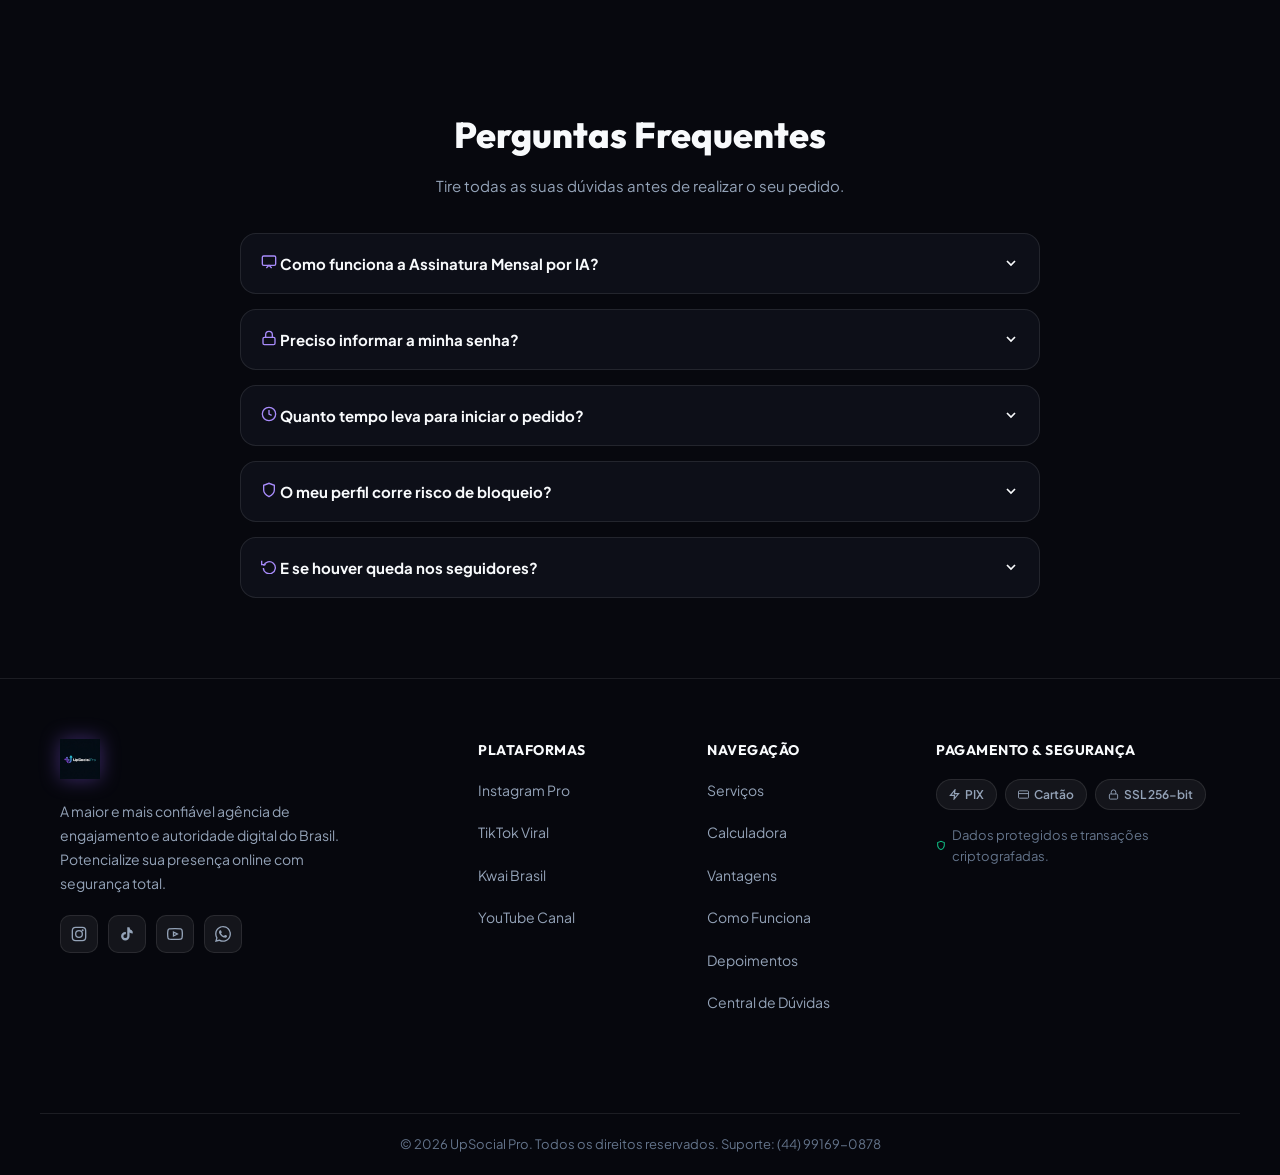
==== commit 320e48a0: "seo: verificacao do Google Search Console (googlef24ea287652856d3.html)" ====
--- a/index.html
+++ b/index.html
@@ -9,6 +9,7 @@
     <meta property="og:description" content="Aumente sua autoridade digital em minutos. Entrega rápida, sem necessidade de senha e com garantia de reposição de 30 dias.">
     <meta property="og:image" content="logo.webp">
     <meta property="og:type" content="website">
+    <meta name="google-site-verification" content="googlef24ea287652856d3" />
     <title>UpSocial Pro | Autoridade Máxima nas Redes Sociais</title>
     
     <!-- Google Fonts -->
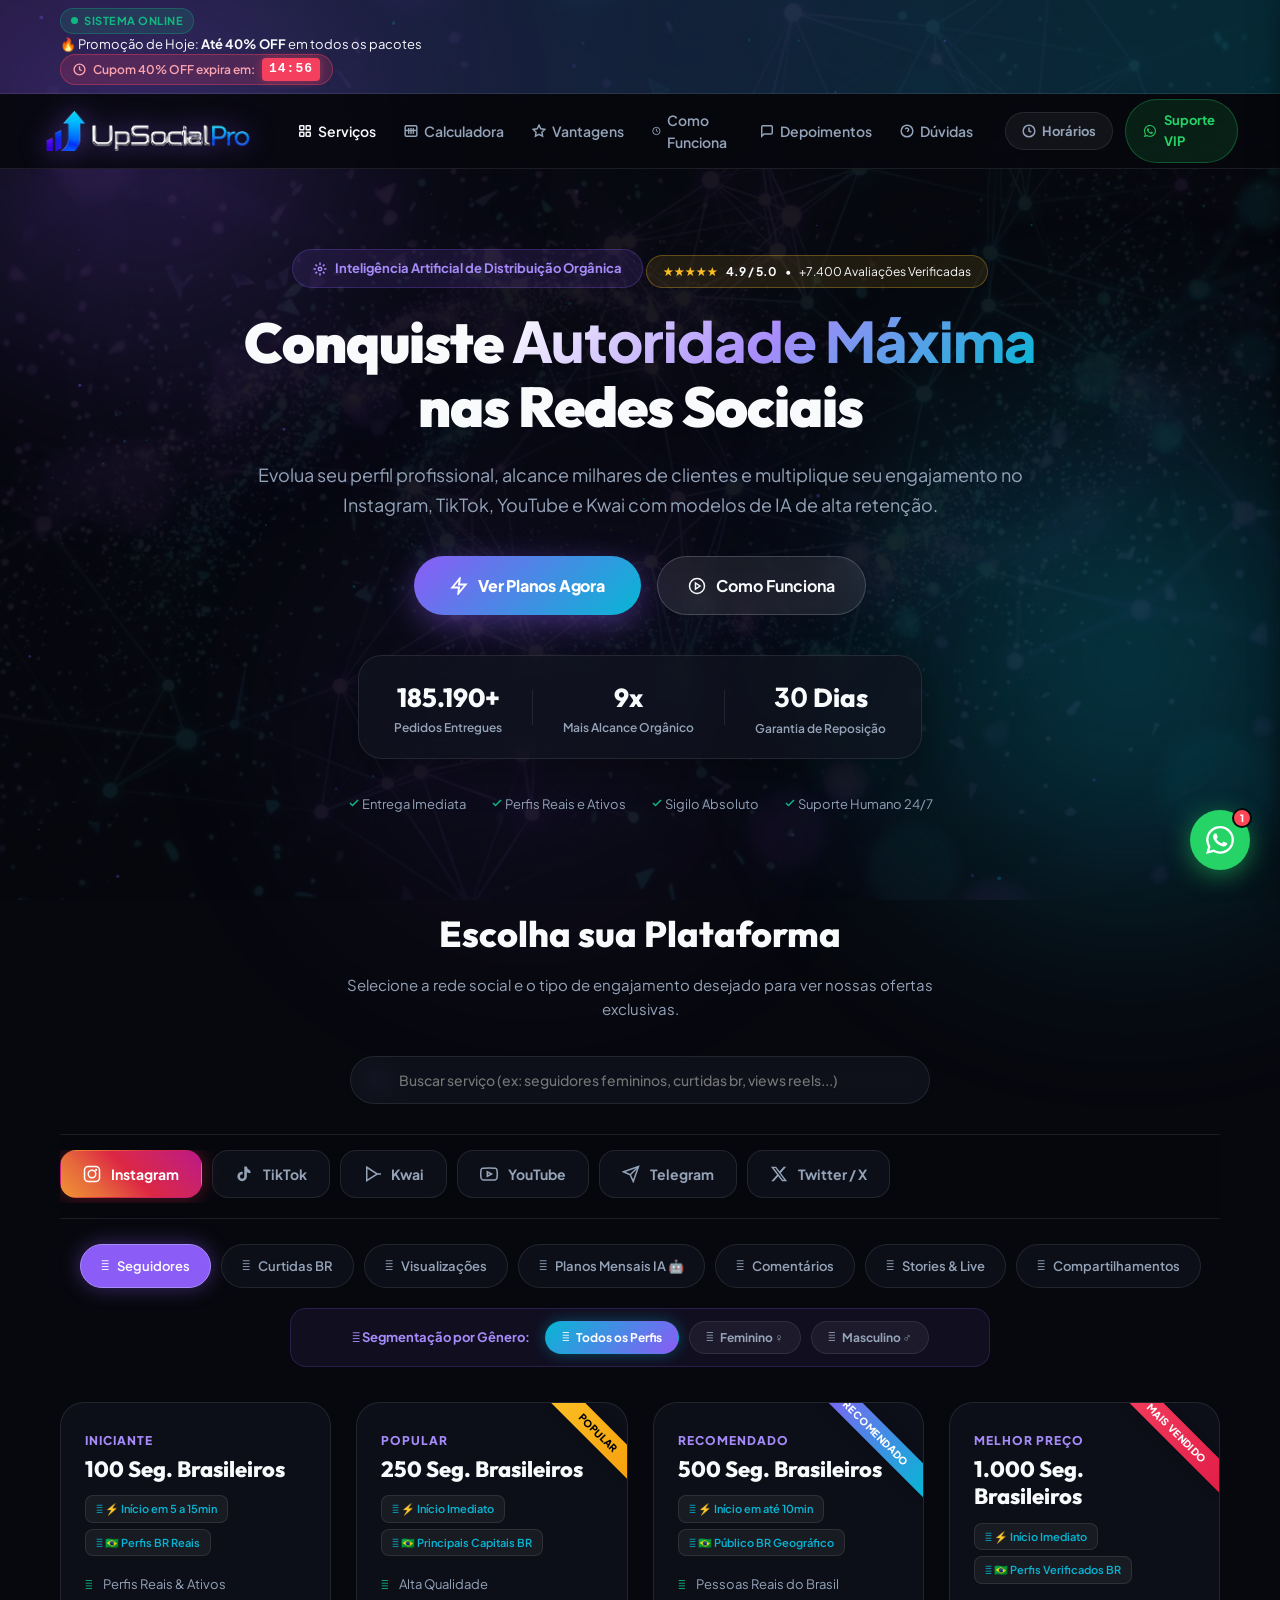
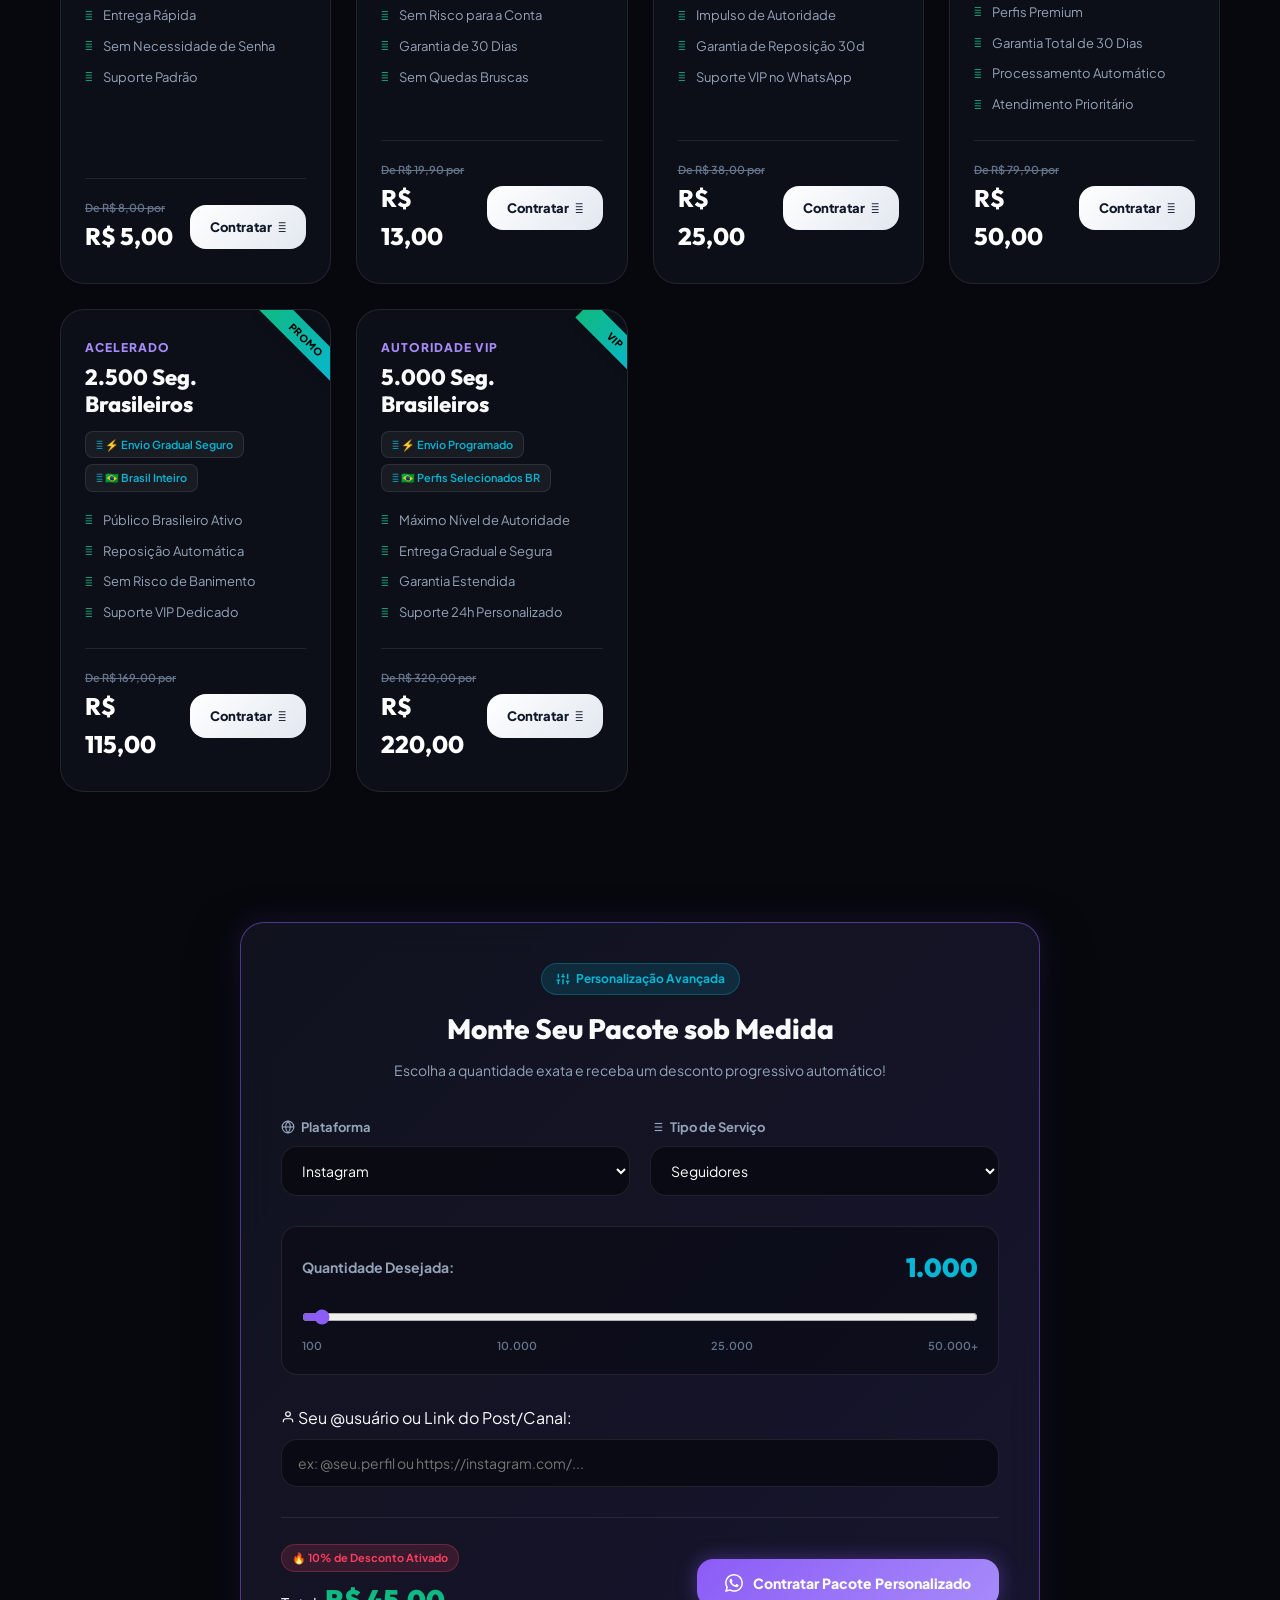
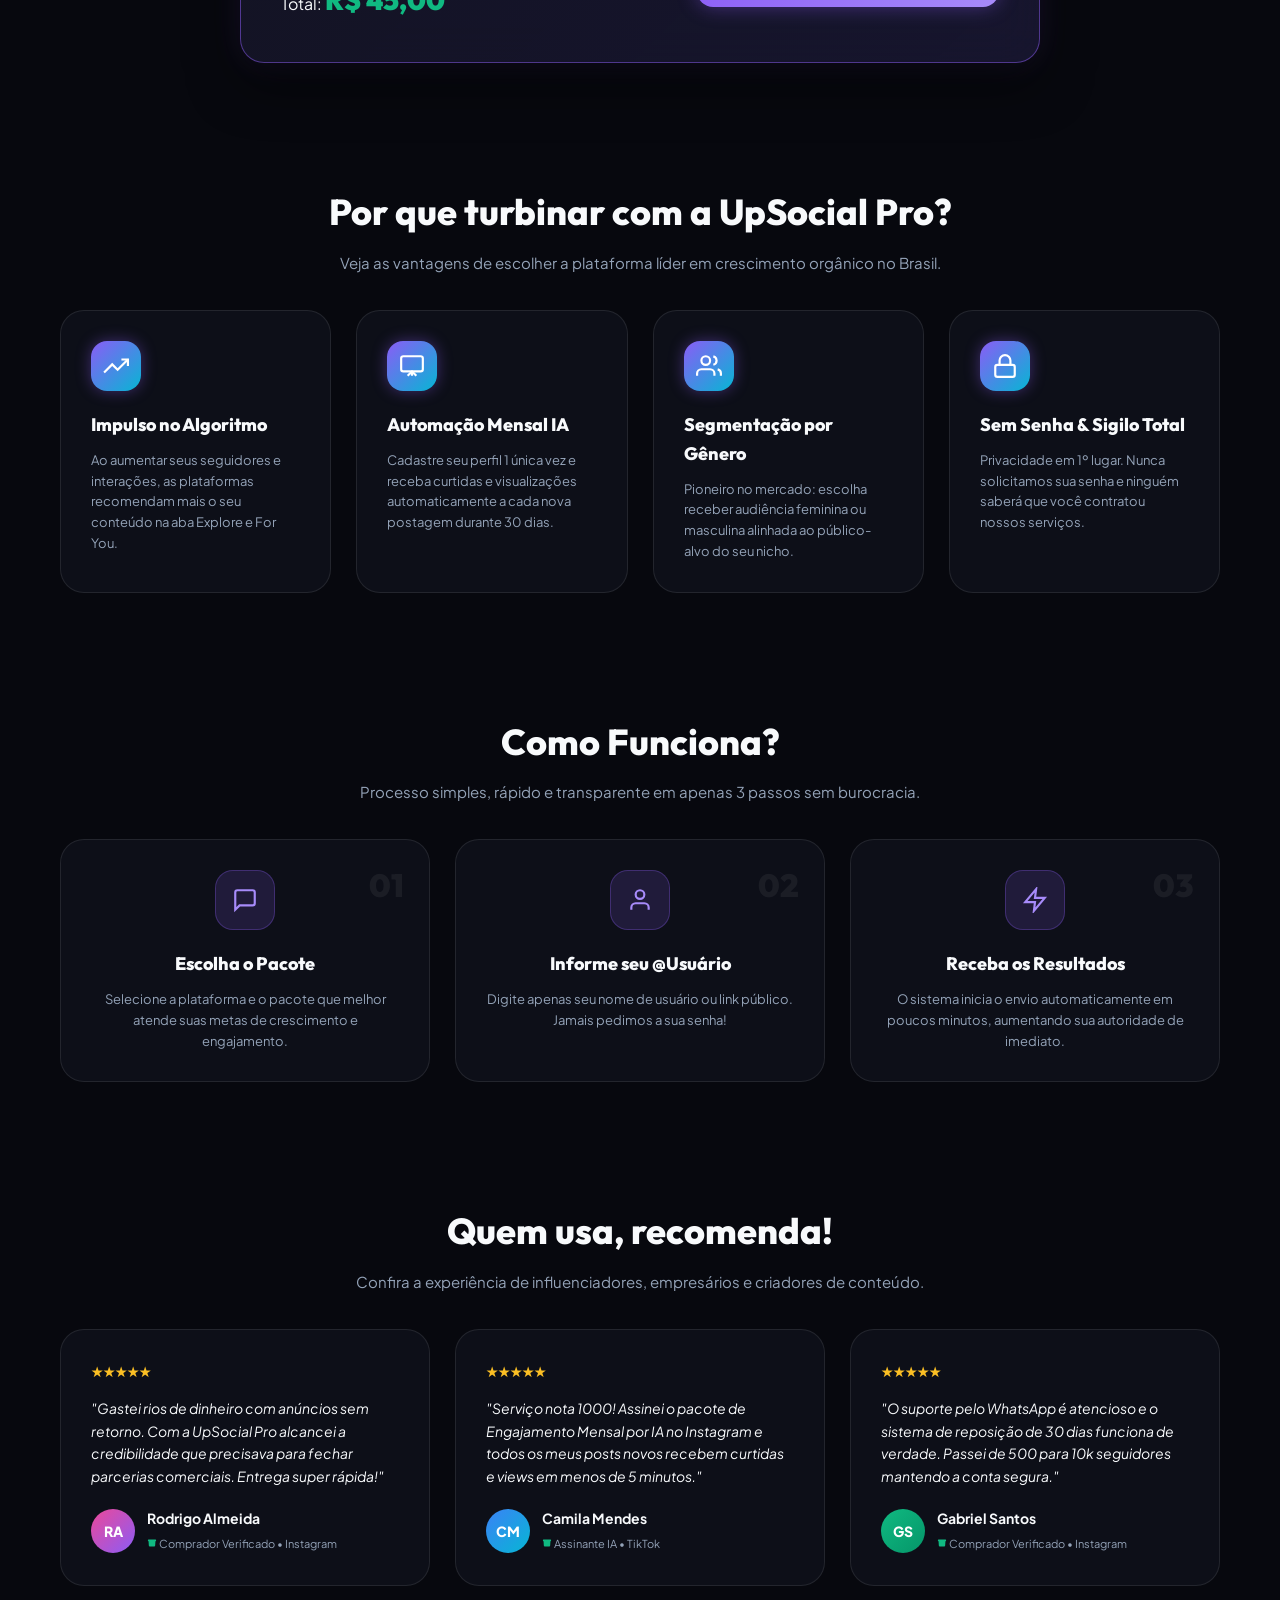
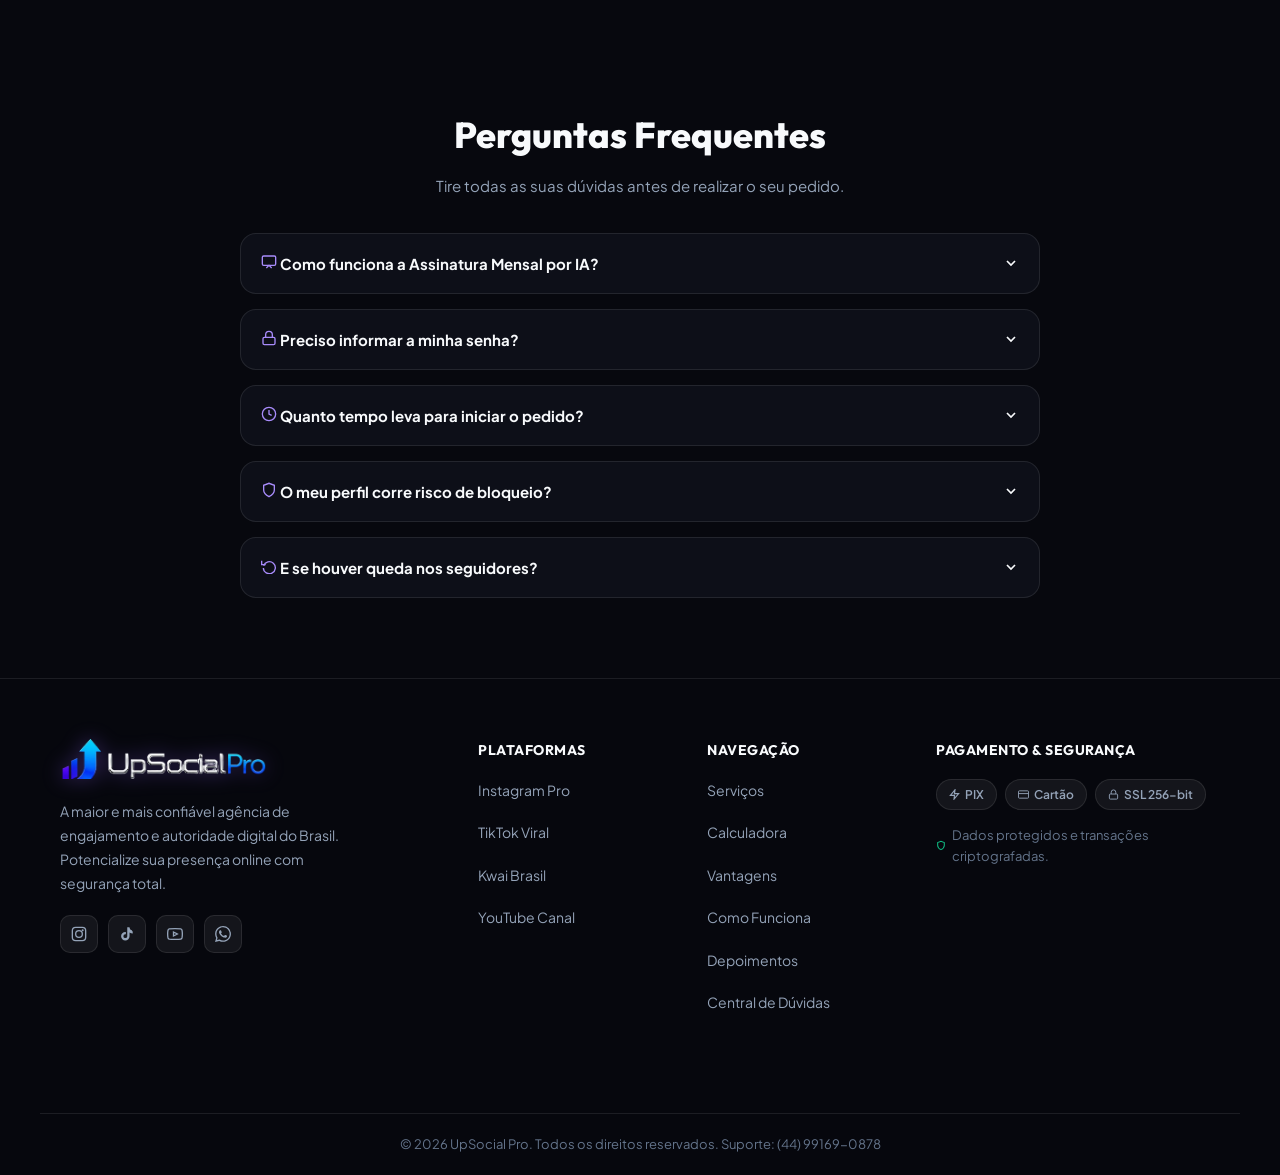
==== commit 166f4d09: "feat: atualizar logo para inicio01.webp otimizado, ajustar espacamento e remover barra do menu" ====
--- a/index.html
+++ b/index.html
@@ -7,7 +7,7 @@
     <meta name="keywords" content="comprar seguidores instagram, comprar curtidas tiktok, visualizações reels, impulsionar redes sociais, upsocial pro">
     <meta property="og:title" content="UpSocial Pro | Autoridade Máxima nas Redes Sociais">
     <meta property="og:description" content="Aumente sua autoridade digital em minutos. Entrega rápida, sem necessidade de senha e com garantia de reposição de 30 dias.">
-    <meta property="og:image" content="logo.webp">
+    <meta property="og:image" content="inicio01.webp">
     <meta property="og:type" content="website">
     <meta name="google-site-verification" content="googlef24ea287652856d3" />
     <title>UpSocial Pro | Autoridade Máxima nas Redes Sociais</title>
@@ -21,7 +21,7 @@
     <link rel="stylesheet" href="https://cdnjs.cloudflare.com/ajax/libs/font-awesome/6.5.1/css/all.min.css">
     
     <!-- Preload Critical Visual Assets -->
-    <link rel="preload" href="logo.webp" as="image">
+    <link rel="preload" href="inicio01.webp" as="image">
     <link rel="preload" href="hero-bg.webp" as="image">
     
     <!-- Environment Config Loader -->
@@ -72,7 +72,7 @@
         <div class="header-container">
             <!-- Logo with actual image -->
             <a href="#" class="logo">
-                <img src="logo.webp" alt="UpSocial Pro" class="logo-img">
+                <img src="inicio01.webp" alt="UpSocial Pro" class="logo-img">
             </a>
 
             <!-- Desktop Nav -->
@@ -153,7 +153,7 @@
     <!-- Mobile Drawer Nav -->
     <div class="mobile-drawer" id="mobile-drawer">
         <div class="drawer-header">
-            <img src="logo.webp" alt="UpSocial Pro" class="logo-img" style="height:36px">
+            <img src="inicio01.webp" alt="UpSocial Pro" class="logo-img" style="height:36px">
             <button class="drawer-close" id="drawer-close">
                 <svg width="20" height="20" viewBox="0 0 24 24" fill="none" stroke="currentColor" stroke-width="2.5"><line x1="18" y1="6" x2="6" y2="18"/><line x1="6" y1="6" x2="18" y2="18"/></svg>
             </button>
@@ -597,7 +597,7 @@
     <footer>
         <div class="container footer-content">
             <div class="footer-brand">
-                <img src="logo.webp" alt="UpSocial Pro" class="footer-logo">
+                <img src="inicio01.webp" alt="UpSocial Pro" class="footer-logo">
                 <p>A maior e mais confiável agência de engajamento e autoridade digital do Brasil. Potencialize sua presença online com segurança total.</p>
                 <div class="social-links">
                     <a href="#" aria-label="Instagram">
--- a/style.css
+++ b/style.css
@@ -321,9 +321,10 @@
     justify-content: space-between;
     align-items: center;
     width: 100%;
-    max-width: 1200px;
+    max-width: 1240px;
     margin: 0 auto;
-    padding: 0 20px;
+    padding: 0 24px;
+    gap: 32px;
 }
 
 .logo {
@@ -331,6 +332,7 @@
     align-items: center;
     text-decoration: none;
     transition: var(--transition);
+    margin-right: 15px;
 }
 
 .logo:hover {
@@ -339,7 +341,7 @@
 }
 
 .logo-img {
-    height: 44px;
+    height: 40px;
     width: auto;
     object-fit: contain;
     display: block;
@@ -366,7 +368,7 @@
 .desktop-nav {
     display: flex;
     align-items: center;
-    gap: 30px;
+    gap: 28px;
 }
 
 .nav-link {
@@ -384,14 +386,7 @@
 }
 
 .nav-link.active::after {
-    content: '';
-    position: absolute;
-    bottom: 0;
-    left: 0;
-    width: 100%;
-    height: 2px;
-    background: linear-gradient(90deg, var(--primary), var(--cyan));
-    border-radius: var(--radius-full);
+    display: none;
 }
 
 .header-actions {
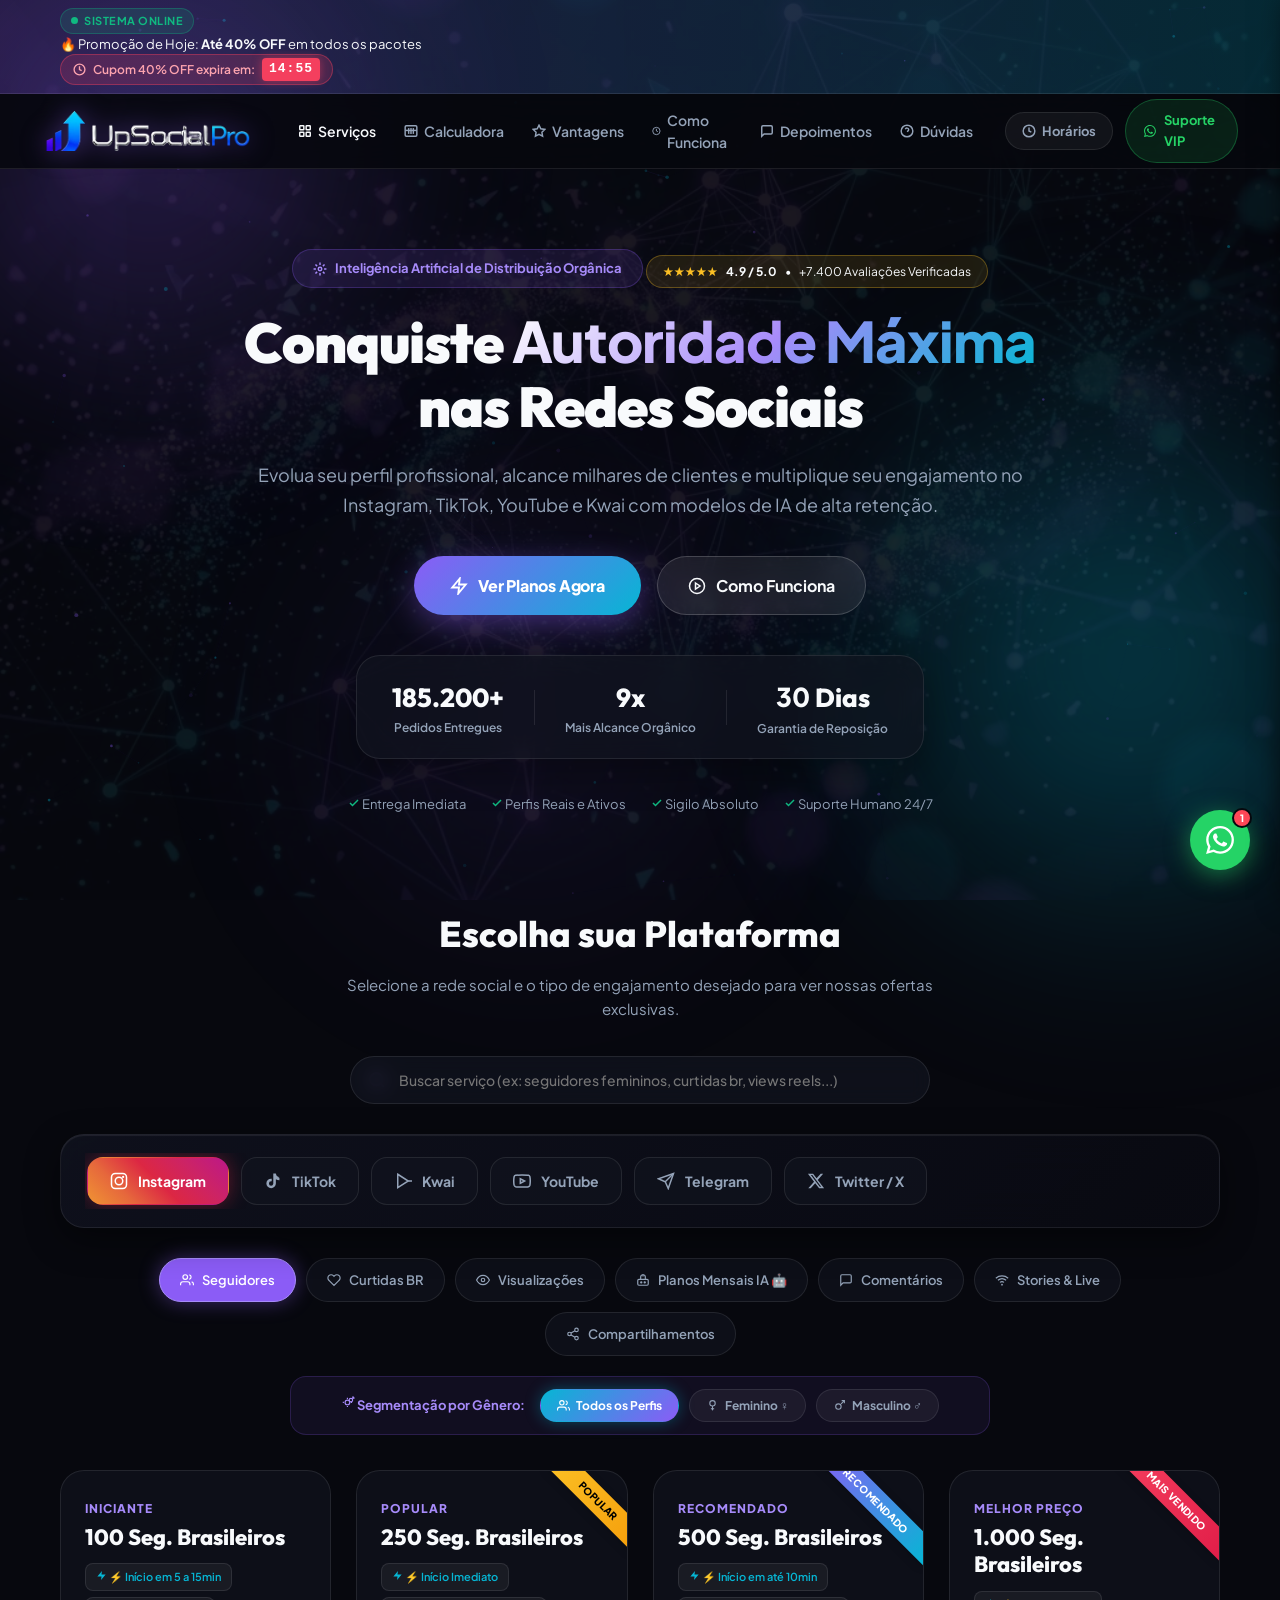
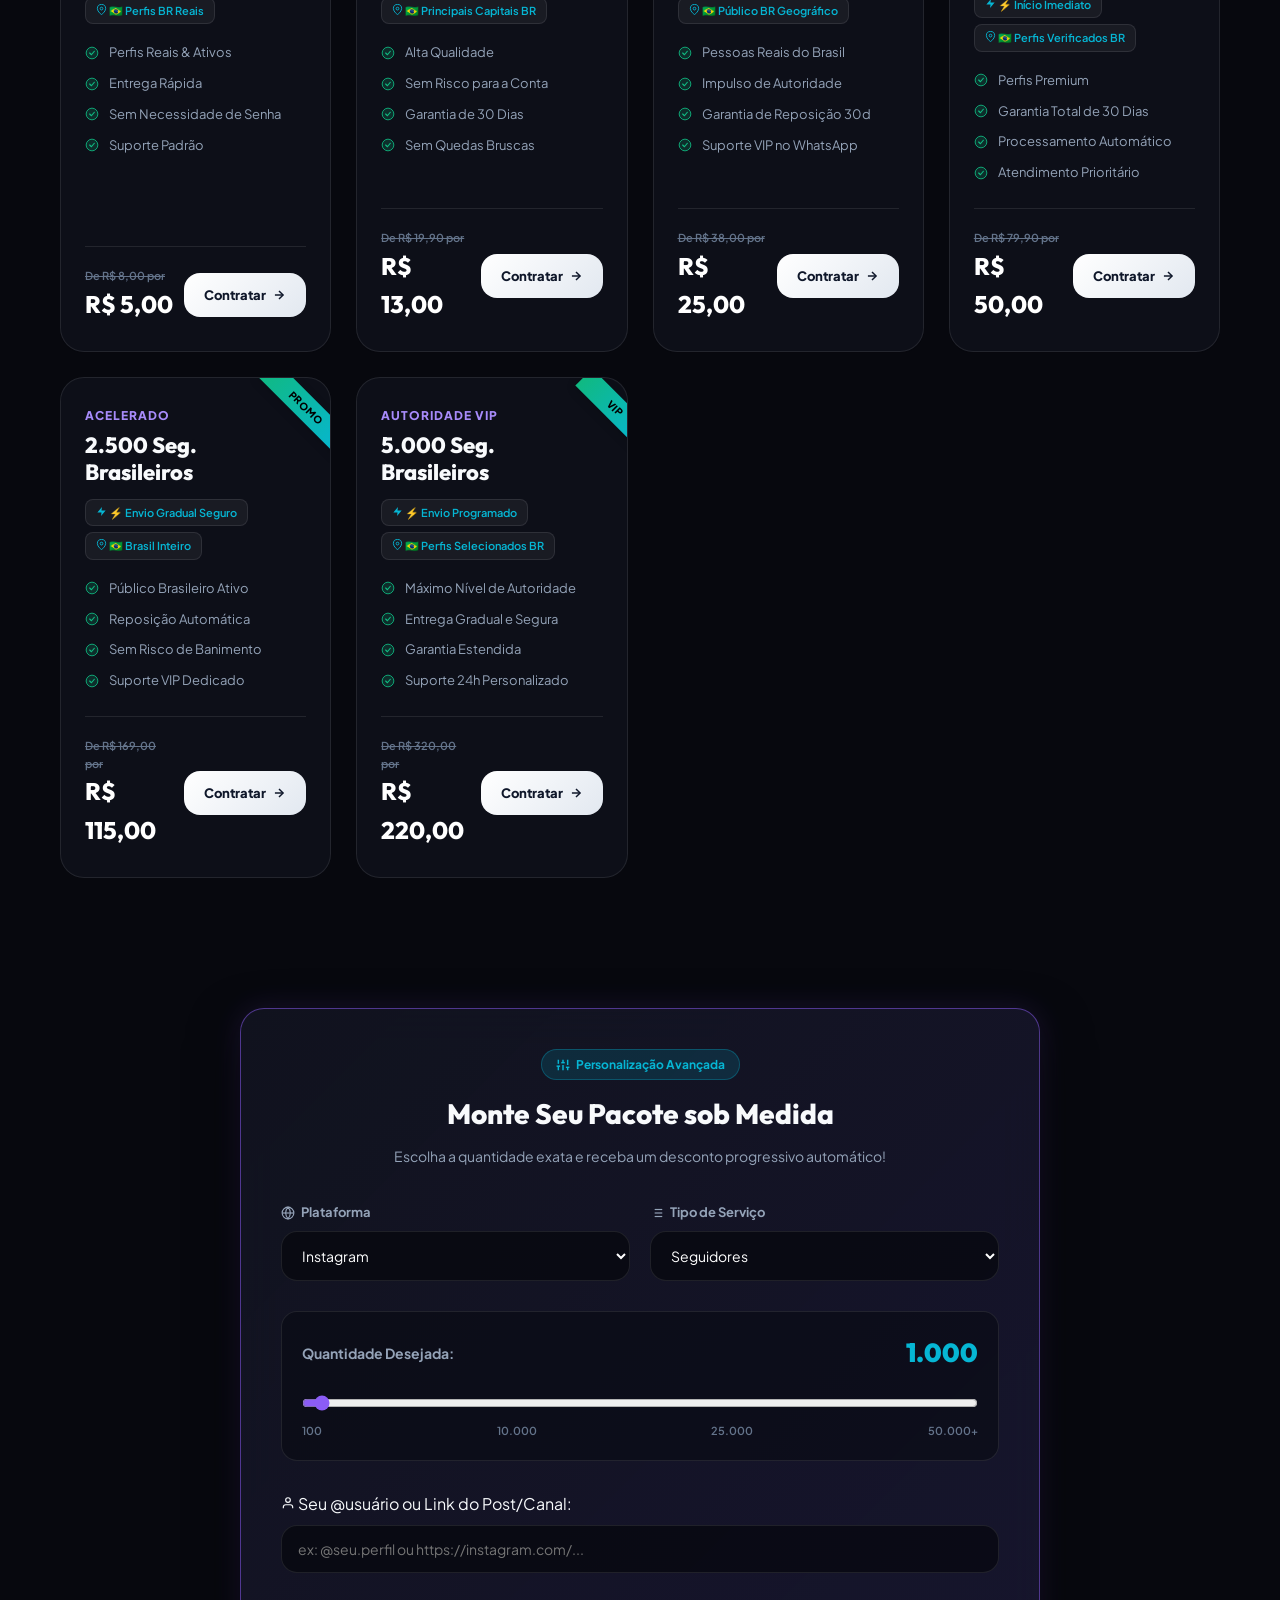
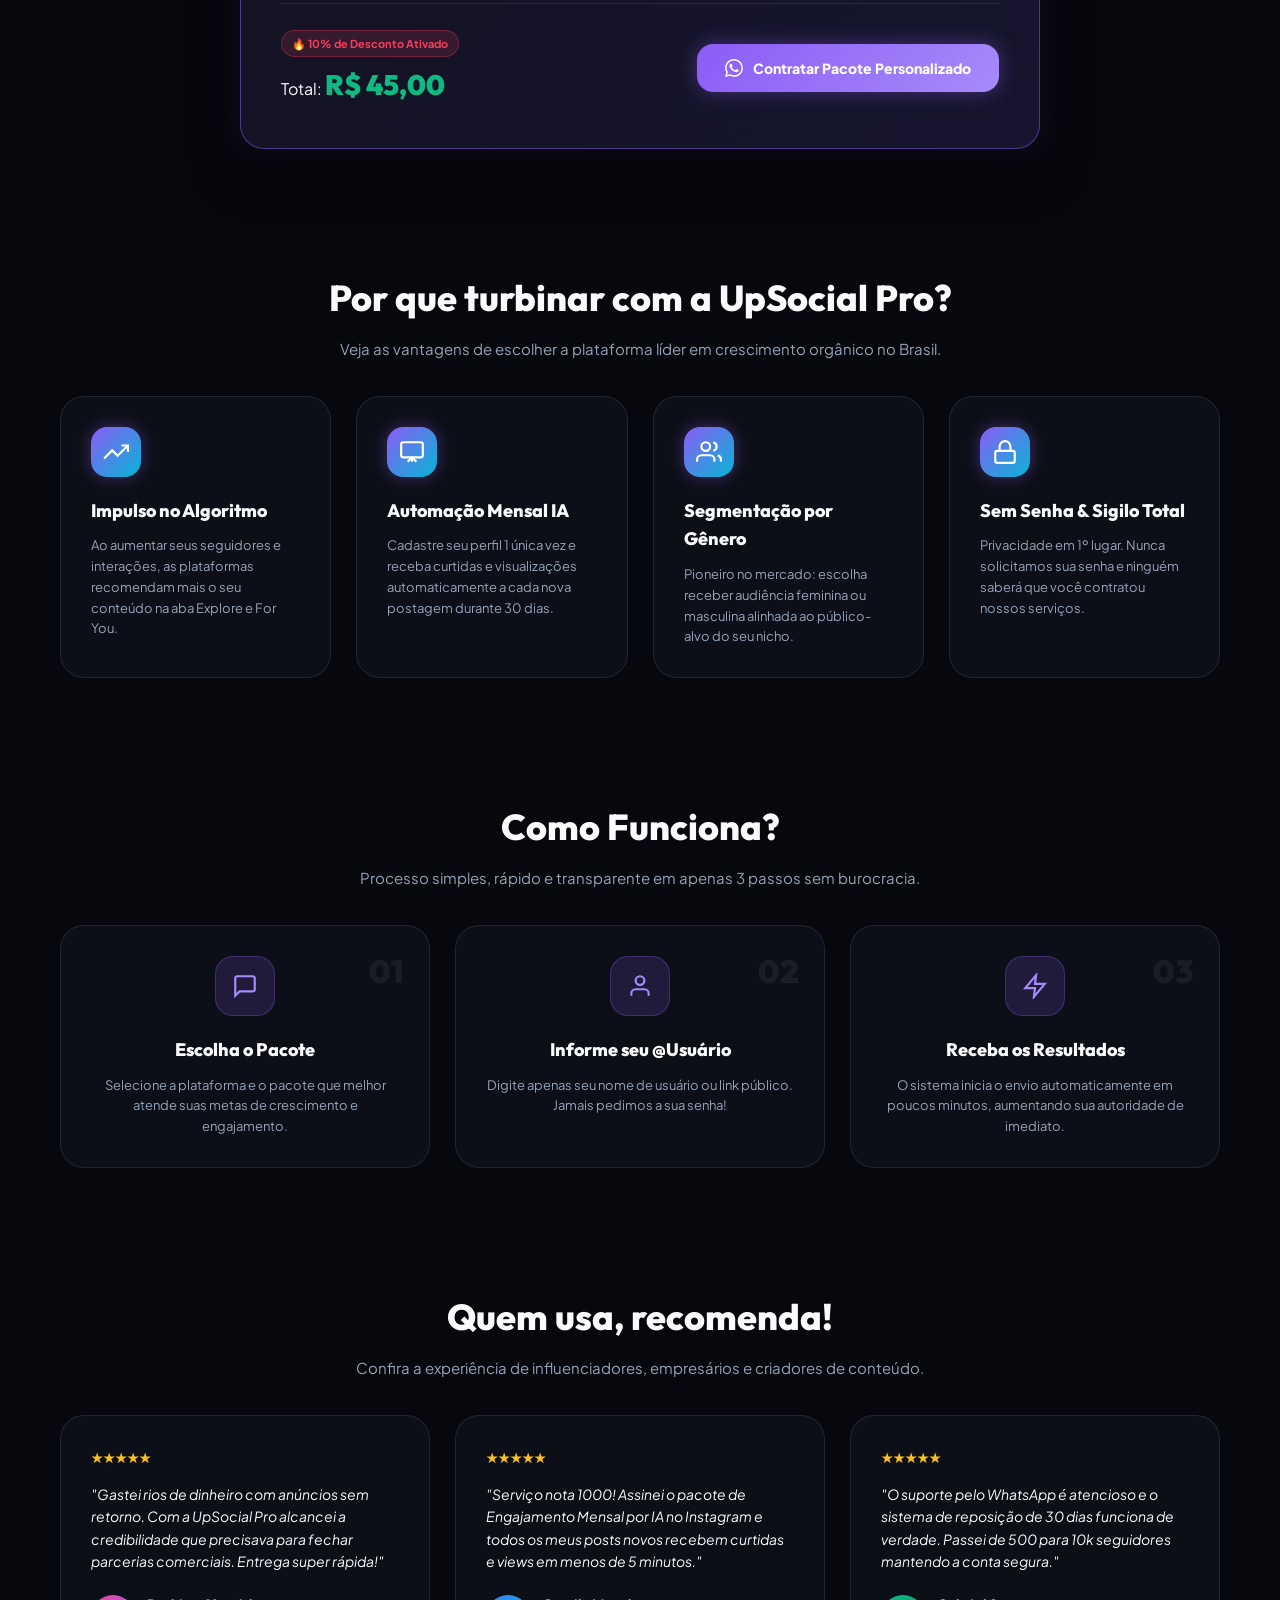
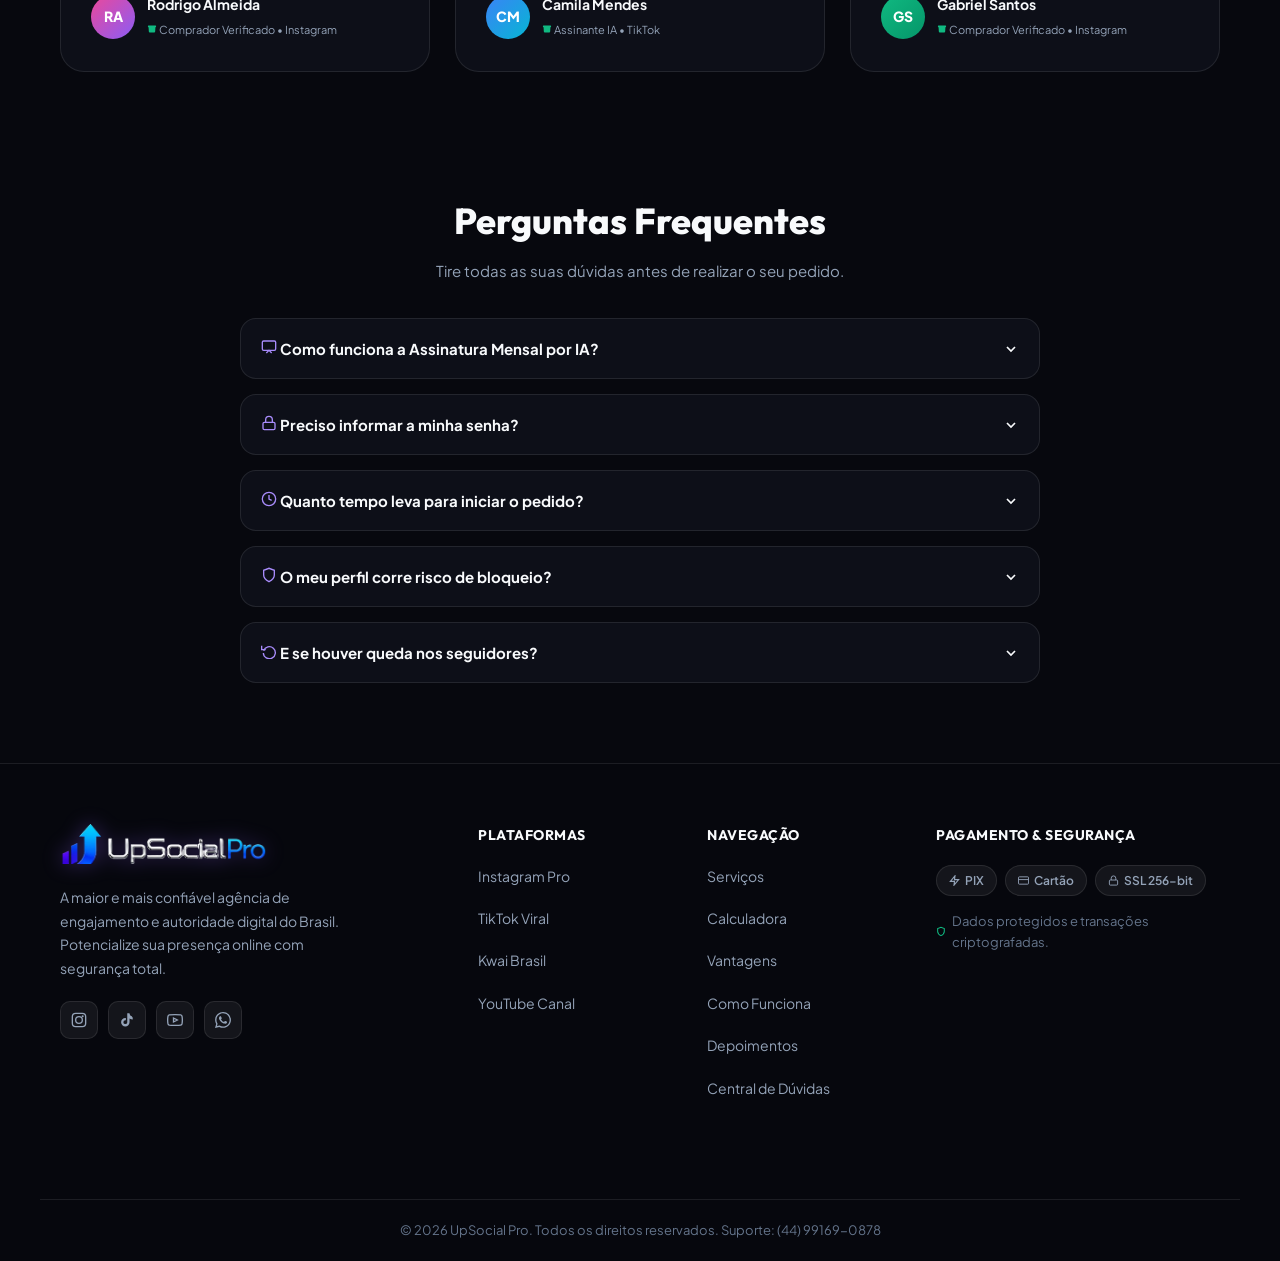
==== commit dac10ba1: "feat: adicionar favicon SVG e webp para a aba do navegador" ====
--- a/index.html
+++ b/index.html
@@ -11,6 +11,11 @@
     <meta property="og:type" content="website">
     <meta name="google-site-verification" content="googlef24ea287652856d3" />
     <title>UpSocial Pro | Autoridade Máxima nas Redes Sociais</title>
+    
+    <!-- Favicon & Touch Icons -->
+    <link rel="icon" type="image/svg+xml" href="favicon.svg">
+    <link rel="icon" type="image/webp" href="inicio01.webp">
+    <link rel="apple-touch-icon" href="inicio01.webp">
     
     <!-- Google Fonts -->
     <link rel="preconnect" href="https://fonts.googleapis.com">
--- a/style.css
+++ b/style.css
@@ -752,22 +752,25 @@
 /* Platform Bar */
 .platform-bar-wrapper {
     position: sticky;
-    top: 75px;
+    top: 85px;
     z-index: 900;
-    background: rgba(7, 8, 14, 0.9);
-    backdrop-filter: blur(15px);
-    padding: 15px 0;
-    margin-bottom: 25px;
-    border-top: 1px solid var(--glass-border);
-    border-bottom: 1px solid var(--glass-border);
+    background: linear-gradient(135deg, rgba(16, 18, 30, 0.88), rgba(9, 10, 18, 0.94));
+    backdrop-filter: blur(20px);
+    -webkit-backdrop-filter: blur(20px);
+    padding: 18px 24px;
+    margin: 0 auto 30px auto;
+    border: 1px solid rgba(255, 255, 255, 0.08);
+    border-radius: 24px;
+    box-shadow: 0 12px 35px rgba(0, 0, 0, 0.45), inset 0 1px 1px rgba(255, 255, 255, 0.08);
 }
 
 .nav-platforms {
     display: flex;
     justify-content: flex-start;
-    gap: 10px;
+    align-items: center;
+    gap: 12px;
     overflow-x: auto;
-    padding-bottom: 5px;
+    padding: 4px 2px;
     scroll-snap-type: x mandatory;
     scrollbar-width: none;
     -webkit-overflow-scrolling: touch;
@@ -1051,6 +1054,13 @@
     font-size: 12px;
 }
 
+.card-features li .feat-icon,
+.feat-icon {
+    flex-shrink: 0;
+    display: inline-block;
+    vertical-align: middle;
+}
+
 .price-box {
     border-top: 1px solid var(--glass-border);
     padding-top: 20px;
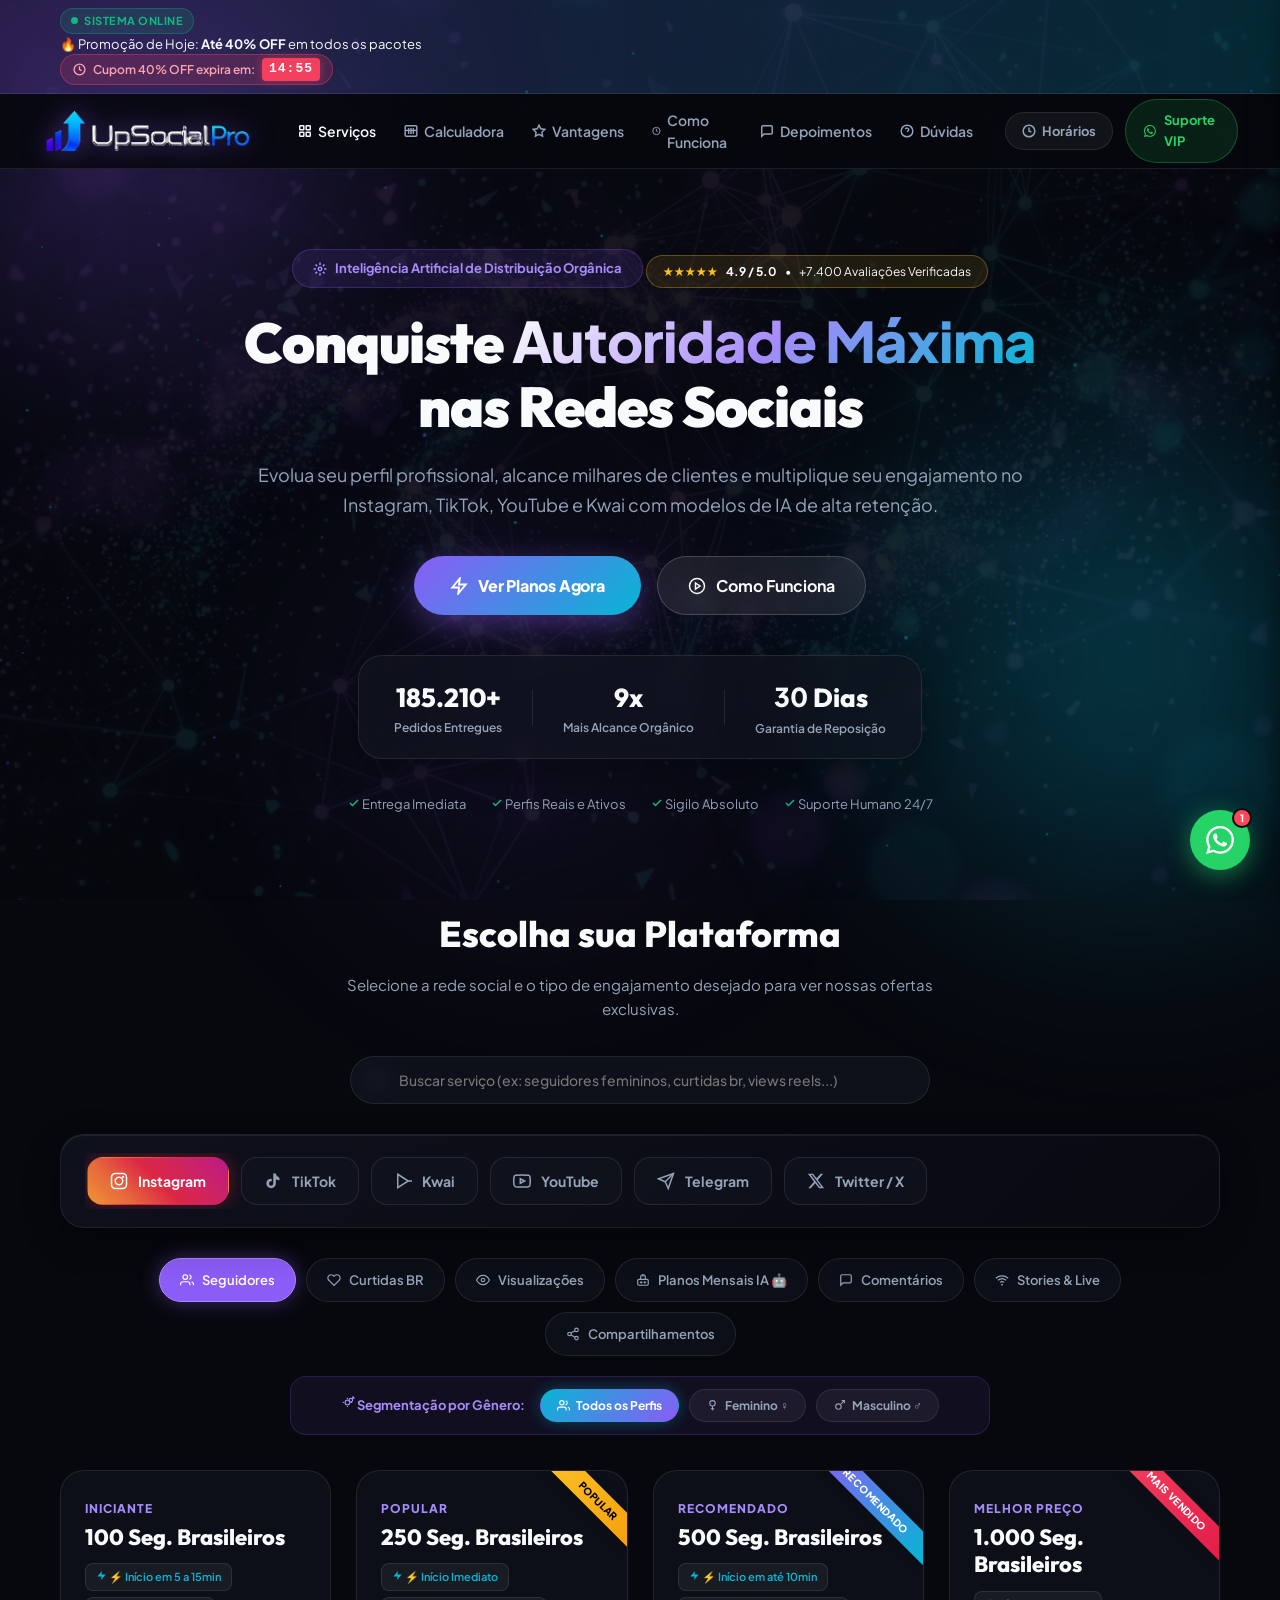
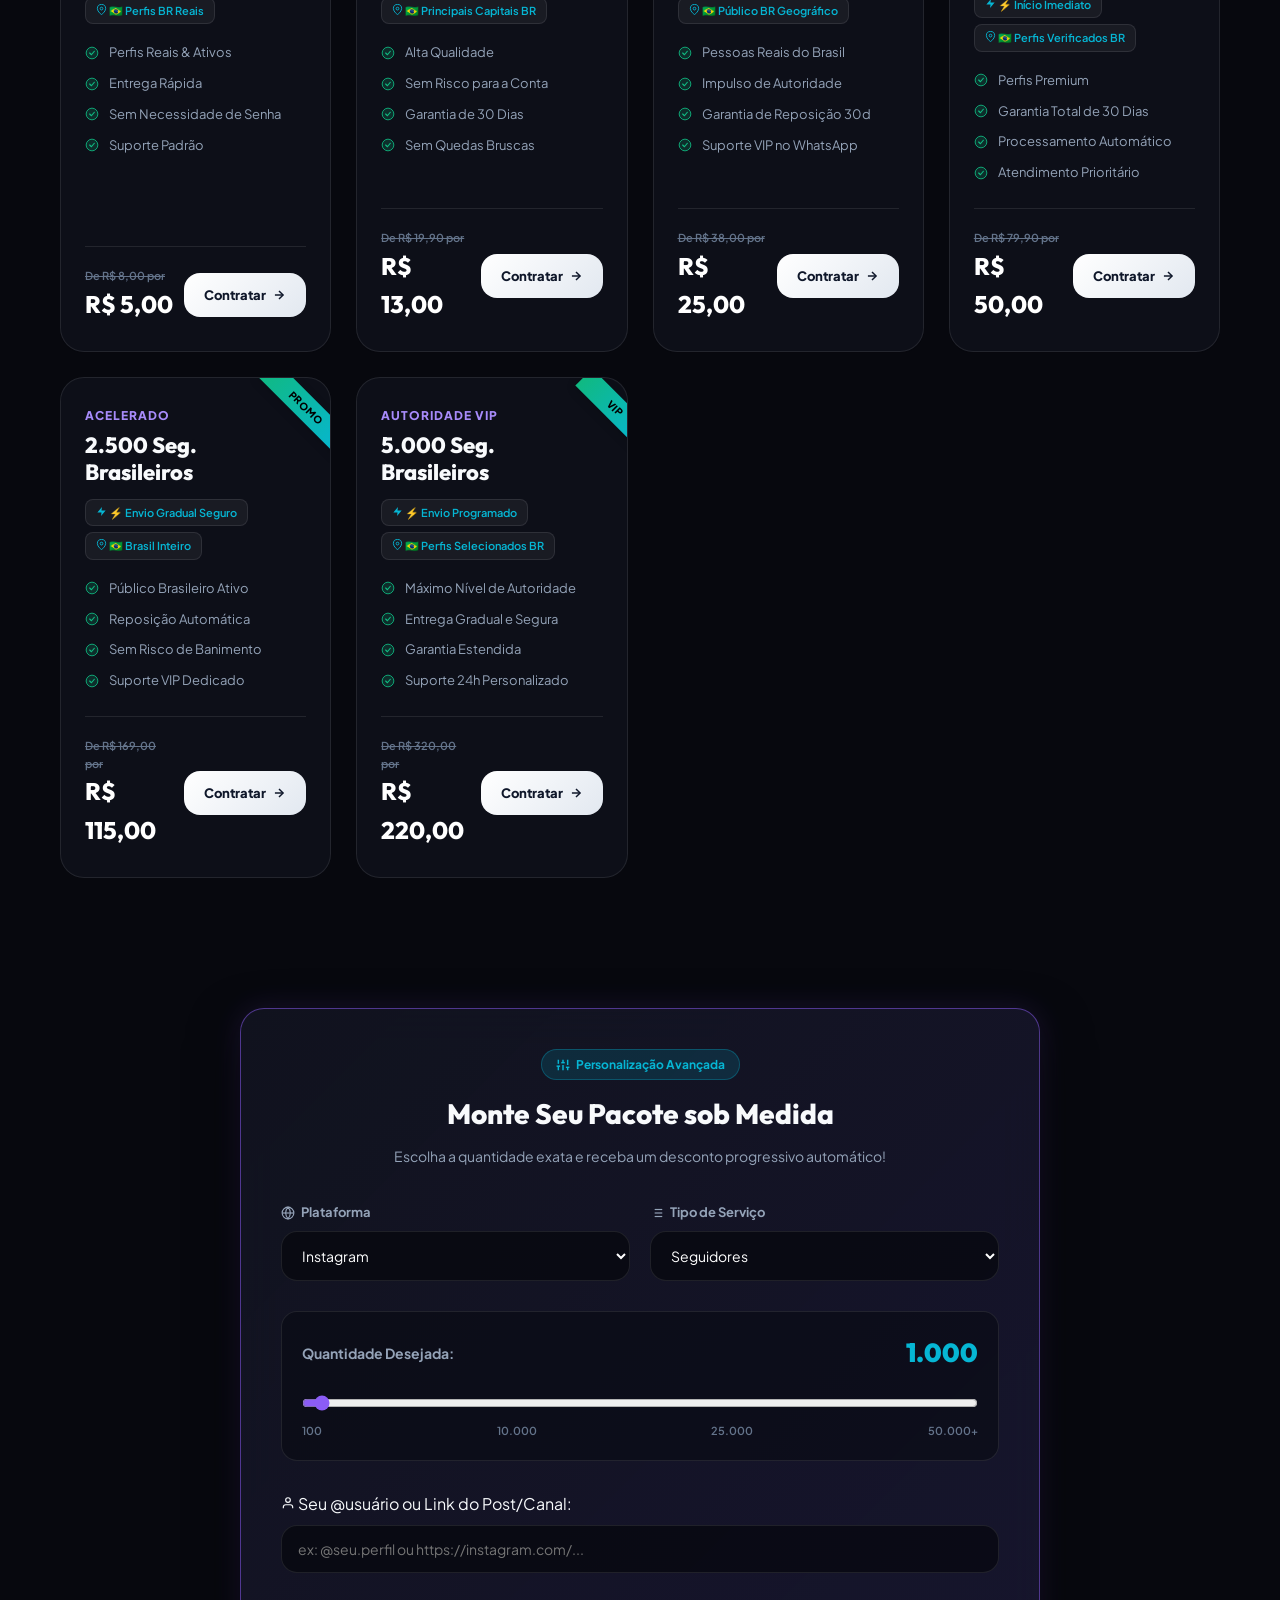
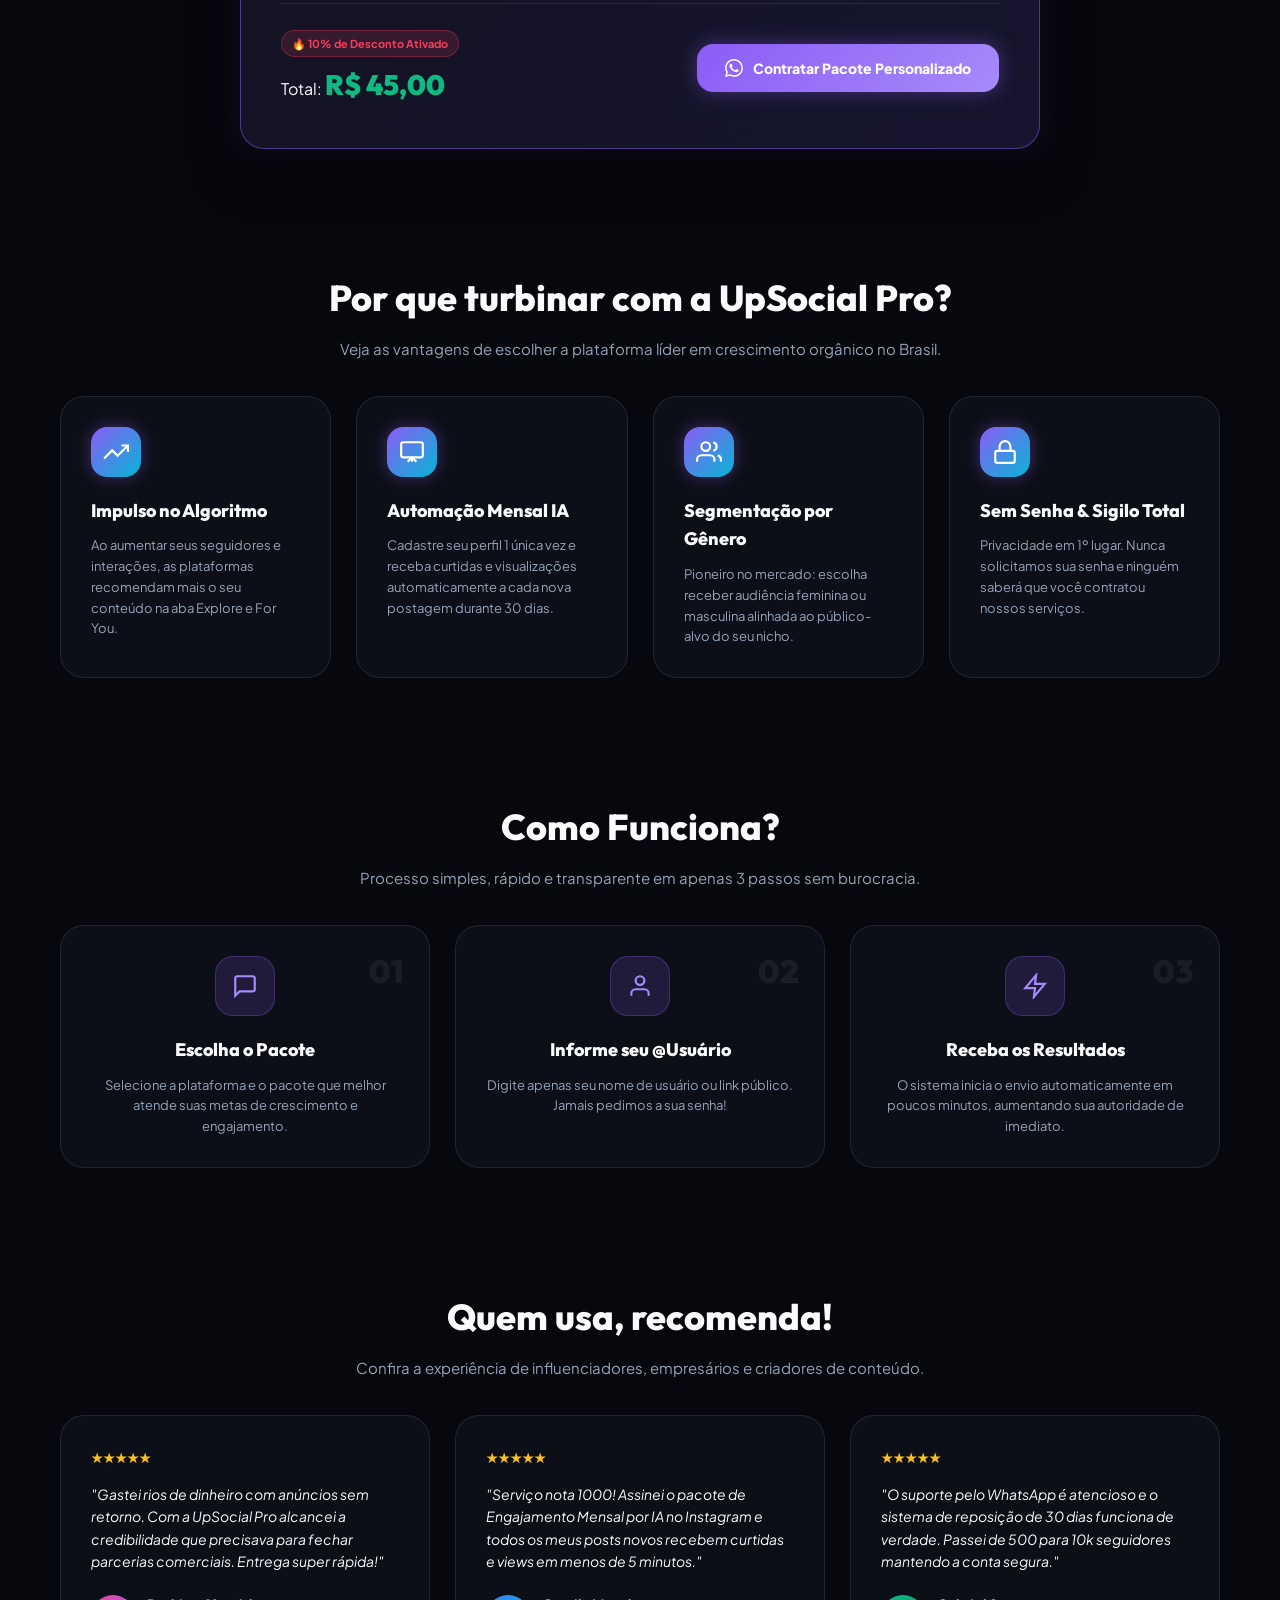
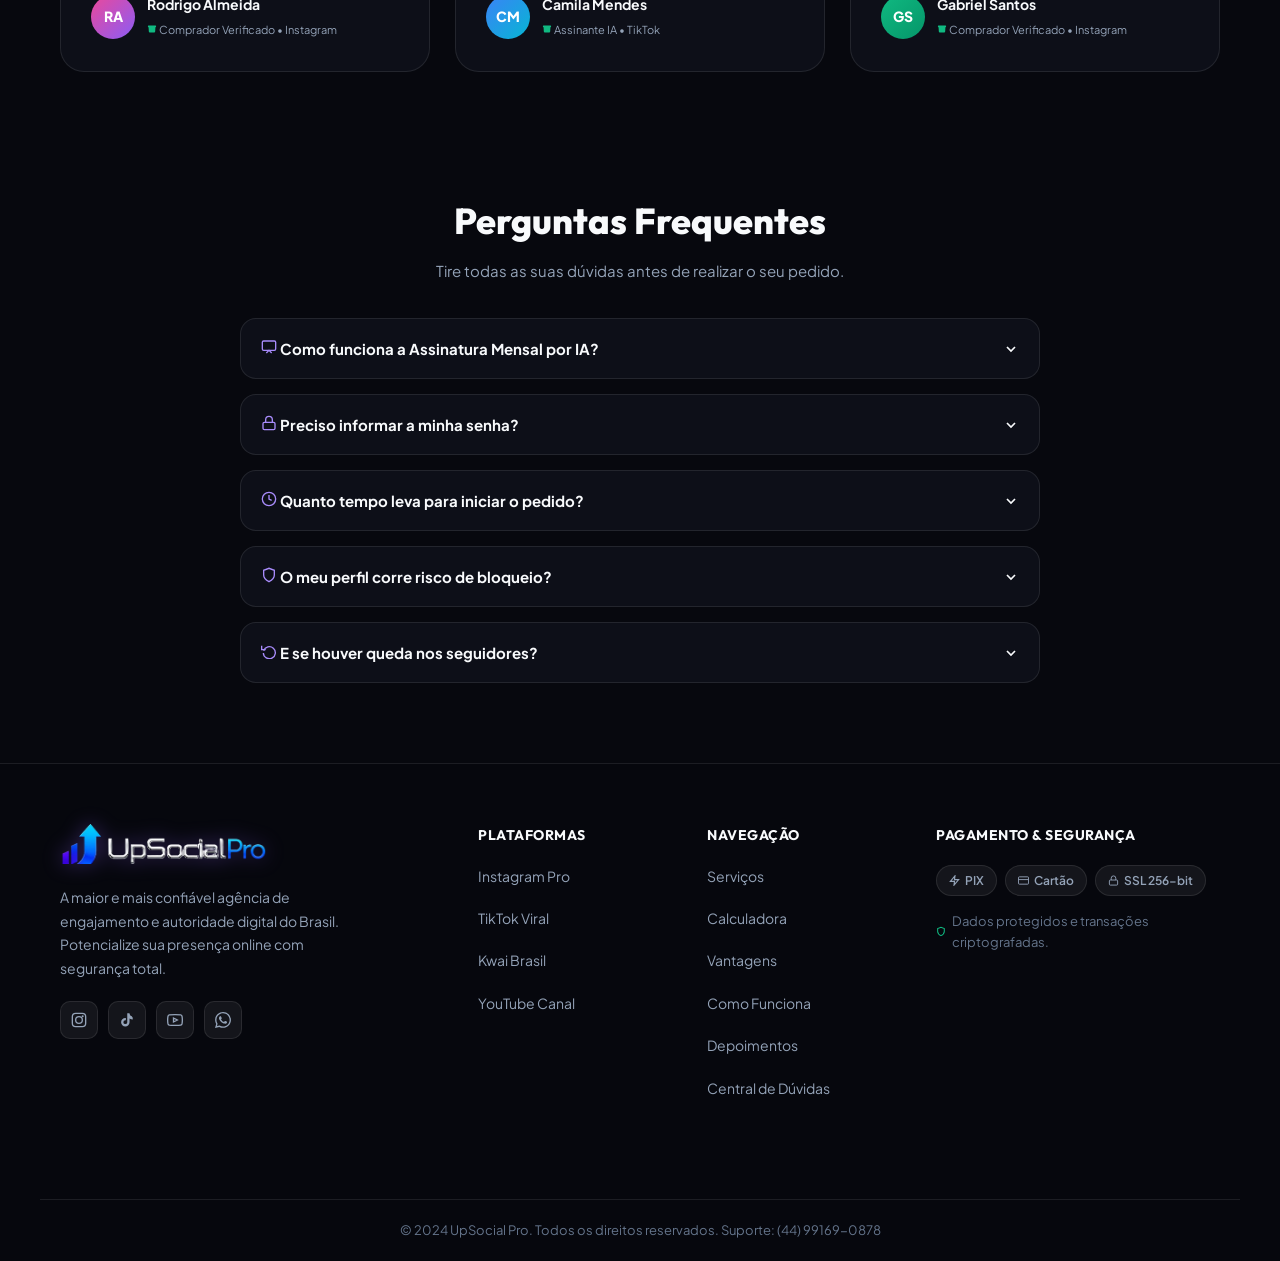
==== commit 2fb347b4: "fix: atualizar ano do rodape para 2024 e aplicar cache busters" ====
--- a/index.html
+++ b/index.html
@@ -30,7 +30,7 @@
     <link rel="preload" href="hero-bg.webp" as="image">
     
     <!-- Environment Config Loader -->
-    <script src="env-config.js"></script>
+    <script src="env-config.js?v=2.1"></script>
 
     <!-- Microsoft Clarity Analytics Tag (xydca8l037) -->
     <script type="text/javascript">
@@ -42,7 +42,7 @@
     </script>
 
     <!-- Modern CSS Styles -->
-    <link rel="stylesheet" href="style.css">
+    <link rel="stylesheet" href="style.css?v=2.1">
 </head>
 <body>
 
@@ -662,7 +662,7 @@
             </div>
         </div>
         <div class="footer-bottom container">
-            <p>&copy; 2026 UpSocial Pro. Todos os direitos reservados. Suporte: <span id="env-phone-display">(44) 99169-0878</span></p>
+            <p>&copy; 2024 UpSocial Pro. Todos os direitos reservados. Suporte: <span id="env-phone-display">(44) 99169-0878</span></p>
         </div>
     </footer>
 
@@ -733,7 +733,7 @@
         <span class="whatsapp-badge">1</span>
     </a>
 
-    <script src="app.js"></script>
+    <script src="app.js?v=2.1"></script>
 
     <!-- Particle Animation Script -->
     <script>
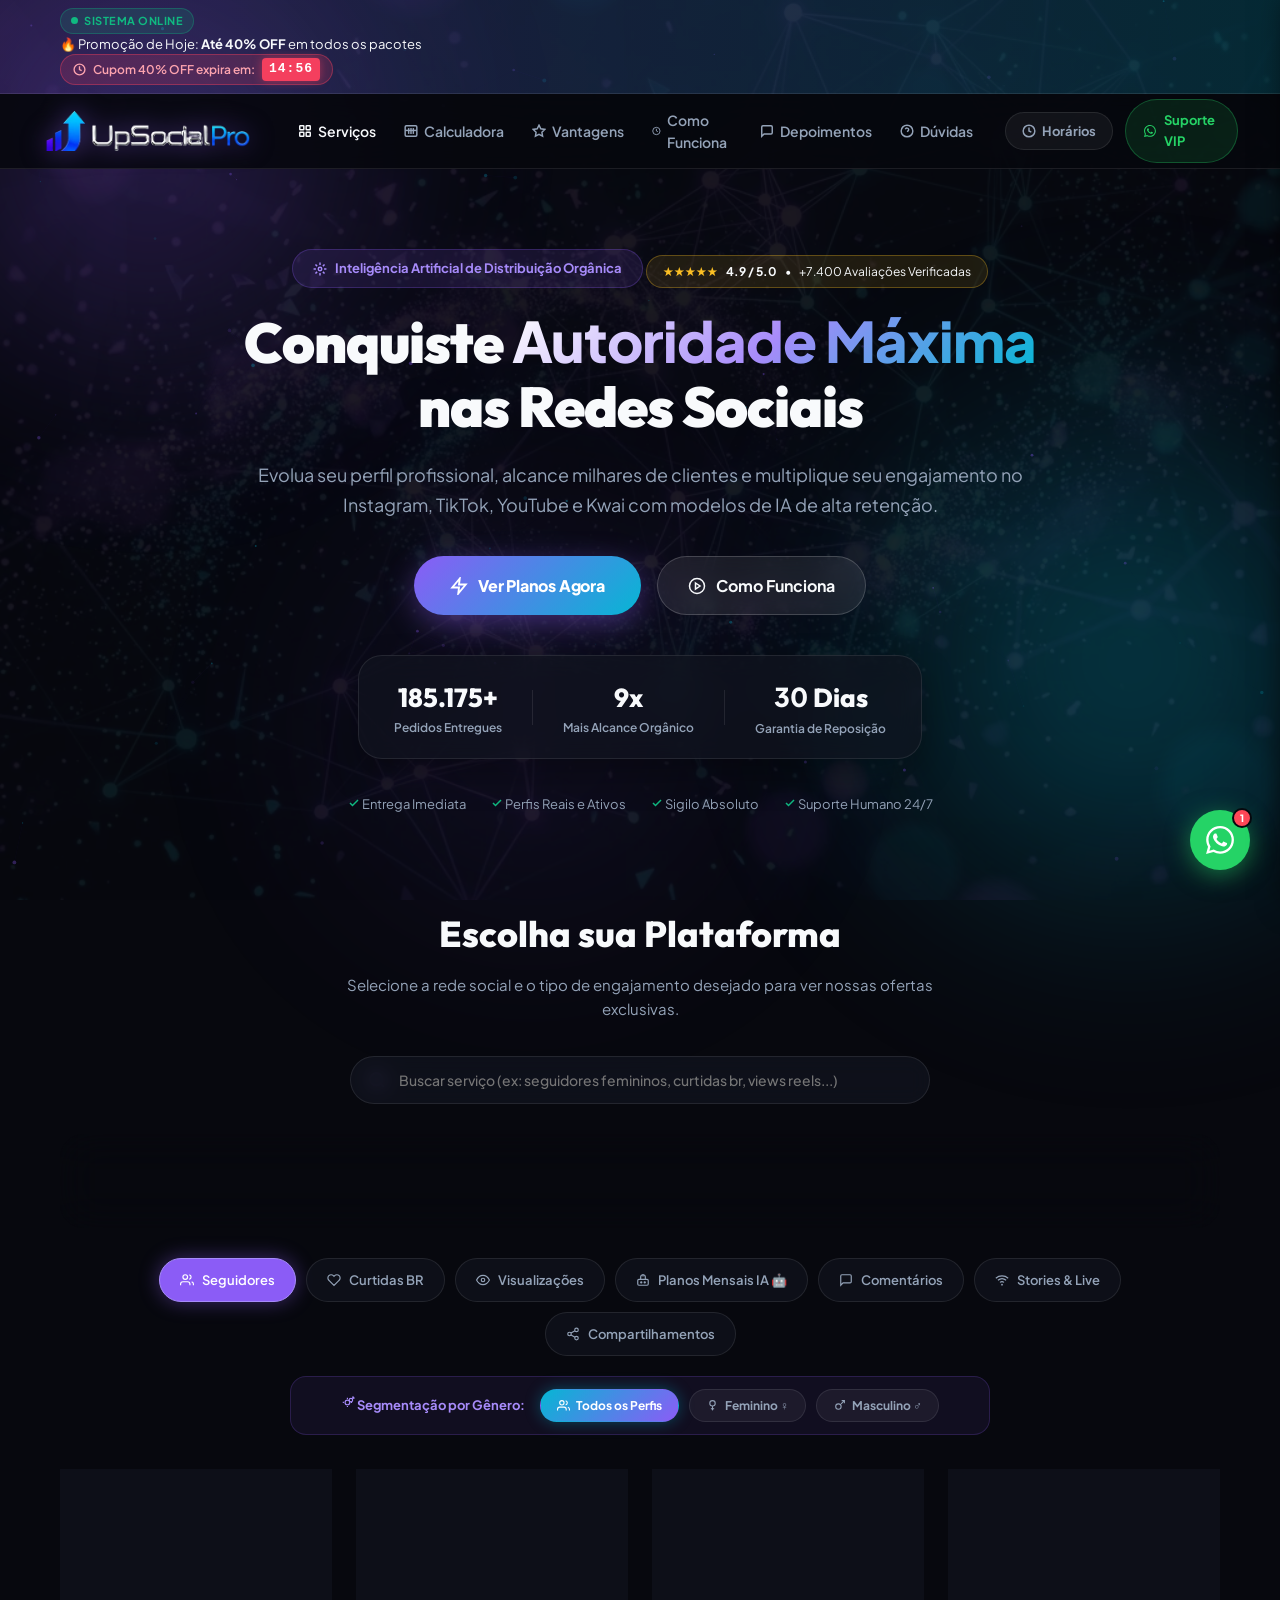
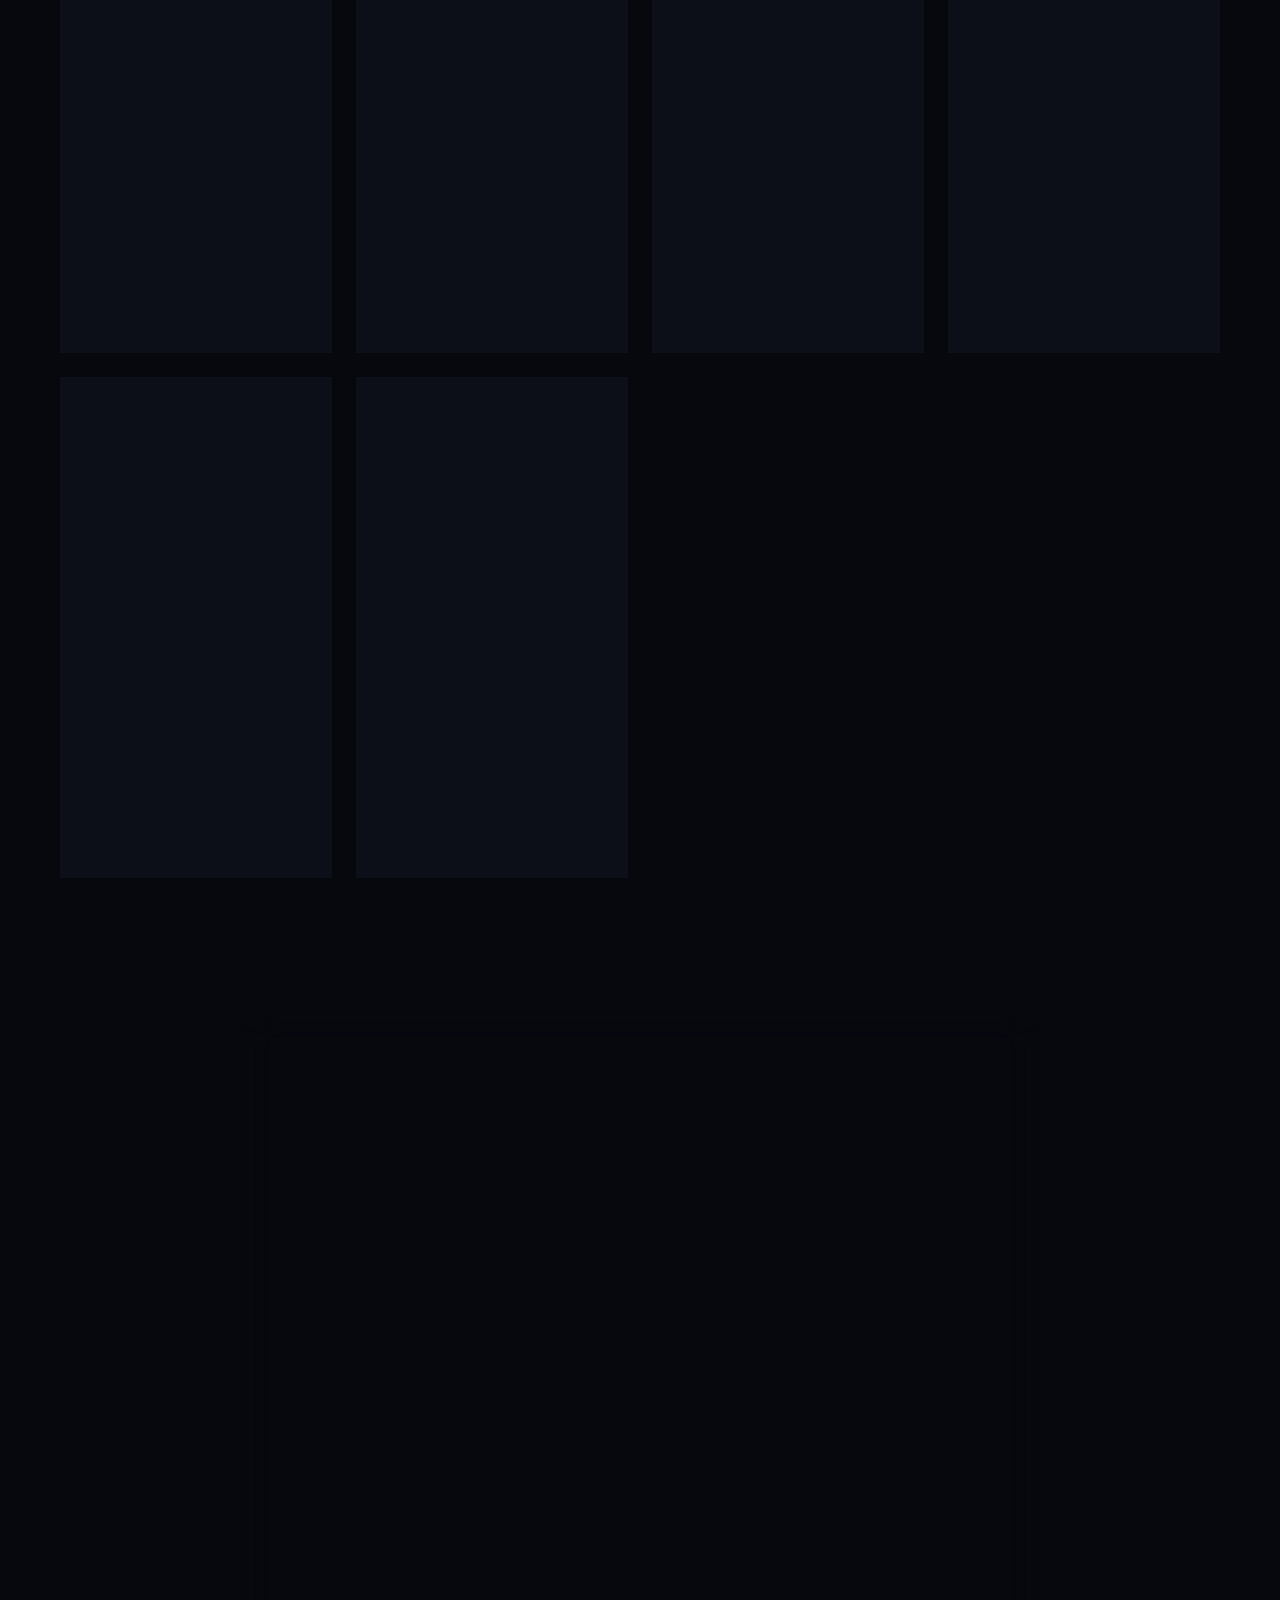
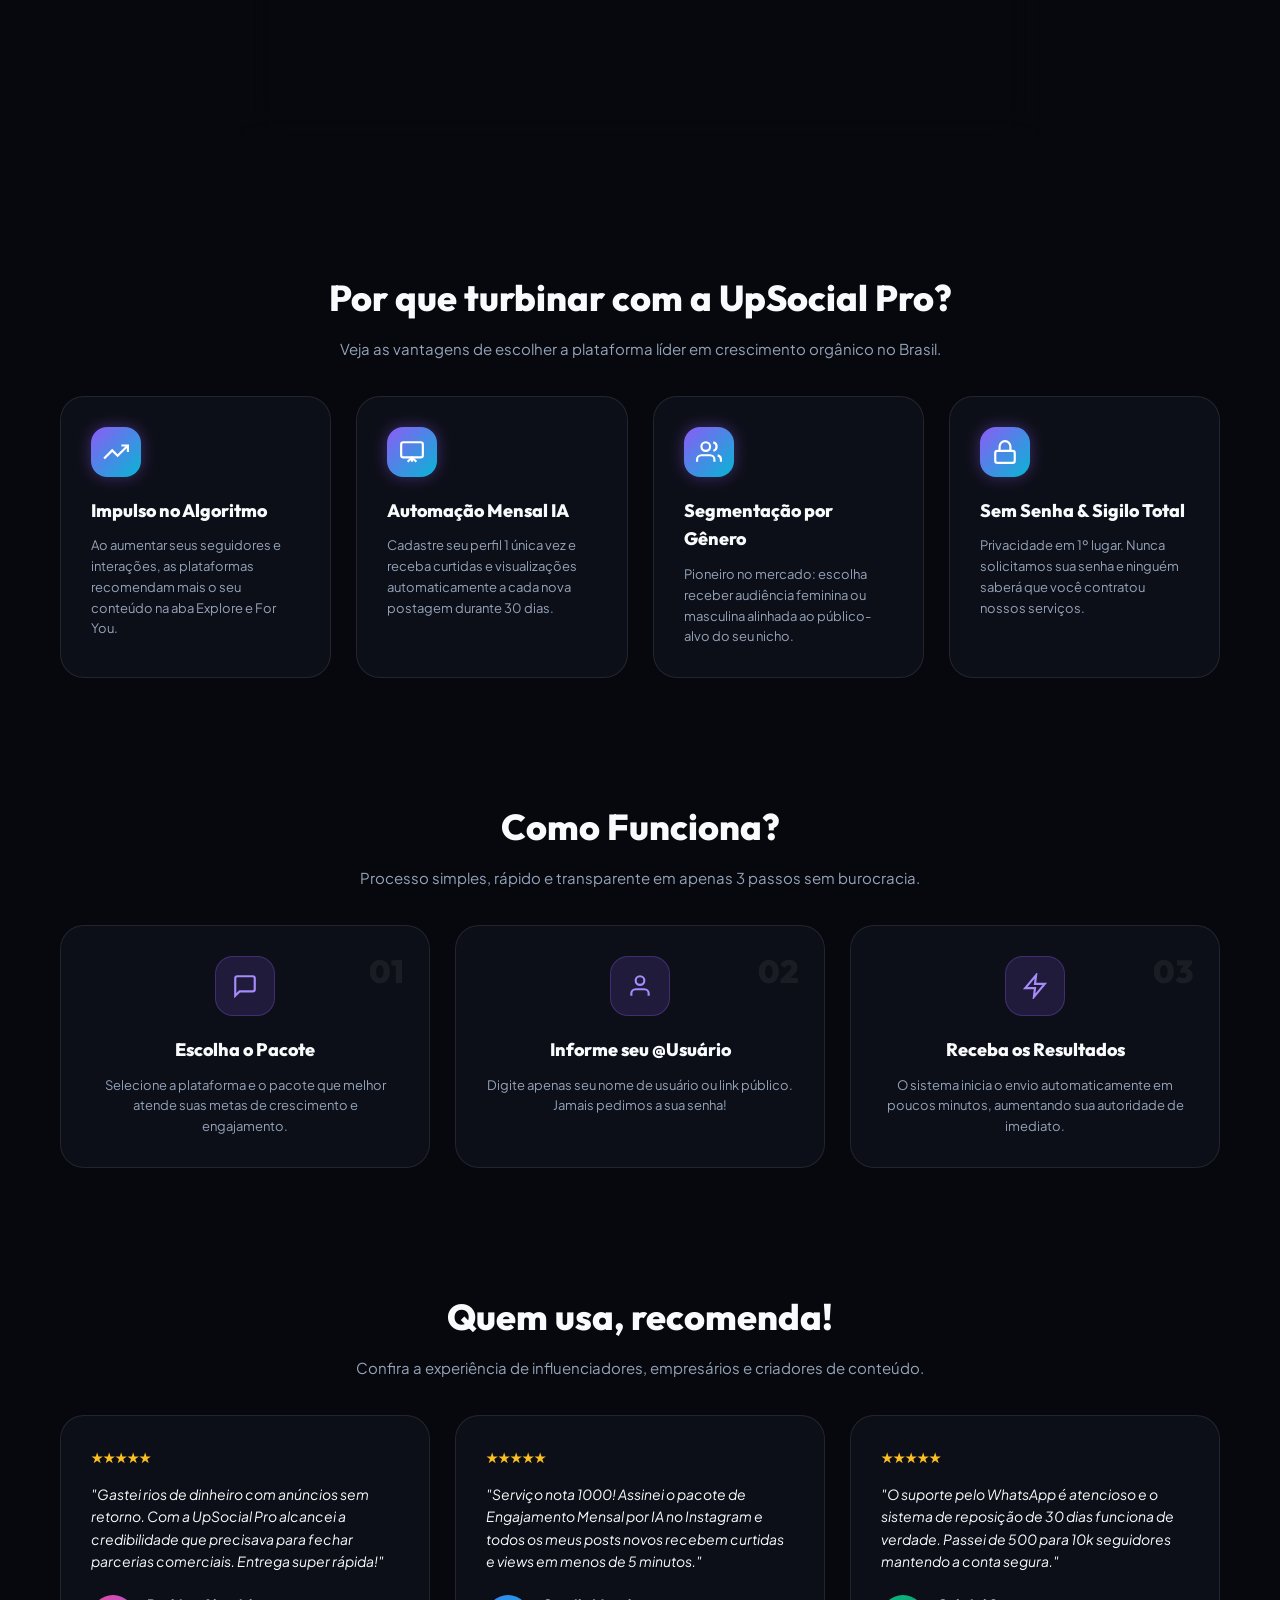
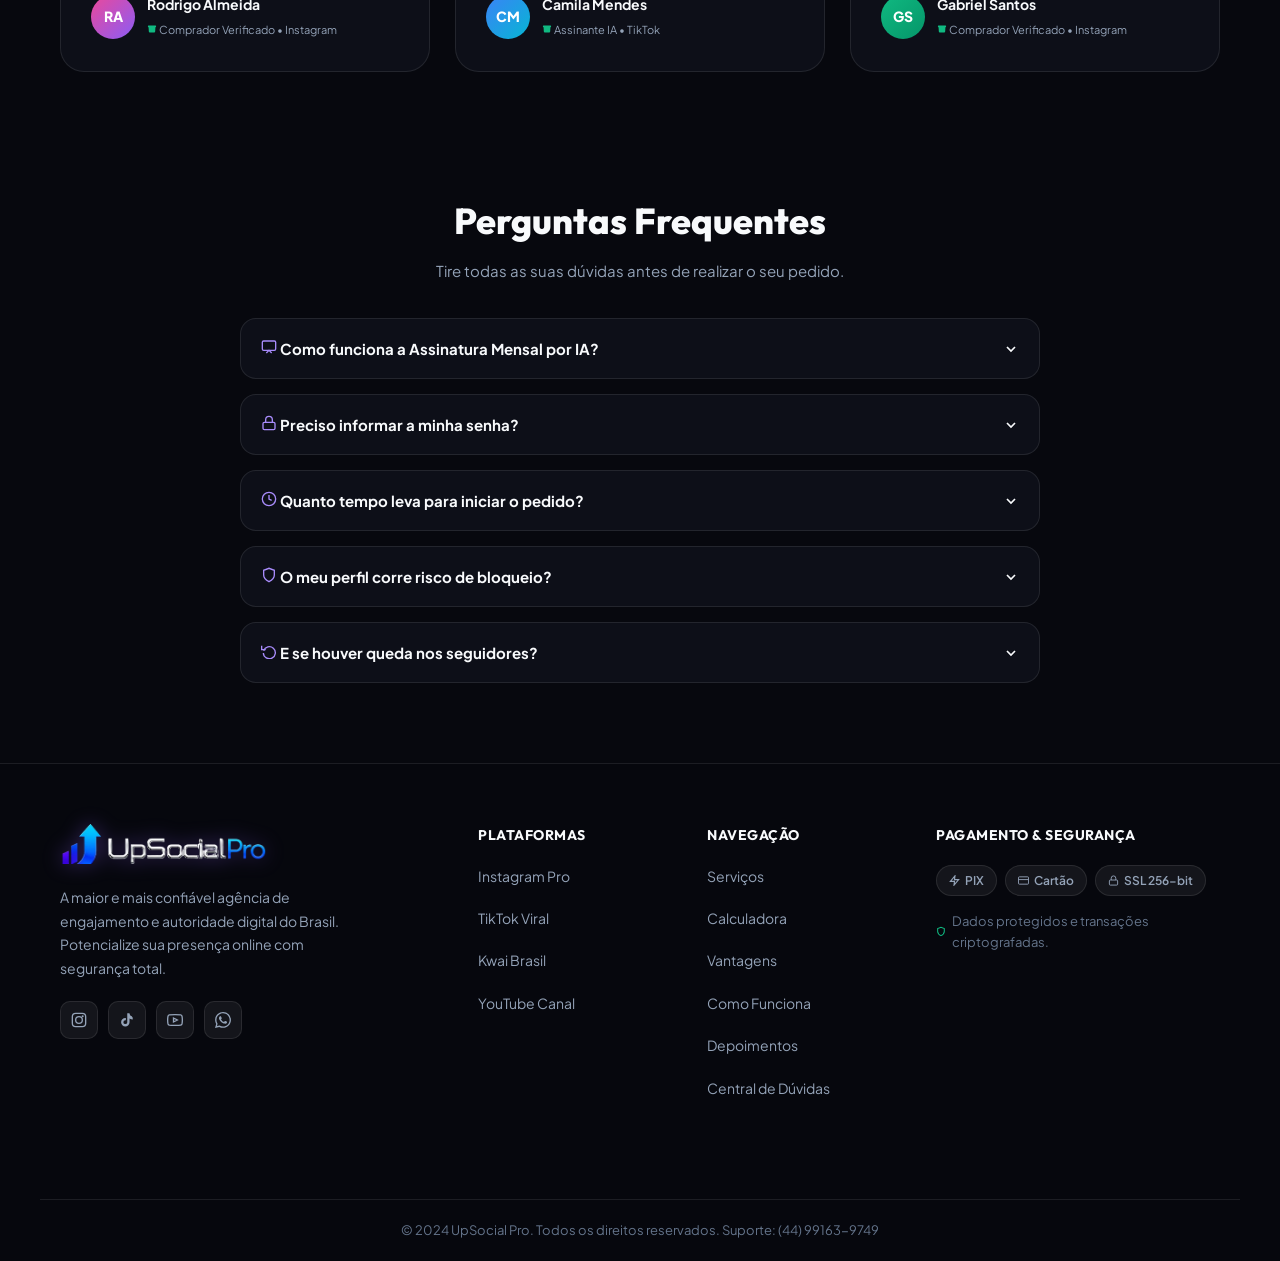
==== commit 9e2c435f: "fix(contact): atualiza numero de whatsapp oficial para +55 44 99163-9749" ====
--- a/index.html
+++ b/index.html
@@ -662,7 +662,7 @@
             </div>
         </div>
         <div class="footer-bottom container">
-            <p>&copy; 2024 UpSocial Pro. Todos os direitos reservados. Suporte: <span id="env-phone-display">(44) 99169-0878</span></p>
+            <p>&copy; 2024 UpSocial Pro. Todos os direitos reservados. Suporte: <span id="env-phone-display">(44) 99163-9749</span></p>
         </div>
     </footer>
 
